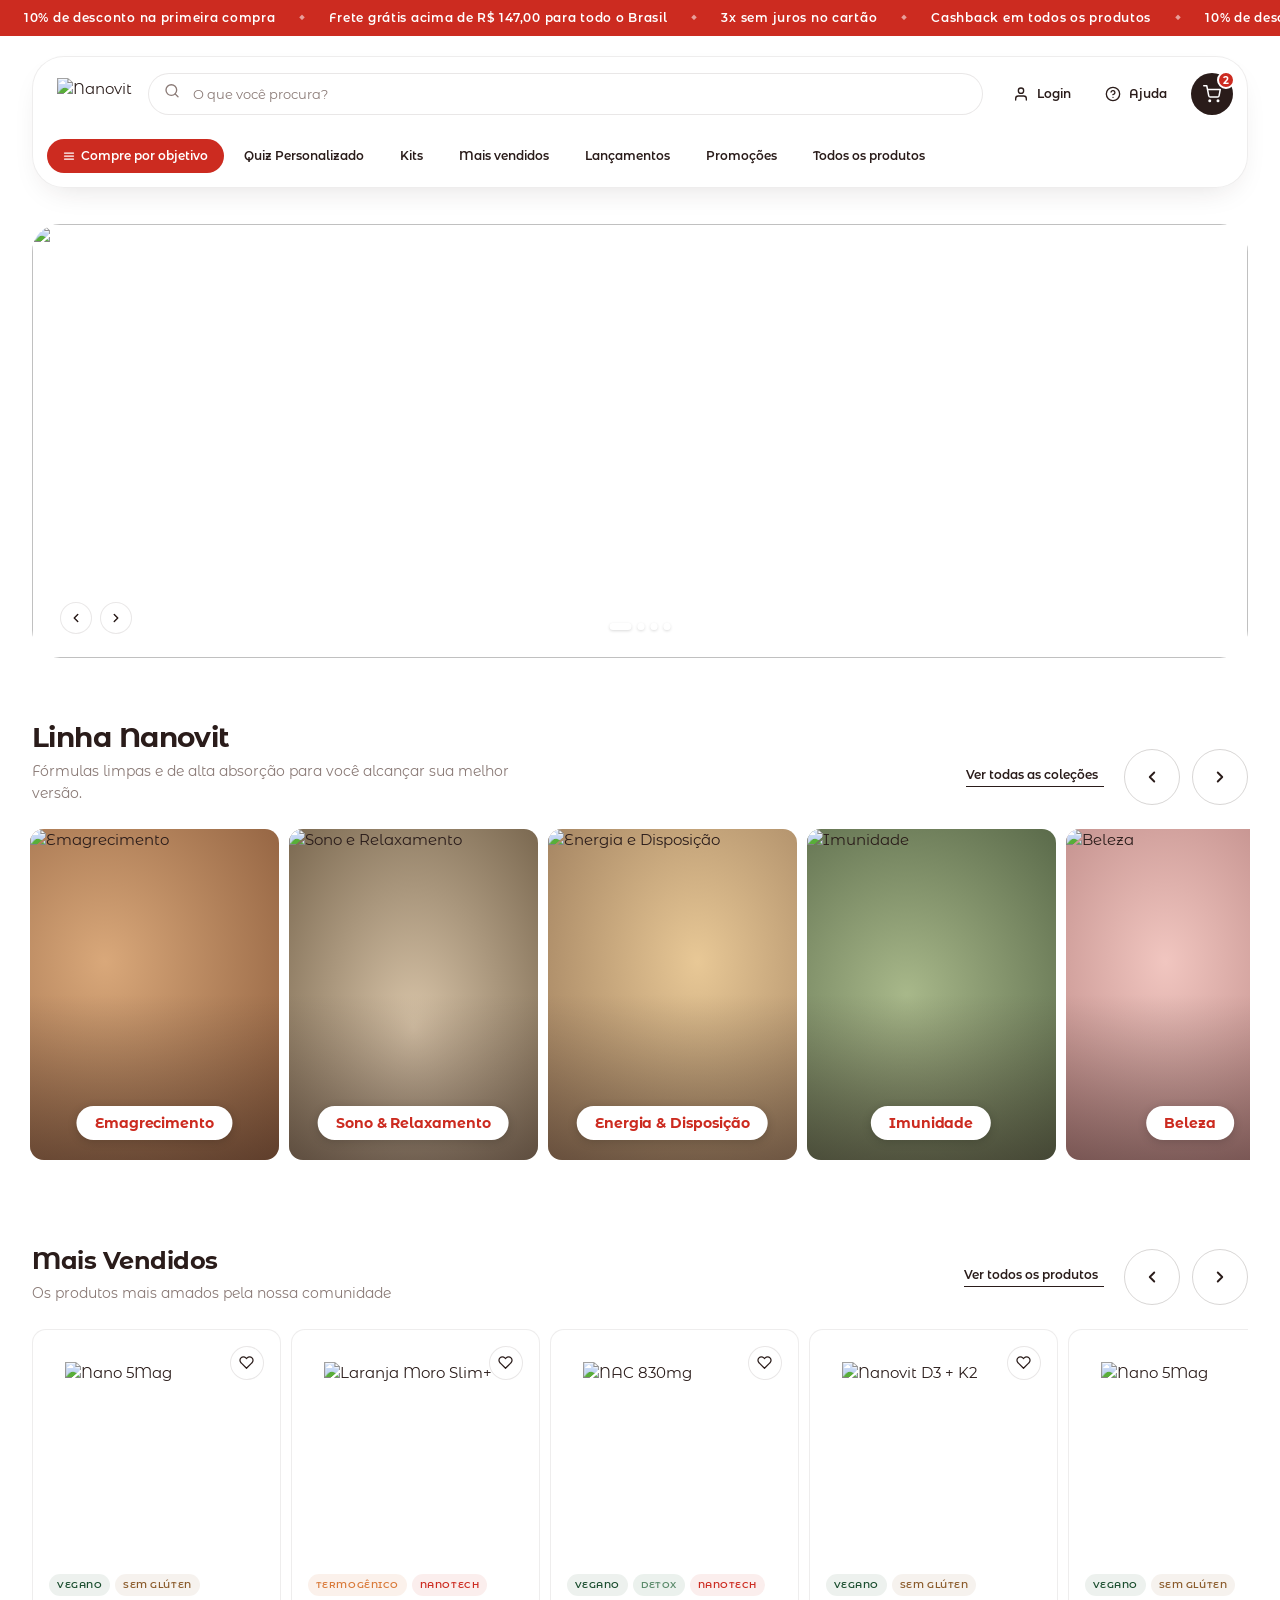
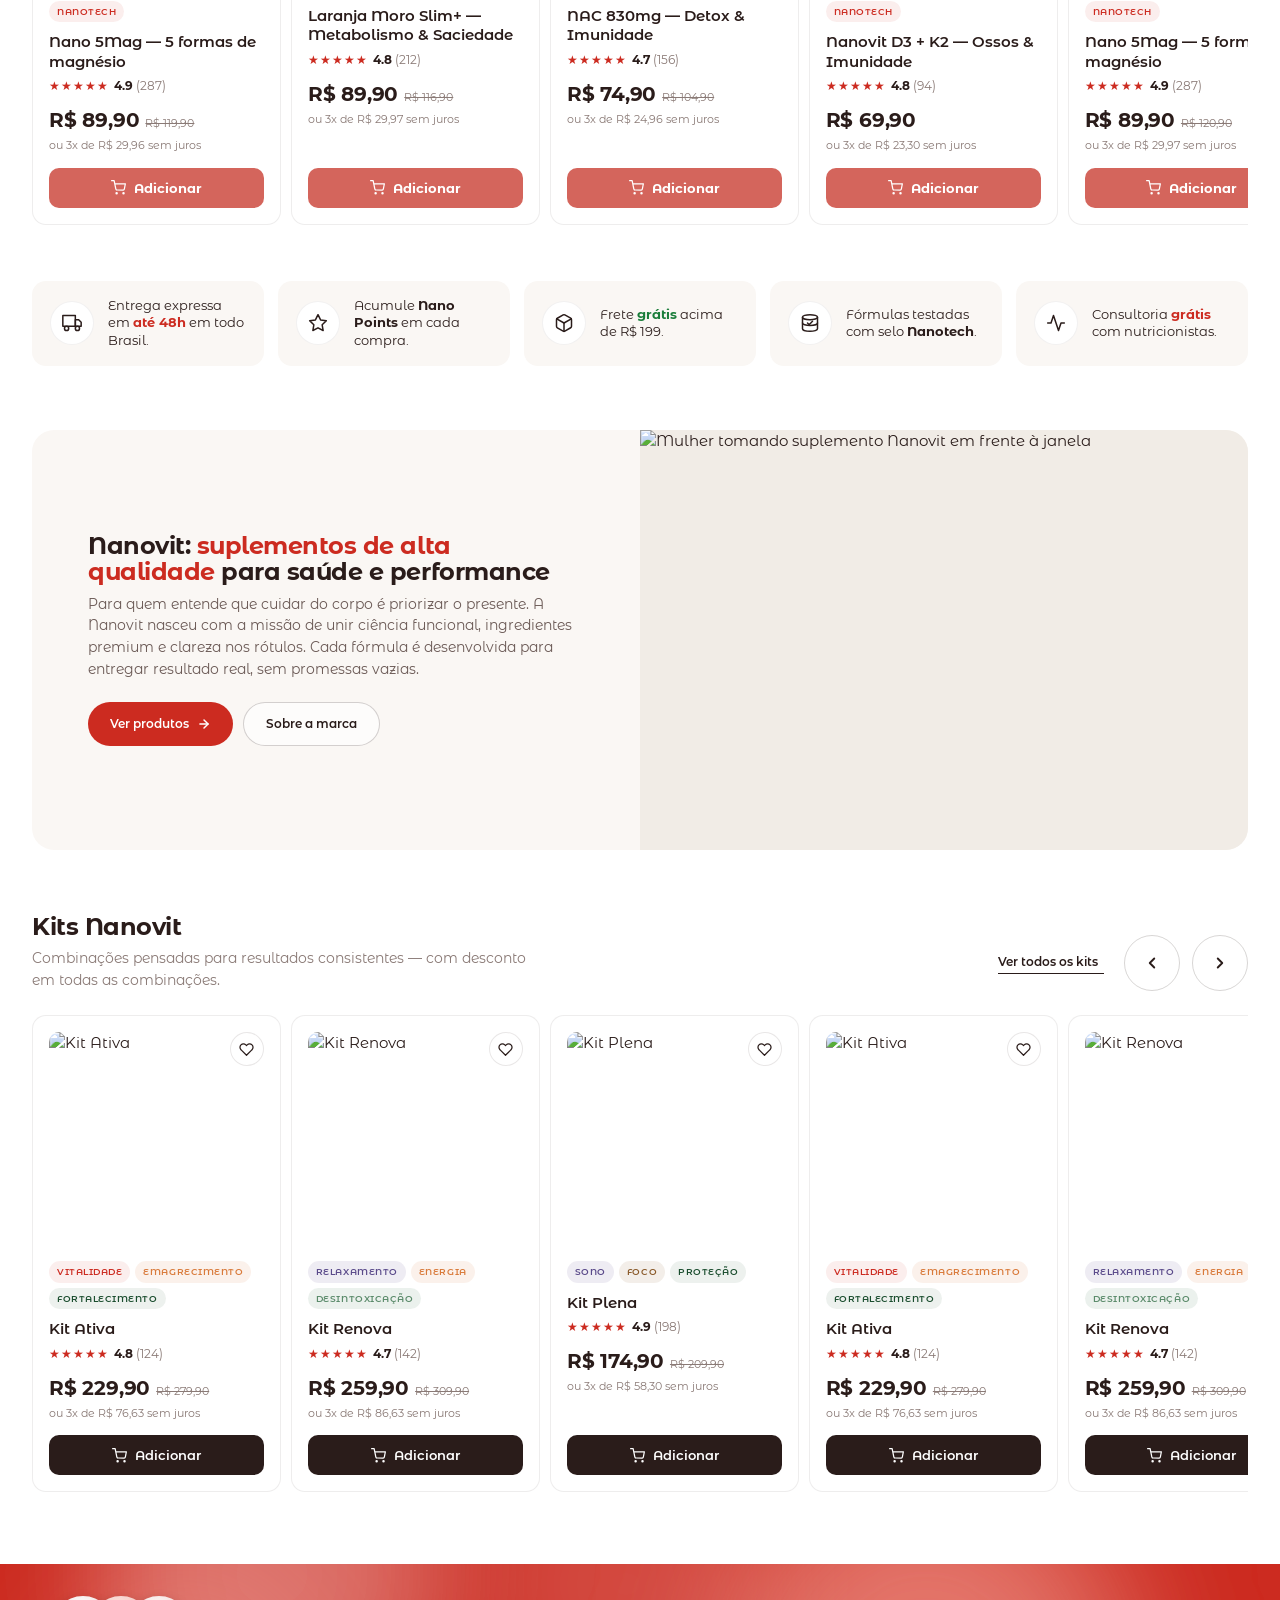
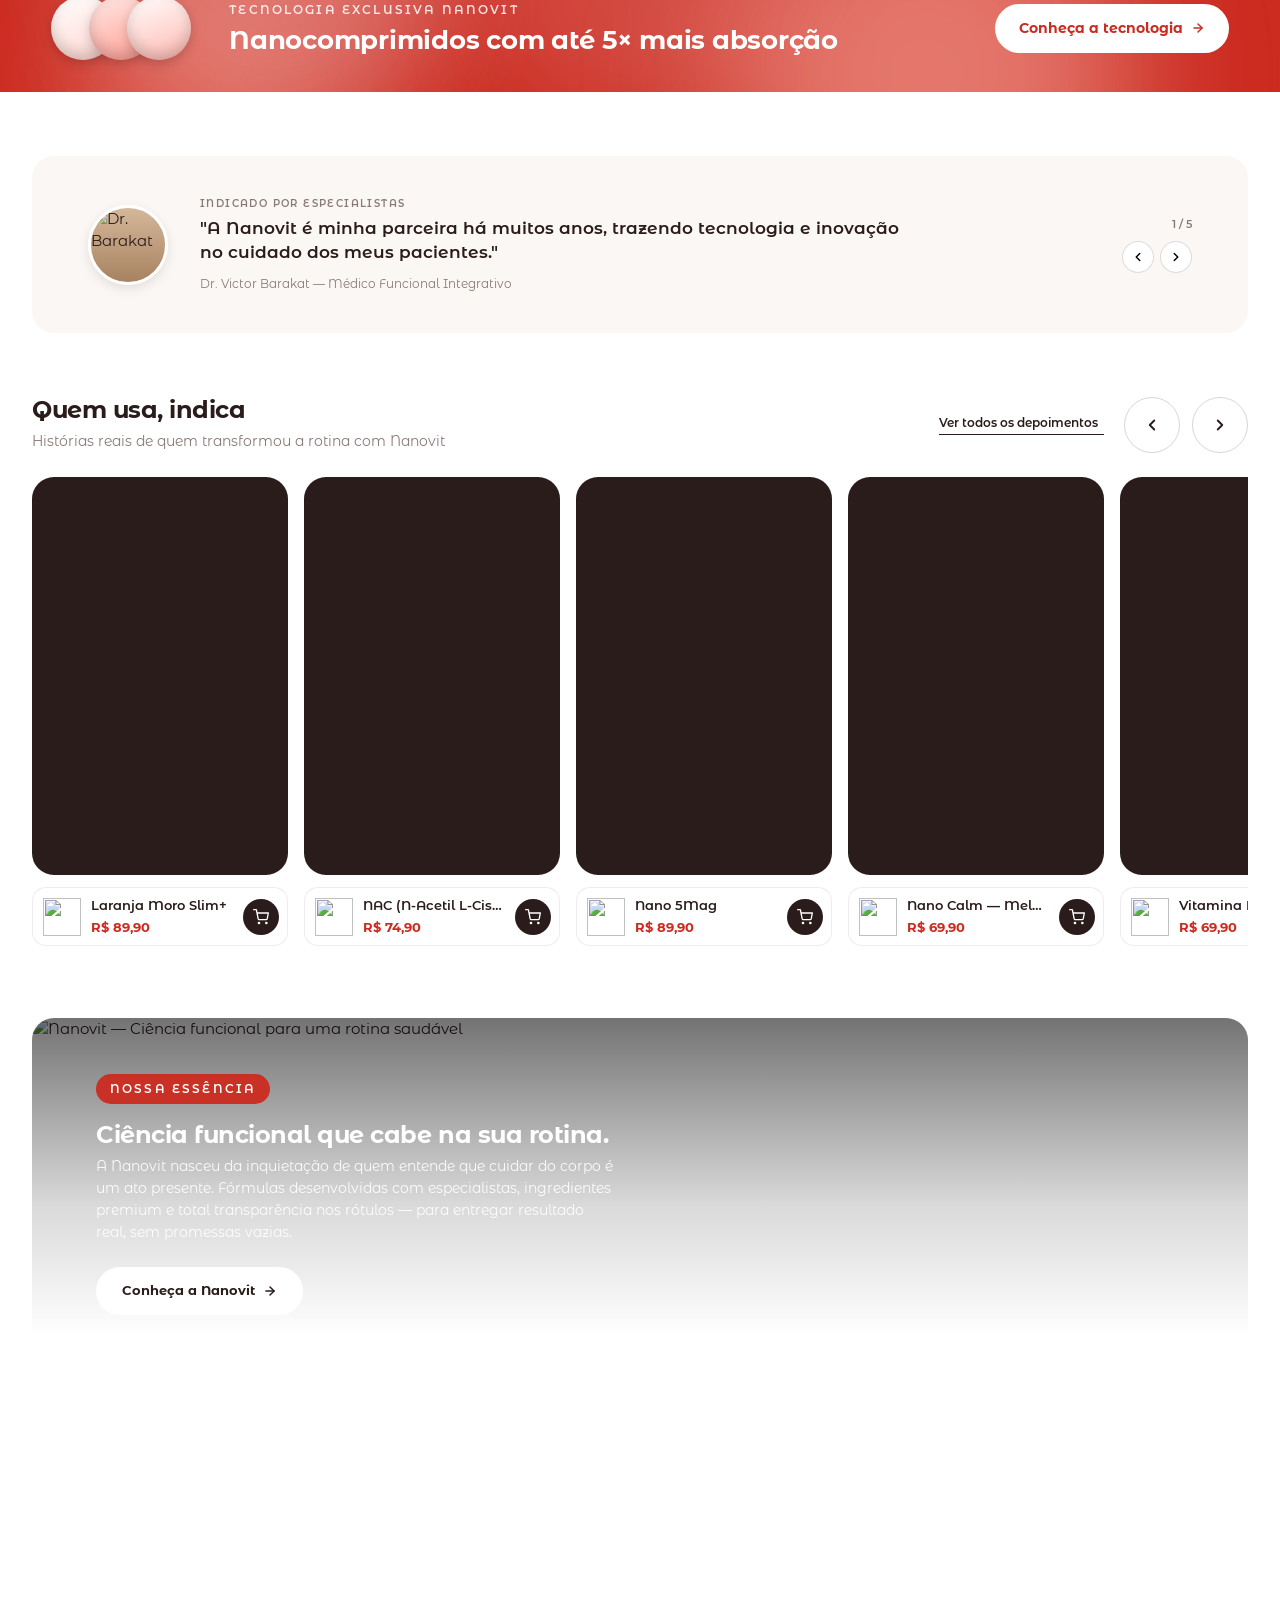
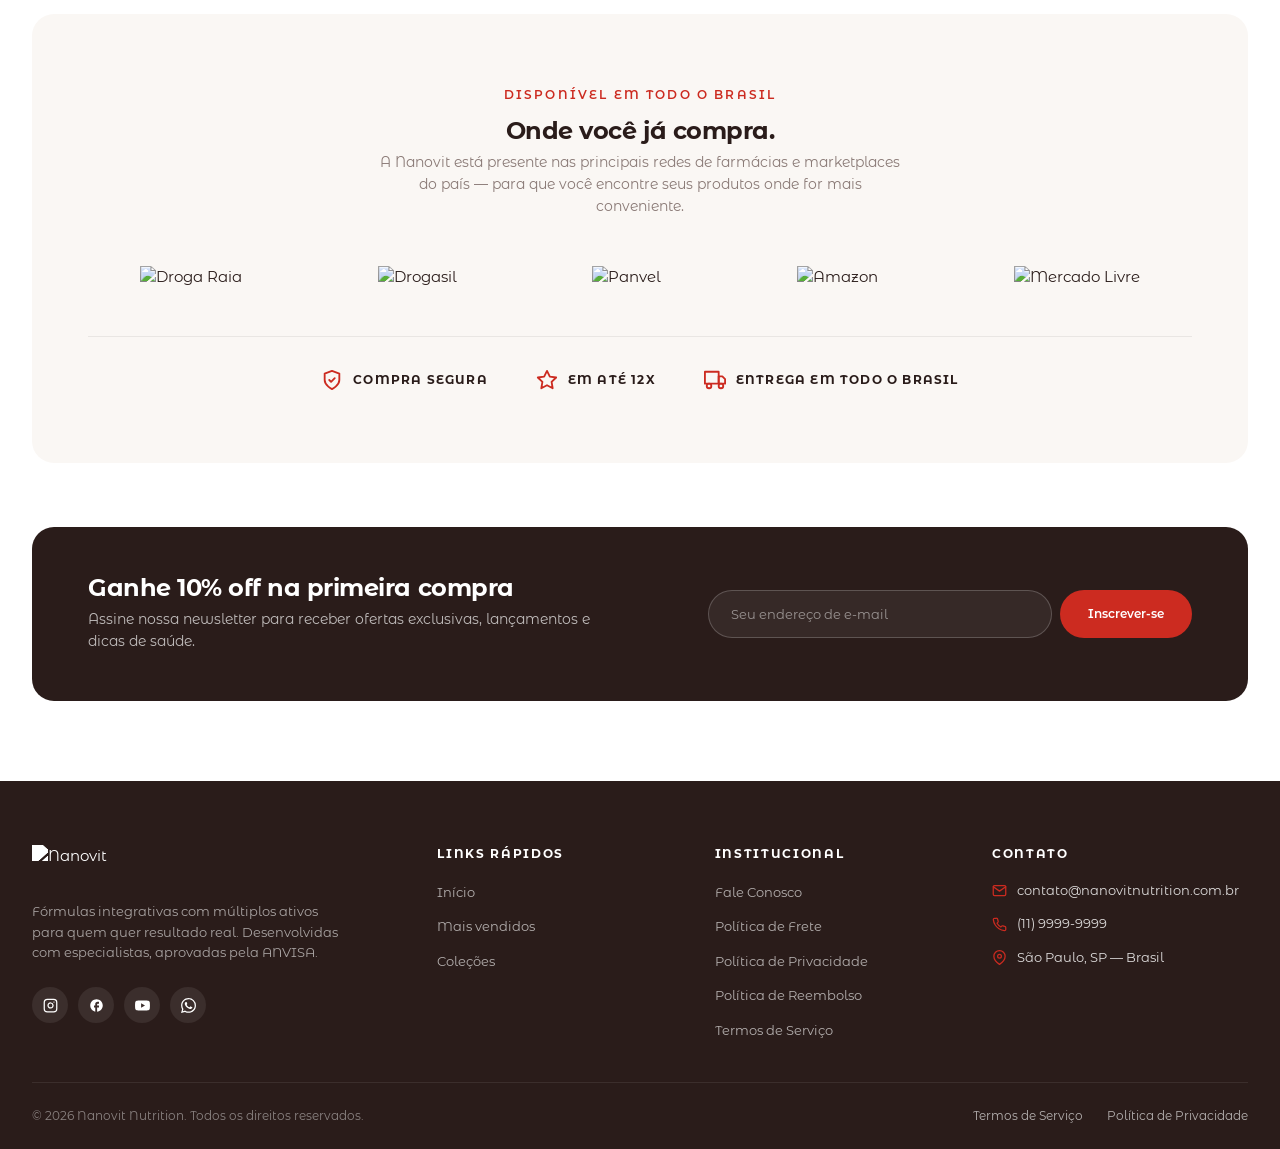
==== index.html @ 5940cc93 "Rename Nanovit Home.html to index.html" ====
<!DOCTYPE html>
<html lang="pt-BR">
<head>
<meta charset="UTF-8" />
<meta name="viewport" content="width=device-width, initial-scale=1.0" />
<title>Nanovit — Suplementos que vão além do básico</title>
<link rel="preconnect" href="https://fonts.googleapis.com">
<link rel="preconnect" href="https://fonts.gstatic.com" crossorigin>
<link href="https://fonts.googleapis.com/css2?family=Montserrat+Alternates:wght@100;400;600;700&display=swap" rel="stylesheet">
<style>
  :root {
    --font-title: 'Montserrat Alternates', sans-serif;
    --font-sub:   'Montserrat Alternates', sans-serif;
    --font-body:  'Montserrat Alternates', sans-serif;
    --font-weight-title: 700;
    --font-weight-body: 400;
    --size-body: 15px;
    --color-brand: #cc2b20;
    --color-brand-soft: #ffe9d9;
    --color-cashback: rgba(204, 43, 32, 0.12);
    --color-cashback-text: #cc2b20;
    --color-bg: #ffffff;
    --color-cream: #faf6f1;
    --color-text: #2a1c1a;
    --color-mute: #8a7a76;
    --container: 1320px;
    --radius: 14px;
    --radius-pill: 999px;
  }

  * { box-sizing: border-box; margin: 0; padding: 0; }
  html, body { overflow-x: clip; }
  body {
    padding-left: clamp(16px, 3vw, 32px);
    padding-right: clamp(16px, 3vw, 32px);
    font-family: var(--font-body);
    font-weight: var(--font-weight-body);
    font-size: var(--size-body);
    color: var(--color-text);
    background: var(--color-bg);
    line-height: 1.5;
    -webkit-font-smoothing: antialiased;
  }
  a { color: inherit; text-decoration: none; }
  button { font-family: inherit; cursor: pointer; border: none; background: none; }
  img { max-width: 100%; display: block; }

  /* ============= MARQUEE ============= */
  .marquee {
    margin-left: calc(-1 * clamp(16px, 3vw, 32px));
    margin-right: calc(-1 * clamp(16px, 3vw, 32px));
    background: var(--color-brand);
    color: #fff;
    overflow: hidden;
    height: 36px;
    display: flex; align-items: center;
  }
  .marquee__track {
    display: flex; gap: 0; white-space: nowrap;
    animation: scroll 32s linear infinite;
  }
  .marquee__item {
    display: inline-flex; align-items: center; gap: 24px;
    padding: 0 24px;
    font-family: var(--font-title);
    font-weight: 600;
    font-size: 12px;
    letter-spacing: 0.06em;
  }
  .marquee__sep { opacity: 0.55; font-size: 10px; }
  @keyframes scroll {
    from { transform: translateX(0); }
    to { transform: translateX(-50%); }
  }

  /* ============= HEADER ============= */
  .header-wrap {
    position: sticky; top: 16px; z-index: 100;
    padding: 20px 0 12px;
  }
  .header-shell {
    max-width: var(--container);
    margin: 0 auto;
    background: rgba(255,255,255,0.92);
    backdrop-filter: blur(18px) saturate(140%);
    -webkit-backdrop-filter: blur(18px) saturate(140%);
    border: 1px solid rgba(42,28,26,0.08);
    border-radius: 32px;
    box-shadow: 0 12px 32px -16px rgba(42,28,26,0.18);
  }
  .header {
    padding: 16px 14px 14px 24px;
    display: grid;
    grid-template-columns: auto 1fr auto;
    align-items: center;
    gap: 16px;
  }
  .header__logo {
    display: flex; align-items: center;
  }
  .header__logo img {
    height: 32px;
    width: auto;
    display: block;
  }
  .header__search {
    position: relative;
    display: flex; align-items: center;
  }
  .header__search input {
    width: 100%;
    height: 42px;
    border: 1px solid rgba(42,28,26,0.1);
    border-radius: var(--radius-pill);
    padding: 0 18px 0 44px;
    font-family: inherit;
    font-size: 13px;
    color: var(--color-text);
    background: rgba(255,255,255,0.6);
    outline: none;
    transition: border-color 0.2s ease, background 0.2s ease;
  }
  .header__search input:focus { border-color: var(--color-text); background: #fff; }
  .header__search input::placeholder { color: var(--color-mute); font-weight: 400; }
  .header__search-icon {
    position: absolute; left: 16px; top: 50%; transform: translateY(-50%);
    color: var(--color-mute);
    pointer-events: none;
  }
  .header__search-icon svg { width: 16px; height: 16px; }
  .header__actions {
    display: flex; align-items: center; gap: 6px;
  }
  .header__action {
    display: flex; align-items: center; gap: 8px;
    padding: 8px 14px;
    font-family: var(--font-title);
    font-weight: 600;
    font-size: 12px;
    color: var(--color-text);
    border-radius: var(--radius-pill);
    transition: background 0.2s ease;
  }
  .header__action:hover { background: rgba(42,28,26,0.05); }
  .header__action svg { width: 16px; height: 16px; }
  .header__action-label { white-space: nowrap; }
  .header__cart {
    position: relative;
    width: 42px; height: 42px;
    border-radius: 50%;
    background: var(--color-text);
    color: #fff;
    display: flex; align-items: center; justify-content: center;
    margin-left: 4px;
    transition: background 0.2s ease;
  }
  .header__cart:hover { background: var(--color-brand); }
  .header__cart svg { width: 18px; height: 18px; }
  .header__cart-badge {
    position: absolute;
    top: -2px; right: -2px;
    background: var(--color-brand);
    color: #fff;
    width: 18px; height: 18px;
    border-radius: 50%;
    font-size: 10px;
    font-weight: 700;
    display: flex; align-items: center; justify-content: center;
    border: 2px solid #fff;
  }

  /* ============= NAV STRIP ============= */
  .nav-strip {
    padding: 10px 14px 14px;
    display: flex; align-items: center;
    gap: 4px;
  }
  .nav-item { position: relative; }
  .nav-strip__pill {
    padding: 8px 16px;
    border-radius: var(--radius-pill);
    font-family: var(--font-title);
    font-weight: 600;
    font-size: 12px;
    color: var(--color-text);
    white-space: nowrap;
    transition: background 0.2s ease, color 0.2s ease;
    display: inline-flex; align-items: center; gap: 6px;
  }
  .nav-strip__pill:hover { background: var(--color-cream); }
  .nav-strip__pill--active {
    background: var(--color-brand);
    color: #fff;
  }
  .nav-strip__pill--active:hover { background: var(--color-brand); }
  .nav-strip__pill svg { width: 12px; height: 12px; }

  /* ============= NAV DROPDOWN (MEGA MENU) ============= */
  .nav-dropdown {
    position: absolute;
    top: calc(100% + 14px);
    left: 0;
    background: #fff;
    border: 1px solid rgba(42,28,26,0.08);
    border-radius: 22px;
    box-shadow: 0 24px 56px -20px rgba(42,28,26,0.28);
    padding: 22px;
    opacity: 0; visibility: hidden;
    transform: translateY(-6px);
    transition: opacity 0.2s ease, visibility 0.2s ease, transform 0.2s ease;
    pointer-events: none;
    z-index: 200;
  }
  .nav-item:hover .nav-dropdown,
  .nav-item:focus-within .nav-dropdown {
    opacity: 1; visibility: visible;
    transform: translateY(0);
    pointer-events: auto;
  }
  .nav-dropdown--right { left: auto; right: 0; }
  .nav-dropdown--wide { width: 760px; }
  .nav-dropdown--mid { width: 560px; }
  .nav-dropdown--narrow { width: 380px; }
  .nd__head { display: flex; justify-content: space-between; align-items: baseline; margin-bottom: 16px; padding-bottom: 12px; border-bottom: 1px solid rgba(42,28,26,0.06); }
  .nd__title { font-family: var(--font-title); font-weight: 700; font-size: 13px; color: var(--color-text); letter-spacing: -0.01em; }
  .nd__more { font-family: var(--font-title); font-size: 11px; font-weight: 600; color: var(--color-brand); display: inline-flex; align-items: center; gap: 4px; white-space: nowrap; }
  .nd__grid-4 { display: grid; grid-template-columns: repeat(4, 1fr); gap: 14px; }
  .nd__grid-3 { display: grid; grid-template-columns: repeat(3, 1fr); gap: 14px; }
  .nd__card { display: flex; flex-direction: column; gap: 8px; text-align: left; padding: 8px; border-radius: 14px; transition: background 0.15s ease; }
  .nd__card:hover { background: var(--color-cream); }
  .nd__thumb { aspect-ratio: 1; border-radius: 12px; background: var(--color-cream); display: flex; align-items: center; justify-content: center; font-size: 28px; color: rgba(42,28,26,0.25); position: relative; overflow: hidden; }
  .nd__thumb-badge { position: absolute; top: 6px; left: 6px; background: rgba(204,43,32,0.12); color: var(--color-brand); padding: 3px 7px; border-radius: 999px; font-size: 9px; font-weight: 700; font-family: var(--font-title); letter-spacing: 0.04em; text-transform: uppercase; }
  .nd__name { font-size: 12px; font-weight: 500; line-height: 1.3; color: var(--color-text); }
  .nd__price { font-size: 12px; font-weight: 700; color: var(--color-text); }
  .nd__price s { color: var(--color-mute); font-weight: 400; margin-right: 4px; font-size: 10px; }
  /* objective tile */
  .nd__obj { display: flex; flex-direction: column; gap: 10px; align-items: center; text-align: center; padding: 10px 6px; border-radius: 14px; transition: background 0.15s ease; }
  .nd__obj:hover { background: var(--color-cream); }
  .nd__obj-img { width: 72px; height: 72px; border-radius: 50%; background: var(--color-cream); display: flex; align-items: center; justify-content: center; font-size: 28px; color: rgba(42,28,26,0.3); }
  .nd__obj-label { font-family: var(--font-title); font-size: 12px; font-weight: 600; color: var(--color-text); }
  /* quiz/promo card */
  .nd__feature { display: flex; gap: 16px; align-items: center; padding: 4px; }
  .nd__feature-art { width: 96px; height: 96px; border-radius: 18px; background: linear-gradient(135deg, var(--color-brand), #a02018); color: #fff; display: flex; align-items: center; justify-content: center; flex-shrink: 0; }
  .nd__feature-art svg { width: 36px; height: 36px; }
  .nd__feature-body h4 { font-family: var(--font-title); font-size: 14px; font-weight: 700; color: var(--color-text); margin-bottom: 6px; }
  .nd__feature-body p { font-size: 12px; color: var(--color-mute); line-height: 1.4; margin-bottom: 10px; }
  .nd__btn { display: inline-flex; align-items: center; gap: 6px; background: var(--color-brand); color: #fff; padding: 8px 14px; border-radius: var(--radius-pill); font-size: 11px; font-weight: 600; font-family: var(--font-title); transition: background 0.2s ease; }
  .nd__btn:hover { background: #b32419; }
  .nd__btn svg { width: 12px; height: 12px; }
  /* arrow caret pointing to the trigger */
  .nav-dropdown::before {
    content: "";
    position: absolute;
    top: -7px; left: 28px;
    width: 14px; height: 14px;
    background: #fff;
    border-top: 1px solid rgba(42,28,26,0.08);
    border-left: 1px solid rgba(42,28,26,0.08);
    transform: rotate(45deg);
  }
  .nav-dropdown--right::before { left: auto; right: 28px; }

  /* ============= LAYOUT WRAPPERS ============= */
  .container {
    max-width: var(--container);
    margin: 0 auto;
    padding: 0;
  }

  /* ============= HERO ============= */
  .hero {
    margin-top: 24px;
  }
  .hero__inner {
    border-radius: 28px;
    position: relative;
    overflow: hidden;
    aspect-ratio: 2600 / 929;
  }
  .hero__image {
    position: absolute; inset: 0;
    width: 100%; height: 100%;
    object-fit: cover;
    display: block;
  }
  .hero__copy { position: relative; z-index: 2; }
  .hero__title {
    font-family: var(--font-title);
    font-weight: 700;
    font-size: clamp(28px, 3.4vw, 44px);
    line-height: 1.05;
    letter-spacing: -0.02em;
    color: var(--color-text);
    margin-bottom: 14px;
    text-wrap: balance;
  }
  .hero__title em {
    font-style: normal;
    color: var(--color-brand);
  }
  .hero__sub {
    font-size: 14px;
    color: var(--color-mute);
    max-width: 320px;
    line-height: 1.5;
  }
  .hero__visual {
    position: relative; z-index: 2;
    display: flex; align-items: center; justify-content: center;
    height: 100%;
    min-height: 320px;
  }
  .hero__bag {
    position: relative;
    width: 240px; height: 280px;
    background: var(--color-brand);
    border-radius: 8px;
    box-shadow: 0 20px 50px -12px rgba(204,43,32,0.45);
    display: flex; align-items: center; justify-content: center;
    color: #fff;
  }
  .hero__bag::before, .hero__bag::after {
    content: "";
    position: absolute;
    top: -22px;
    width: 12px; height: 44px;
    background: transparent;
    border: 3px solid var(--color-brand);
    border-radius: 50% 50% 0 0;
    border-bottom: none;
  }
  .hero__bag::before { left: 50px; }
  .hero__bag::after { right: 50px; }
  .hero__bag-text {
    font-family: var(--font-title);
    font-weight: 700;
    font-size: 56px;
    letter-spacing: -0.04em;
    line-height: 0.9;
  }
  .hero__bottle {
    position: absolute;
    width: 80px; height: 110px;
    background: linear-gradient(180deg, #1a1a1a 0%, #2a2a2a 100%);
    border-radius: 8px 8px 12px 12px;
    box-shadow: 0 12px 24px -6px rgba(0,0,0,0.3);
  }
  .hero__bottle::before {
    content: "";
    position: absolute;
    left: 50%; transform: translateX(-50%);
    top: -10px;
    width: 50px; height: 14px;
    background: #1a1a1a;
    border-radius: 4px 4px 0 0;
  }
  .hero__bottle--1 {
    bottom: 20px; left: 8%;
    transform: rotate(-8deg);
  }
  .hero__bottle--2 {
    top: 30px; right: 0;
    width: 70px; height: 95px;
    transform: rotate(10deg);
  }
  .hero__offer { position: relative; z-index: 2; text-align: left; }
  .hero__offer-label {
    font-family: var(--font-title);
    font-weight: 600;
    font-size: 14px;
    color: var(--color-text);
    margin-bottom: 8px;
    line-height: 1.3;
  }
  .hero__offer-discount {
    font-family: var(--font-title);
    font-weight: 700;
    font-size: clamp(48px, 6vw, 80px);
    line-height: 1;
    color: var(--color-brand);
    letter-spacing: -0.04em;
    margin-bottom: 20px;
  }
  .hero__cta {
    display: inline-flex; align-items: center; gap: 8px;
    background: var(--color-brand);
    color: #fff;
    padding: 12px 22px;
    border-radius: var(--radius-pill);
    font-family: var(--font-title);
    font-weight: 600;
    font-size: 13px;
    letter-spacing: 0.02em;
    transition: background 0.2s ease;
  }
  .hero__cta:hover { background: #b32419; }
  .hero__cta svg { width: 14px; height: 14px; }
  .hero__disclaimer {
    margin-top: 10px;
    font-size: 10px;
    color: var(--color-mute);
    line-height: 1.4;
    max-width: 220px;
  }
  .hero__dots {
    position: absolute;
    bottom: 28px;
    left: 50%; transform: translateX(-50%);
    display: flex; gap: 6px;
    z-index: 3;
  }
  .hero__dot {
    width: 7px; height: 7px;
    border-radius: 50%;
    background: rgba(255,255,255,0.55);
    box-shadow: 0 1px 3px rgba(0,0,0,0.15);
  }
  .hero__dot--active { background: #fff; width: 22px; border-radius: 4px; }
  .hero__arrows {
    position: absolute;
    bottom: 24px; left: 28px;
    display: flex; gap: 8px;
    z-index: 3;
  }
  .hero__arrow {
    width: 32px; height: 32px;
    border-radius: 50%;
    background: rgba(255,255,255,0.85);
    border: 1px solid rgba(42,28,26,0.1);
    display: flex; align-items: center; justify-content: center;
    color: var(--color-text);
    transition: background 0.2s ease;
  }
  .hero__arrow:hover { background: #fff; }
  .hero__arrow svg { width: 14px; height: 14px; }

  /* ============= CATEGORY STRIP ============= */
  .catstrip {
    margin-top: 40px;
    position: relative;
  }
  .catstrip__viewport {
    overflow-x: auto;
    overflow-y: hidden;
    scroll-snap-type: x mandatory;
    scrollbar-width: none;
    -ms-overflow-style: none;
    scroll-behavior: smooth;
    padding-bottom: 4px;
  }
  .catstrip__viewport::-webkit-scrollbar { display: none; }
  .catstrip__inner {
    display: grid;
    grid-template-columns: repeat(8, 1fr);
    gap: 16px;
  }
  .catstrip__nav {
    display: flex;
    gap: 8px;
    align-items: center;
    justify-content: flex-end;
    margin-bottom: 14px;
  }
  .catstrip__pag {
    font-family: var(--font-title);
    font-size: 13px;
    color: var(--color-mute);
    margin-right: 6px;
    letter-spacing: 0.04em;
  }
  .catstrip__arrow {
    width: 36px; height: 36px;
    border-radius: 999px;
    background: #fff;
    border: 1px solid rgba(0,0,0,0.08);
    display: flex; align-items: center; justify-content: center;
    color: var(--color-text);
    transition: background 0.18s ease, color 0.18s ease, border-color 0.18s ease;
  }
  .catstrip__arrow:hover {
    background: var(--color-brand);
    color: #fff;
    border-color: var(--color-brand);
  }
  .catstrip__arrow svg { width: 16px; height: 16px; }
  .catstrip__item {
    display: flex; flex-direction: column; align-items: center;
    gap: 10px;
    text-align: center;
    transition: transform 0.2s ease;
  }
  .catstrip__item:hover { transform: translateY(-2px); }
  .catstrip__icon {
    width: 110px; height: 110px;
    border-radius: 24px;
    background: var(--color-cream);
    display: flex; align-items: center; justify-content: center;
    overflow: hidden;
    border: 1px solid rgba(42,28,26,0.08);
    position: relative;
  }
  .catstrip__icon::before {
    content: "";
    position: absolute;
    width: 48px; height: 64px;
    background: linear-gradient(180deg, var(--color-brand) 0%, #8a1d15 100%);
    border-radius: 4px 4px 8px 8px;
    box-shadow: 0 4px 8px -2px rgba(0,0,0,0.2);
  }
  .catstrip__icon::after {
    content: "";
    position: absolute;
    width: 28px; height: 8px;
    background: #1a1a1a;
    border-radius: 2px 2px 0 0;
    top: 22px;
  }
  .catstrip__label {
    font-family: var(--font-title);
    font-weight: 600;
    font-size: 11px;
    color: var(--color-text);
    line-height: 1.2;
  }

  /* variations of pill colors */
  .catstrip__icon--whey::before { background: linear-gradient(180deg, #d97a3a, #a8542a); }
  .catstrip__icon--vegan::before { background: linear-gradient(180deg, #5a8a3a, #3a5a25); }
  .catstrip__icon--mag::before { background: linear-gradient(180deg, #4a4a4a, #1a1a1a); }
  .catstrip__icon--colag::before { background: linear-gradient(180deg, #e8b870, #b88a4a); }
  .catstrip__icon--vit::before { background: linear-gradient(180deg, #f5a623, #c47a0a); }
  .catstrip__icon--true::before { background: linear-gradient(180deg, var(--color-brand), #8a1d15); }
  .catstrip__icon--lib::before { background: linear-gradient(180deg, #c44d8a, #8a2a5a); }
  .catstrip__icon--family::before { background: linear-gradient(180deg, #6ab8d4, #3a7a98); }

  /* ============= SECTION HEADING ============= */
  .section-head {
    display: flex; align-items: flex-end; justify-content: space-between;
    gap: 24px;
    margin-bottom: 24px;
  }
  .section-head__title {
    font-family: var(--font-title);
    font-weight: 700;
    font-size: 24px;
    color: var(--color-text);
    letter-spacing: -0.02em;
    line-height: 1.1;
    margin-bottom: 8px;
  }
  .section-head__sub {
    font-size: 14px;
    line-height: 1.55;
    color: var(--color-mute);
    max-width: 520px;
    margin-top: 0;
  }
  .section-head__link {
    font-family: var(--font-title);
    font-weight: 600;
    font-size: 12px;
    color: var(--color-text);
    display: inline-flex; align-items: center; gap: 6px;
    white-space: nowrap;
    flex-shrink: 0;
    border-bottom: 1px solid var(--color-text);
    padding-bottom: 2px;
    transition: color 0.2s ease, border-color 0.2s ease;
  }
  .section-head__link:hover { color: var(--color-brand); border-color: var(--color-brand); }

  /* ============= BESTSELLERS ============= */
  .bestsellers {
    margin-top: 64px;
  }
  .product-grid {
    display: grid;
    grid-template-columns: repeat(5, 1fr);
    gap: 16px;
  }
  .product-card {
    background: var(--color-cream);
    border-radius: var(--radius);
    padding: 12px;
    display: flex; flex-direction: column;
    transition: box-shadow 0.2s ease;
    position: relative;
  }
  .product-card:hover {
    box-shadow: 0 8px 20px -8px rgba(42,28,26,0.18);
  }
  .product-card__media {
    aspect-ratio: 1 / 1;
    border-radius: 10px;
    position: relative;
    background: #fff;
    display: flex; align-items: center; justify-content: center;
    margin-bottom: 12px;
    position: relative;
    overflow: hidden;
  }
  .product-card__media img {
    width: 96%;
    height: 96%;
    object-fit: contain;
  }
  [aria-label="Mais vendidos"] .product-grid {
    display: flex;
    grid-template-columns: none;
    gap: 16px;
    overflow-x: auto;
    overflow-y: visible;
    scroll-snap-type: x mandatory;
    scrollbar-width: none;
    padding-bottom: 8px;
  }
  [aria-label="Mais vendidos"] .product-grid::-webkit-scrollbar { display: none; }
  [aria-label="Mais vendidos"] .product-grid > .product-card {
    flex: 0 0 calc((100% - 64px) / 4.5);
    scroll-snap-align: start;
  }
  .bestsellers-card {
    display: flex;
    flex: 0 0 calc((100% - 96px) / 4.5);
    scroll-snap-align: start;
    min-width: 0;
  }
  @media (max-width: 640px) {
    .bestsellers-card {
      flex: 0 0 calc((100% - 24px) / 2);
    }
  }
  .product-card__bottle {
    width: 60%; height: 75%;
    background: linear-gradient(180deg, #1a1a1a 0%, #2a2a2a 100%);
    border-radius: 8px 8px 14px 14px;
    position: relative;
    box-shadow: 0 8px 16px -4px rgba(0,0,0,0.25);
  }
  .product-card__bottle::before {
    content: "";
    position: absolute;
    left: 50%; transform: translateX(-50%);
    top: -12px;
    width: 40%; height: 14px;
    background: #0a0a0a;
    border-radius: 4px 4px 0 0;
  }
  .product-card__bottle::after {
    content: attr(data-label);
    position: absolute;
    inset: 25% 12% auto 12%;
    color: var(--color-brand);
    font-family: var(--font-title);
    font-weight: 700;
    font-size: 9px;
    text-align: center;
    letter-spacing: 0.05em;
    line-height: 1.2;
  }
  .product-card__bottle--orange { background: linear-gradient(180deg, #d97a3a, #a8542a); }
  .product-card__bottle--orange::before { background: #8a4220; }
  .product-card__bottle--cream { background: linear-gradient(180deg, #f0e2c8, #c8b896); }
  .product-card__bottle--cream::before { background: #8a7a5a; }
  .product-card__bottle--cream::after { color: #2a1c1a; }

  .product-card__anvisa {
    position: absolute;
    bottom: 10px; left: 10px;
    z-index: 2;
    font-family: var(--font-title);
    font-weight: 700;
    font-size: 9px;
    letter-spacing: 0.06em;
    text-transform: uppercase;
    color: #1a4d2e;
    background: rgba(255,255,255,0.95);
    border: 1px solid #1a4d2e;
    padding: 4px 8px;
    border-radius: 999px;
    display: inline-flex; align-items: center; gap: 5px;
    box-shadow: 0 2px 6px rgba(26,77,46,0.12);
  }
  .product-card__anvisa::before {
    content: '';
    width: 6px; height: 6px;
    border-radius: 50%;
    background: #1a4d2e;
  }
  .product-card__cashback {
    position: absolute;
    top: 8px; right: 8px;
    color: var(--color-cashback-text) !important;
    background: var(--color-cashback);
    color: #fff;
    font-family: var(--font-title);
    font-weight: 600;
    font-size: 10px;
    padding: 4px 9px;
    border-radius: var(--radius-pill);
    z-index: 2;
  }
  .product-card__name {
    font-family: var(--font-title);
    font-weight: 600;
    font-size: 16px;
    color: var(--color-text);
    line-height: 1.3;
    margin-bottom: 10px;
    min-height: 42px;
  }
  .product-card__rating {
    display: flex; align-items: center; gap: 6px;
    font-size: 13px;
    color: var(--color-mute);
    margin-bottom: 8px;
  }
  .product-card__rating-stars { color: var(--color-cashback-text); letter-spacing: 1px; font-size: 13px; }
  .product-card__price {
    display: flex; align-items: baseline; gap: 6px;
    margin-bottom: 4px;
  }
  .product-card__price-old {
    font-size: 13px;
    color: var(--color-mute);
    text-decoration: line-through;
  }
  .product-card__price-now {
    font-family: var(--font-title);
    font-weight: 700;
    font-size: 20px;
    color: var(--color-text);
    letter-spacing: -0.01em;
  }
  .product-card__installments {
    font-size: 12px;
    color: var(--color-mute);
    margin-bottom: 14px;
  }
  .product-card__add {
    margin-top: auto;
    font-family: var(--font-title);
    font-weight: 600;
    font-size: 13px;
    color: var(--color-brand);
    text-align: center;
    padding: 12px;
    border-top: 1px solid rgba(42,28,26,0.1);
    transition: color 0.2s ease;
    cursor: pointer;
  }
  .product-card__add:hover { color: #8a1d15; }

  /* ============= LINHA NANOVIT (objective carousel) ============= */
  .linha {
    margin-top: 64px;
  }
  .linha__head {
    display: flex; align-items: flex-end; justify-content: space-between;
    gap: 24px;
    margin-bottom: 24px;
  }
  .linha__title {
    font-family: var(--font-title);
    font-weight: 700;
    font-size: 24px;
    line-height: 1.1;
    letter-spacing: -0.02em;
    color: var(--color-text);
    margin: 0 0 8px;
  }
  .linha__sub {
    font-family: var(--font-body);
    font-size: 14px;
    line-height: 1.55;
    color: var(--color-mute);
    max-width: 520px;
    margin: 0;
  }
  .linha__nav {
    display: flex; gap: 12px; flex-shrink: 0;
  }
  .linha__actions, .section-head__actions {
    display: flex; align-items: center; gap: 20px;
  }
  .linha__arrow {
    width: 56px; height: 56px;
    border-radius: 50%;
    border: 1.5px solid rgba(42,28,26,0.18);
    background: transparent;
    display: inline-flex; align-items: center; justify-content: center;
    cursor: pointer;
    transition: background 0.2s, border-color 0.2s, color 0.2s;
    color: var(--color-text);
  }
  .linha__arrow svg { width: 18px; height: 18px; }
  .linha__arrow:hover { background: var(--color-text); color: #fff; border-color: var(--color-text); }

  .linha__track {
    display: flex;
    gap: 10px;
    overflow-x: auto;
    overflow-y: visible;
    scroll-snap-type: x mandatory;
    scrollbar-width: none;
    padding-bottom: 24px;
    margin: 0 -2px;
    padding-left: 2px;
    padding-right: 2px;
  }
  .linha__track::-webkit-scrollbar { display: none; }
  .linha__track > .linha-card {
    flex: 0 0 calc((100% - 96px) / 4.5);
    scroll-snap-align: start;
  }
  @media (max-width: 640px) {
    .linha__track { gap: 10px; }
    .linha__track > .linha-card { flex: 0 0 calc((100% - 24px) / 2) !important; }
  }
  .linha__track-grid-placeholder {
    grid-template-columns: repeat(5, 1fr);
    gap: 20px;
  }
  .linha-card {
    position: relative;
    aspect-ratio: 3 / 4;
    border-radius: var(--radius);
    overflow: hidden;
    display: block;
    text-decoration: none;
    isolation: isolate;
  }
  .linha-card__bg {
    position: absolute; inset: 0;
    z-index: 0;
  }
  .linha-card__img {
    position: absolute;
    inset: 0;
    width: 100%;
    height: 100%;
    object-fit: cover;
    z-index: 1;
    transition: transform 0.4s ease;
  }
  .linha-card:hover .linha-card__img { transform: scale(1.04); }
  .linha-card::after {
    content: '';
    position: absolute; inset: 0;
    background: linear-gradient(180deg, rgba(42,28,26,0) 50%, rgba(42,28,26,0.45) 100%);
    z-index: 2;
    pointer-events: none;
  }
  .linha-card__title {
    position: absolute;
    left: 50%;
    bottom: 20px;
    transform: translateX(-50%);
    z-index: 3;
    font-family: var(--font-title);
    font-weight: 700;
    font-size: 14px;
    line-height: 1;
    color: var(--color-brand);
    margin: 0;
    letter-spacing: -0.005em;
    background: #fff;
    padding: 10px 18px;
    border-radius: 999px;
    white-space: nowrap;
    box-shadow: 0 2px 10px rgba(0, 0, 0, 0.18);
    transition: background 0.2s ease, color 0.2s ease;
  }
  .linha-card:hover .linha-card__title {
    background: var(--color-brand);
    color: #fff;
  }

  /* category bg gradients (fallback for lifestyle photos) */
  .linha-card--emagre  .linha-card__bg { background: radial-gradient(ellipse at 30% 40%, #d9a87a, #8a5a3a); }
  .linha-card--sono    .linha-card__bg { background: radial-gradient(ellipse at 50% 60%, #d8c4a8, #7a6850); }
  .linha-card--energi  .linha-card__bg { background: radial-gradient(ellipse at 60% 40%, #e8c896, #9a7a5a); }
  .linha-card--imun    .linha-card__bg { background: radial-gradient(ellipse at 40% 50%, #a8b88a, #5a6a4a); }
  .linha-card--beleza  .linha-card__bg { background: radial-gradient(ellipse at 40% 40%, #f1c6c0, #b07a78); }
  .linha-card--mulher  .linha-card__bg { background: radial-gradient(ellipse at 50% 40%, #e7a5b6, #9a4a64); }
  .linha-card--perf    .linha-card__bg { background: radial-gradient(ellipse at 50% 50%, #b7a2e8, #5a4a8a); }

    .linha__title { font-size: 28px; }
  }
  @media (max-width: 1100px) {
    .linha__track > .linha-card { flex: 0 0 calc((100% - 72px) / 3.5); }
  }
  @media (max-width: 640px) {
    .linha__track { gap: 10px; }
    .linha__track > .linha-card { flex: 0 0 calc((100% - 24px) / 2); }
    .linha-card { scroll-snap-align: start; }
    .linha__title { font-size: 24px; }
    .linha__nav { display: none; }
  }

  /* ============= EDITORIAL GRID ============= */
  .editorial {
    margin-top: 64px;
  }
  .editorial__grid {
    display: grid;
    grid-template-columns: repeat(4, 1fr);
    grid-template-rows: 1fr 1fr;
    gap: 16px;
  }
  .ed-card {
    border-radius: var(--radius);
    padding: 28px 32px;
    min-height: 220px;
    display: grid;
    grid-template-columns: 1.4fr 1fr;
    align-items: center;
    gap: 20px;
    overflow: hidden;
    position: relative;
    background: var(--color-cream);
    transition: box-shadow 0.25s ease;
  }
  .ed-card:hover { box-shadow: 0 8px 20px -8px rgba(42,28,26,0.18); }
  .ed-card__eyebrow {
    font-family: var(--font-title);
    font-weight: 600;
    font-size: 11px;
    letter-spacing: 0.12em;
    text-transform: uppercase;
    color: var(--color-brand);
    margin-bottom: 10px;
  }
  .ed-card__title {
    font-family: var(--font-title);
    font-weight: 700;
    font-size: 22px;
    line-height: 1.15;
    color: var(--color-text);
    letter-spacing: -0.01em;
    margin-bottom: 14px;
    text-wrap: balance;
  }
  .ed-card__visual {
    aspect-ratio: 1 / 1;
    width: 100%;
    border-radius: 10px;
    background: #fff;
    display: flex; align-items: center; justify-content: center;
    position: relative;
    overflow: hidden;
  }
  .ed-card__visual .product-card__bottle {
    width: 50%; height: 70%;
  }
  .ed-card--cream { background: var(--color-cream); }
  .ed-card--peach { background: #fdebd9; }
  .ed-card--mint { background: #e8f0e6; }
  .ed-card--rose { background: #fbe6e3; }

  /* ============= FEATURED / NOVIDADE ============= */
  .novidade {
    margin-top: 64px;
  }
  .novidade__inner {
    background: var(--color-cream);
    border-radius: 22px;
    overflow: hidden;
    display: grid;
    grid-template-columns: 1fr 1.4fr;
    align-items: stretch;
    min-height: 320px;
  }
  .novidade__left {
    padding: 48px 56px;
    display: flex; flex-direction: column; justify-content: center;
    gap: 14px;
  }
  .novidade__eyebrow {
    font-family: var(--font-title);
    font-weight: 600;
    font-size: 11px;
    letter-spacing: 0.16em;
    text-transform: uppercase;
    color: var(--color-cashback-text);
  }
  .novidade__title {
    font-family: var(--font-title);
    font-weight: 700;
    font-size: 24px;
    line-height: 1.1;
    color: var(--color-text);
    letter-spacing: -0.02em;
  }
  .novidade__sub {
    font-size: 14px;
    line-height: 1.55;
    color: var(--color-mute);
    max-width: 360px;
    line-height: 1.5;
  }
  .novidade__cta {
    display: inline-flex; align-items: center; gap: 8px;
    background: var(--color-brand);
    color: #fff;
    padding: 12px 22px;
    border-radius: var(--radius-pill);
    font-family: var(--font-title);
    font-weight: 600;
    font-size: 12px;
    width: fit-content;
    margin-top: 6px;
    transition: background 0.2s ease;
  }
  .novidade__cta:hover { background: #b32419; }
  .novidade__cta svg { width: 14px; height: 14px; }
  .novidade__visual {
    background: linear-gradient(135deg, #fce5b8 0%, #f4cf6e 60%, #e8a830 100%);
    position: relative;
    overflow: hidden;
    display: flex; align-items: center; justify-content: center;
  }
  .novidade__visual::before {
    content: "";
    position: absolute;
    width: 240px; height: 240px;
    background: radial-gradient(circle, rgba(255,255,255,0.4), transparent 70%);
    border-radius: 50%;
    top: -40px; left: -40px;
  }
  .novidade__visual-bottle {
    width: 130px; height: 180px;
    background: linear-gradient(180deg, #f0e2c8, #c8b896);
    border-radius: 12px 12px 18px 18px;
    box-shadow: 0 16px 32px -8px rgba(0,0,0,0.3);
    position: relative; z-index: 2;
    color: var(--color-text);
    font-family: var(--font-title);
    font-weight: 700;
    font-size: 11px;
    text-align: center;
    padding-top: 60px;
    line-height: 1.3;
  }
  .novidade__visual-bottle::before {
    content: "";
    position: absolute;
    left: 50%; transform: translateX(-50%);
    top: -16px;
    width: 60px; height: 18px;
    background: #8a7a5a;
    border-radius: 4px 4px 0 0;
  }
  .novidade__arrows {
    position: absolute;
    bottom: 24px; left: 56px;
    display: flex; gap: 8px;
  }
  .novidade__arrow {
    width: 32px; height: 32px;
    border-radius: 50%;
    border: 1px solid rgba(42,28,26,0.15);
    background: #fff;
    display: flex; align-items: center; justify-content: center;
    color: var(--color-text);
    transition: background 0.2s ease;
  }
  .novidade__arrow:hover { background: var(--color-cream); }
  .novidade__arrow svg { width: 14px; height: 14px; }

  /* ============= USAM E INDICAM ============= */
  .indicam {
    margin-top: 64px;
  }
  .indicam__grid {
    display: grid;
    grid-template-columns: repeat(4, 1fr);
    gap: 16px;
  }
  .indicam-card {
    border-radius: var(--radius);
    overflow: hidden;
    position: relative;
    aspect-ratio: 3 / 4;
    background: var(--color-cream);
    transition: box-shadow 0.25s ease;
  }
  .indicam-card:hover { box-shadow: 0 12px 28px -10px rgba(42,28,26,0.2); }
  .indicam-card__bg {
    position: absolute; inset: 0;
    width: 100%; height: 100%;
    object-fit: cover;
  }
  .indicam-card__overlay {
    position: absolute; inset: 0;
    background: linear-gradient(180deg, transparent 35%, rgba(42,28,26,0.85) 100%);
  }
  .indicam-card__body {
    position: absolute;
    left: 0; right: 0; bottom: 0;
    padding: 18px 20px 20px;
    color: #fff;
  }
  .indicam-card__product {
    font-family: var(--font-title);
    font-weight: 600;
    font-size: 13px;
    line-height: 1.25;
    margin-bottom: 10px;
    text-wrap: balance;
  }
  .indicam-card__price {
    font-family: var(--font-title);
    font-weight: 700;
    font-size: 14px;
    margin-bottom: 12px;
  }
  .indicam-card__add {
    width: 100%;
    background: var(--color-brand);
    color: #fff;
    padding: 10px;
    border-radius: var(--radius-pill);
    font-family: var(--font-title);
    font-weight: 600;
    font-size: 11px;
    text-align: center;
    transition: background 0.2s ease;
    cursor: pointer;
  }
  .indicam-card__add:hover { background: #b32419; }
  .indicam-card__cashback {
    position: absolute;
    top: 12px; right: 12px;
    background: var(--color-cashback);
    color: var(--color-cashback-text);
    font-family: var(--font-title);
    font-weight: 600;
    font-size: 10px;
    padding: 4px 9px;
    border-radius: var(--radius-pill);
    z-index: 2;
  }
  /* placeholder skin tones for "people" backgrounds */
  .indicam-card--p1 .indicam-card__bg-fake { background: linear-gradient(180deg, #f0d4ba 0%, #d4a888 60%, #8a6a55 100%); }
  .indicam-card--p2 .indicam-card__bg-fake { background: linear-gradient(180deg, #fce8d0 0%, #e8c8a0 60%, #a88468 100%); }
  .indicam-card--p3 .indicam-card__bg-fake { background: linear-gradient(180deg, #d4b89a 0%, #a88260 60%, #6a4838 100%); }
  .indicam-card--p4 .indicam-card__bg-fake { background: linear-gradient(180deg, #e8c8a0 0%, #b88860 60%, #7a5638 100%); }
  .indicam-card__bg-fake {
    position: absolute; inset: 0;
  }
  .indicam-card__placeholder-label {
    position: absolute;
    top: 18px; left: 18px;
    font-family: var(--font-title);
    font-weight: 600;
    font-size: 10px;
    color: rgba(255,255,255,0.7);
    letter-spacing: 0.08em;
    text-transform: uppercase;
    z-index: 2;
  }

  /* ============= KITS ============= */
  .kits {
    margin-top: 64px;
  }
  .kits__grid {
    display: grid;
    grid-template-columns: repeat(4, 1fr);
    gap: 16px;
  }
  .kit-card {
    border-radius: var(--radius);
    padding: 20px;
    aspect-ratio: 4 / 5;
    display: flex; flex-direction: column;
    position: relative;
    overflow: hidden;
    transition: box-shadow 0.25s ease;
  }
  .kit-card:hover { box-shadow: 0 12px 28px -10px rgba(42,28,26,0.2); }
  .kit-card--peach { background: #fde0c4; }
  .kit-card--cocoa { background: #d9c0a3; }
  .kit-card--green { background: #c8d8b8; }
  .kit-card--lavender { background: #d8c8e0; }
  .kit-card__visual {
    flex: 1;
    display: flex; align-items: center; justify-content: center;
    margin-bottom: 16px;
    position: relative;
  }
  .kit-card__visual .kit-pack {
    width: 70%; height: 80%;
    background: linear-gradient(180deg, #1a1a1a, #2a2a2a);
    border-radius: 8px 8px 12px 12px;
    box-shadow: 0 12px 24px -6px rgba(0,0,0,0.3);
    position: relative;
    color: var(--color-brand);
    font-family: var(--font-title);
    font-weight: 700;
    font-size: 11px;
    padding-top: 35%;
    text-align: center;
    letter-spacing: 0.03em;
    line-height: 1.3;
  }
  .kit-card__visual .kit-pack::before {
    content: "";
    position: absolute;
    left: 50%; transform: translateX(-50%);
    top: -10px;
    width: 40%; height: 12px;
    background: #0a0a0a;
    border-radius: 3px 3px 0 0;
  }
  .kit-card__name {
    font-family: var(--font-title);
    font-weight: 700;
    font-size: 14px;
    color: var(--color-text);
    margin-bottom: 4px;
  }
  .kit-card__price-row {
    display: flex; align-items: baseline; justify-content: space-between;
    gap: 8px;
  }
  .kit-card__price {
    font-family: var(--font-title);
    font-weight: 700;
    font-size: 14px;
    color: var(--color-text);
  }
  .kit-card__price-old {
    font-size: 11px;
    color: var(--color-mute);
    text-decoration: line-through;
  }
  .kit-card__add {
    margin-top: 10px;
    font-family: var(--font-title);
    font-weight: 600;
    font-size: 11px;
    color: var(--color-brand);
    border-bottom: 1px solid var(--color-brand);
    padding-bottom: 2px;
    width: fit-content;
  }

  /* ============= MEDICOS BANNER ============= */
  .medicos {
    margin-top: 64px;
  }
  .medicos__inner {
    background: #faf7f4;
    border-radius: 22px;
    padding: 40px 56px;
    display: grid;
    grid-template-columns: 80px 1fr auto;
    align-items: center;
    gap: 32px;
    position: relative;
  }
  .medicos__avatar {
    width: 80px; height: 80px;
    border-radius: 50%;
    background: linear-gradient(180deg, #d4b89a 0%, #a88260 100%);
    border: 3px solid #fff;
    box-shadow: 0 4px 12px rgba(0,0,0,0.1);
    flex-shrink: 0;
    position: relative;
    overflow: hidden;
  }
  .medicos__avatar img {
    width: 100%; height: 100%;
    object-fit: cover;
    display: block;
  }
  .medicos__avatar-label {
    position: absolute;
    bottom: -22px; left: 50%; transform: translateX(-50%);
    font-family: var(--font-title);
    font-weight: 600;
    font-size: 9px;
    color: var(--color-mute);
    white-space: nowrap;
    letter-spacing: 0.06em;
    text-transform: uppercase;
  }
  .medicos__quote-eyebrow {
    font-family: var(--font-title);
    font-weight: 600;
    font-size: 10px;
    letter-spacing: 0.14em;
    text-transform: uppercase;
    color: var(--color-mute);
    margin-bottom: 6px;
  }
  .medicos__quote {
    font-family: var(--font-title);
    font-weight: 600;
    font-size: 17px;
    line-height: 1.4;
    color: var(--color-text);
    max-width: 720px;
    text-wrap: pretty;
  }
  .medicos__author {
    font-family: var(--font-title);
    font-weight: 400;
    font-size: 12px;
    color: var(--color-mute);
    margin-top: 10px;
  }
  .medicos__nav {
    display: flex; flex-direction: column; gap: 8px;
    align-items: flex-end;
  }
  .medicos__pagination {
    font-family: var(--font-title);
    font-weight: 600;
    font-size: 11px;
    color: var(--color-mute);
  }
  .medicos__arrows {
    display: flex; gap: 6px;
  }
  .medicos__arrow {
    width: 32px; height: 32px;
    border-radius: 50%;
    border: 1px solid rgba(42,28,26,0.15);
    background: #fff;
    display: flex; align-items: center; justify-content: center;
    transition: background 0.2s ease;
  }
  .medicos__arrow:hover { background: var(--color-cream); }
  .medicos__arrow svg { width: 14px; height: 14px; }

  /* ============= CTA INSTITUCIONAL ============= */
  .cta-inst {
    margin-top: 64px;
  }
  .cta-inst__inner {
    background: linear-gradient(110deg, #f5e8d4 0%, #e8d4b8 60%, #d4ba94 100%);
    border-radius: 22px;
    display: grid;
    grid-template-columns: 1fr 1fr;
    align-items: stretch;
    gap: 0;
    overflow: hidden;
    position: relative;
    min-height: 420px;
  }
  .cta-inst__copy { padding: 56px; display: flex; flex-direction: column; justify-content: center; }
  .cta-inst__title {
    font-family: var(--font-title);
    font-weight: 700;
    font-size: 24px;
    line-height: 1.1;
    color: var(--color-text);
    letter-spacing: -0.02em;
    margin-bottom: 8px;
    text-wrap: balance;
  }
  .cta-inst__title em {
    font-style: normal;
    color: var(--color-brand);
  }
  .cta-inst__sub {
    font-size: 14px;
    color: var(--color-mute);
    opacity: 1;
    line-height: 1.55;
    max-width: 520px;
    margin-bottom: 22px;
  }
  .cta-inst__actions { display: flex; gap: 10px; flex-wrap: wrap; }
  .cta-inst__cta-primary {
    display: inline-flex; align-items: center; gap: 8px;
    background: var(--color-brand);
    color: #fff;
    padding: 12px 22px;
    border-radius: var(--radius-pill);
    font-family: var(--font-title);
    font-weight: 600;
    font-size: 12px;
    transition: background 0.2s ease;
  }
  .cta-inst__cta-primary:hover { background: #b32419; }
  .cta-inst__cta-secondary {
    display: inline-flex; align-items: center; gap: 8px;
    color: var(--color-text);
    padding: 12px 22px;
    border-radius: var(--radius-pill);
    font-family: var(--font-title);
    font-weight: 600;
    font-size: 12px;
    border: 1px solid rgba(42,28,26,0.2);
    transition: background 0.2s ease;
  }
  .cta-inst__cta-secondary:hover { background: rgba(255,255,255,0.4); }
  .cta-inst__visual {
    position: relative;
    overflow: hidden;
    height: 100%;
    min-height: 420px;
    background: linear-gradient(135deg, #d4ba94 0%, #b8946a 100%);
  }
  .cta-inst__visual img {
    width: 100%; 
    height: 100%;
    object-fit: cover;
    display: block;
  }
  .cta-inst__visual-bottle::before {
    content: "";
    position: absolute;
    left: 50%; transform: translateX(-50%);
    top: -14px;
    width: 60px; height: 16px;
    background: #0a0a0a;
    border-radius: 4px 4px 0 0;
  }

  /* ============= NEWSLETTER ============= */
  .newsletter {
    margin-top: 64px;
  }
  .newsletter__inner {
    background: var(--color-text);
    color: #fff;
    border-radius: 22px;
    padding: 48px 56px;
    display: grid;
    grid-template-columns: 1.2fr 1fr;
    gap: 40px;
    align-items: center;
  }
  .newsletter__title {
    font-family: var(--font-title);
    font-weight: 700;
    font-size: 24px;
    line-height: 1.1;
    letter-spacing: -0.02em;
    margin-bottom: 8px;
    text-wrap: balance;
  }
  .newsletter__sub {
    font-size: 14px;
    line-height: 1.55;
    color: rgba(255,255,255,0.7);
    line-height: 1.5;
    max-width: 380px;
  }
  .newsletter__form {
    display: flex; gap: 8px;
  }
  .newsletter__input {
    flex: 1;
    height: 48px;
    border-radius: var(--radius-pill);
    border: 1px solid rgba(255,255,255,0.2);
    background: rgba(255,255,255,0.06);
    padding: 0 22px;
    color: #fff;
    font-family: inherit;
    font-size: 13px;
    outline: none;
    transition: border-color 0.2s ease;
  }
  .newsletter__input:focus { border-color: #fff; }
  .newsletter__input::placeholder { color: rgba(255,255,255,0.5); }
  .newsletter__submit {
    background: var(--color-brand);
    color: #fff;
    padding: 0 28px;
    border-radius: var(--radius-pill);
    font-family: var(--font-title);
    font-weight: 600;
    font-size: 12px;
    transition: background 0.2s ease;
  }
  .newsletter__submit:hover { background: #b32419; }

  /* ============= FOOTER ============= */
  .footer {
    margin-top: 80px;
    background: var(--color-cream);
    padding: 56px 0 0;
  }
  .footer__top {
    display: grid;
    grid-template-columns: 1.4fr repeat(4, 1fr);
    gap: 40px;
    padding-bottom: 40px;
    border-bottom: 1px solid rgba(42,28,26,0.1);
  }
  .footer__brand-name {
    font-family: var(--font-title);
    font-weight: 700;
    font-size: 22px;
    color: var(--color-brand);
    margin-bottom: 14px;
  }
  .footer__brand-desc {
    font-size: 12px;
    color: var(--color-mute);
    line-height: 1.55;
    max-width: 280px;
    margin-bottom: 20px;
  }
  .footer__social {
    display: flex; gap: 8px;
  }
  .footer__social a {
    width: 36px; height: 36px;
    border-radius: 50%;
    background: #fff;
    color: var(--color-text);
    display: flex; align-items: center; justify-content: center;
    transition: background 0.2s ease, color 0.2s ease;
  }
  .footer__social a:hover { background: var(--color-brand); color: #fff; }
  .footer__social svg { width: 14px; height: 14px; }
  .footer__col h4 {
    font-family: var(--font-title);
    font-weight: 700;
    font-size: 11px;
    letter-spacing: 0.12em;
    text-transform: uppercase;
    color: var(--color-text);
    margin-bottom: 14px;
  }
  .footer__col ul { list-style: none; display: flex; flex-direction: column; gap: 8px; }
  .footer__col a {
    font-size: 12px;
    color: var(--color-mute);
    transition: color 0.2s ease;
  }
  .footer__col a:hover { color: var(--color-brand); }
  .footer__bottom {
    padding: 24px 0;
    display: flex; align-items: center; justify-content: space-between;
    gap: 20px;
    flex-wrap: wrap;
  }
  .footer__copy {
    font-size: 11px;
    color: var(--color-mute);
  }
  .footer__pay {
    display: flex; gap: 6px;
    align-items: center;
  }
  .footer__pay-item {
    width: 38px; height: 24px;
    background: #fff;
    border: 1px solid rgba(42,28,26,0.1);
    border-radius: 4px;
    display: flex; align-items: center; justify-content: center;
    font-family: var(--font-title);
    font-size: 8px;
    font-weight: 700;
    color: var(--color-mute);
    letter-spacing: 0.04em;
  }

  /* ============= MEGA WORDMARK ============= */
  .mega-mark {
    overflow: hidden;
    margin-top: 32px;
    padding-bottom: 16px;
  }
  .mega-mark__text {
    font-family: var(--font-title);
    font-weight: 700;
    font-size: clamp(120px, 22vw, 360px);
    line-height: 0.85;
    color: var(--color-brand);
    letter-spacing: -0.04em;
    text-align: center;
    white-space: nowrap;
    padding: 0 16px;
  }

  /* ============= INDICAM UGC RAIL ============= */
  .indicam-rail {
    display: flex;
    gap: 16px;
    overflow-x: auto;
    overflow-y: visible;
    scroll-snap-type: x mandatory;
    scrollbar-width: none;
    padding-bottom: 8px;
  }
  .indicam-rail::-webkit-scrollbar { display: none; }
  section.indicam .indicam-rail {
    display: flex !important;
    gap: 16px !important;
    overflow-x: auto !important;
    scroll-snap-type: x mandatory;
    flex-wrap: nowrap !important;
  }
  section.indicam .indicam-rail > .indicam-ugc {
    flex: 0 0 calc((100% - 64px) / 4.5) !important;
    max-width: calc((100% - 64px) / 4.5) !important;
    min-width: 0;
    scroll-snap-align: start;
  }
  @media (max-width: 1100px) {
    section.indicam .indicam-rail > .indicam-ugc {
      flex: 0 0 calc((100% - 48px) / 3.5) !important;
      max-width: calc((100% - 48px) / 3.5) !important;
    }
  }
  @media (max-width: 640px) {
    section.indicam .indicam-rail > .indicam-ugc {
      flex: 0 0 calc((100% - 18px) / 1.8) !important;
      max-width: calc((100% - 18px) / 1.8) !important;
    }
  }
  .indicam-ugc {
    flex: 0 0 calc((100% - 64px) / 4.5);
    scroll-snap-align: start;
    display: flex; flex-direction: column;
    gap: 12px;
  }
  .indicam-ugc__video {
    position: relative;
    display: block;
    aspect-ratio: 9 / 14;
    border-radius: 22px;
    overflow: hidden;
    background: #2a1c1a;
    cursor: pointer;
    transition: transform 0.2s ease, box-shadow 0.2s ease;
  }
  .indicam-ugc__video:hover { transform: translateY(-3px); box-shadow: 0 12px 32px rgba(0,0,0,0.18); }
  .indicam-ugc__bg {
    position: absolute; inset: 0;
    width: 100%; height: 100%;
    object-fit: cover;
    transition: transform 0.4s ease;
  }
  .indicam-ugc__video:hover .indicam-ugc__bg { transform: scale(1.04); }
  .indicam-ugc__bg--gradient {
    background: linear-gradient(165deg, #c8a98a 0%, #8a6a4a 50%, #4a3424 100%);
  }
  .indicam-ugc__play {
    position: absolute;
    top: 50%; left: 50%; transform: translate(-50%, -50%);
    width: 56px; height: 56px;
    background: rgba(255,255,255,0.92);
    backdrop-filter: blur(6px);
    border-radius: 50%;
    display: flex; align-items: center; justify-content: center;
    color: var(--color-text);
    box-shadow: 0 4px 14px rgba(0,0,0,0.25);
    transition: background 0.2s ease, transform 0.2s ease;
  }
  .indicam-ugc__play svg { width: 22px; height: 22px; margin-left: 3px; }
  .indicam-ugc__video:hover .indicam-ugc__play { background: #fff; transform: translate(-50%, -50%) scale(1.08); }
  .indicam-ugc__product {
    display: flex; align-items: center; gap: 10px;
    background: #fff;
    border: 1px solid rgba(42,28,26,0.08);
    border-radius: 14px;
    padding: 8px 8px 8px 10px;
  }
  .indicam-ugc__thumb {
    width: 38px; height: 38px;
    object-fit: contain;
    flex-shrink: 0;
  }
  .indicam-ugc__info { flex: 1; min-width: 0; }
  .indicam-ugc__name {
    font-family: var(--font-title); font-weight: 600;
    font-size: 13px; color: var(--color-text);
    white-space: nowrap; overflow: hidden; text-overflow: ellipsis;
    margin-bottom: 2px;
  }
  .indicam-ugc__price {
    font-family: var(--font-title); font-weight: 700;
    font-size: 13px;
    color: var(--color-brand);
  }
  .indicam-ugc__add {
    width: 36px; height: 36px;
    border-radius: 50%;
    background: var(--color-text);
    color: #fff;
    display: flex; align-items: center; justify-content: center;
    flex-shrink: 0;
    cursor: pointer;
    transition: background 0.2s ease, transform 0.2s ease;
  }
  .indicam-ugc__add svg { width: 16px; height: 16px; }
  .indicam-ugc__add:hover { background: var(--color-brand); transform: scale(1.06); }
  @media (max-width: 1100px) {
    .indicam-ugc { flex: 0 0 calc((100% - 48px) / 3.5); }
  }
  @media (max-width: 640px) {
    .indicam-rail { gap: 12px; }
    .indicam-ugc { flex: 0 0 calc((100% - 18px) / 1.8); }
  }

  /* ============= PROMO STRIP (full bleed) ============= */
  .promo-strip {
    position: relative;
    margin: 64px calc(-1 * clamp(16px, 3vw, 32px)) 0;
    padding: 32px clamp(20px, 4vw, 56px);
    background: #cc2b20;
    color: #fff;
    overflow: hidden;
  }
  .promo-strip::before {
    content: "";
    position: absolute;
    top: -160px;
    left: 8%;
    width: 340px;
    height: 340px;
    border-radius: 50%;
    background: rgba(255, 255, 255, 0.18);
    filter: blur(60px);
    pointer-events: none;
  }
  .promo-strip::after {
    content: "";
    position: absolute;
    bottom: -180px;
    right: 12%;
    width: 400px;
    height: 400px;
    border-radius: 50%;
    background: rgba(255, 200, 190, 0.28);
    filter: blur(70px);
    pointer-events: none;
  }
  .promo-strip__blob {
    position: absolute;
    border-radius: 50%;
    filter: blur(55px);
    pointer-events: none;
  }
  .promo-strip__blob--a {
    top: -120px;
    left: 38%;
    width: 280px;
    height: 280px;
    background: rgba(255, 255, 255, 0.14);
  }
  .promo-strip__blob--b {
    bottom: -140px;
    left: 4%;
    width: 260px;
    height: 260px;
    background: rgba(255, 180, 170, 0.22);
  }
  .promo-strip__inner {
    position: relative;
    z-index: 1;
    max-width: var(--container);
    margin: 0 auto;
    display: flex;
    align-items: center;
    gap: 28px;
  }
  .promo-strip__visual {
    position: relative;
    width: 150px;
    height: 64px;
    flex-shrink: 0;
  }
  .promo-strip__dot {
    position: absolute;
    width: 64px;
    height: 64px;
    border-radius: 50%;
    box-shadow: inset 0 -6px 14px rgba(0, 0, 0, 0.18), 0 4px 12px rgba(0, 0, 0, 0.18);
  }
  .promo-strip__dot--1 { left: 0;  background: linear-gradient(160deg, #fff, #ffd6d0); }
  .promo-strip__dot--2 { left: 38px; background: linear-gradient(160deg, #ffe9e5, #ff9e93); }
  .promo-strip__dot--3 { left: 76px; background: linear-gradient(160deg, #fff, #ffb8b0); }
  .promo-strip__copy { flex: 1; min-width: 0; }
  .promo-strip__eyebrow {
    font-family: var(--font-title);
    font-weight: 600;
    font-size: 12px;
    letter-spacing: 0.18em;
    text-transform: uppercase;
    opacity: 0.85;
    margin-bottom: 6px;
  }
  .promo-strip__title {
    font-family: var(--font-title);
    font-weight: 700;
    font-size: 26px;
    letter-spacing: -0.01em;
    line-height: 1.2;
  }
  .promo-strip__cta {
    background: #fff;
    color: #cc2b20;
    font-family: var(--font-title);
    font-weight: 700;
    font-size: 14px;
    padding: 14px 24px;
    border-radius: 999px;
    display: inline-flex;
    align-items: center;
    gap: 8px;
    text-decoration: none;
    flex-shrink: 0;
    transition: transform 0.2s ease, background 0.2s ease;
  }
  .promo-strip__cta:hover {
    transform: translateX(2px);
    background: #f4ede3;
  }

  /* ============= RESPONSIVE ============= */
  @media (max-width: 1100px) {
    .hero__inner { aspect-ratio: 16 / 10; }
    .catstrip__inner { grid-template-columns: repeat(4, 1fr); }
    .product-grid { grid-template-columns: repeat(3, 1fr); }
    .editorial__grid { grid-template-columns: 1fr; grid-template-rows: auto; }
    .indicam__grid, .kits__grid { grid-template-columns: repeat(2, 1fr); }
    .footer__top { grid-template-columns: 1fr 1fr; }
    .novidade__inner { grid-template-columns: 1fr; }
    .cta-inst__inner, .newsletter__inner { grid-template-columns: 1fr; }
    .header__action-label { display: none; }
    .nav-strip { overflow-x: auto; scrollbar-width: none; }
    .nav-strip::-webkit-scrollbar { display: none; }
    .nav-dropdown { display: none; }
  }
  @media (max-width: 640px) {
    .hero__inner { aspect-ratio: 4 / 3; }
    .hero__arrows { bottom: 16px; left: 16px; }
    .hero__dots { bottom: 22px; }
    .catstrip__inner { grid-template-columns: repeat(2, 1fr); }
    .product-grid { grid-template-columns: repeat(2, 1fr); }
    [aria-label="Mais vendidos"] .product-grid {
      display: flex;
      grid-template-columns: none;
      overflow-x: auto;
      scroll-snap-type: x mandatory;
      gap: 12px;
      padding-bottom: 8px;
      margin: 0 calc(-1 * clamp(16px, 3vw, 32px));
      padding-left: clamp(16px, 3vw, 32px);
      padding-right: clamp(16px, 3vw, 32px);
      scrollbar-width: none;
    }
    [aria-label="Mais vendidos"] .product-grid::-webkit-scrollbar { display: none; }
    [aria-label="Mais vendidos"] .product-grid .product-card {
      flex: 0 0 calc(66% - 6px);
      scroll-snap-align: start;
    }
    .indicam__grid, .kits__grid { grid-template-columns: 1fr; }
    .medicos__inner { grid-template-columns: 1fr; padding: 32px 24px; }
    .medicos__nav { flex-direction: row; align-items: center; justify-content: space-between; width: 100%; }
    .footer__top { grid-template-columns: 1fr; }
    .header { grid-template-columns: auto 1fr auto; gap: 8px; padding: 8px 8px 8px 16px; }
    .header__search input { font-size: 12px; }
    .nav-strip { padding-bottom: 4px; }
  }

  /* === Editorial overrides (vertical cards with full photo) === */
  .editorial__grid { grid-template-rows: none !important; }
  .ed-card {
    position: relative;
    aspect-ratio: 3 / 4;
    padding: 26px !important;
    overflow: hidden;
    display: block !important;
  }
  .ed-card > div:first-child { position: relative; z-index: 2; }
  .ed-card__title { font-size: 22px !important; line-height: 1.18; max-width: 95%; }
  .ed-card__visual {
    position: absolute !important;
    inset: 0 !important;
    aspect-ratio: auto !important;
    width: 100% !important;
    background: none !important;
    display: flex !important;
    align-items: flex-end !important;
    justify-content: center !important;
    padding: 0 6% 4% !important;
    z-index: 1;
  }
  .ed-card__visual img {
    width: 100% !important;
    height: 75% !important;
    max-width: none !important;
    object-fit: contain !important;
    object-position: bottom center !important;
  }
  .ed-card__plus {
    position: absolute;
    bottom: 16px; right: 16px;
    width: 38px; height: 38px;
    border-radius: 999px;
    background: #fff;
    display: flex; align-items: center; justify-content: center;
    color: var(--color-text);
    z-index: 3;
    box-shadow: 0 2px 6px -2px rgba(0,0,0,0.18);
    transition: background 0.2s, color 0.2s, transform 0.2s;
  }
  .ed-card__plus svg { width: 16px; height: 16px; }
  .ed-card:hover .ed-card__plus { background: var(--color-brand); color: #fff; transform: scale(1.06); }
  @media (max-width: 1100px) {
    .editorial__grid { grid-template-columns: repeat(2, 1fr) !important; }
  }
  @media (max-width: 640px) {
    .editorial__grid { grid-template-columns: 1fr !important; }
  }

  /* === Novidade overrides (accordion + image right) === */
  .novidade__inner {
    grid-template-columns: 1fr 1fr !important;
    min-height: 480px !important;
  }
  .novidade__left {
    padding: 48px 56px !important;
    gap: 0 !important;
  }
  .novidade__left .novidade__eyebrow { margin-bottom: 10px; }
  .novidade__left .novidade__title { font-size: 26px !important; margin-bottom: 18px; max-width: 92%; }
  .nov-accordion { list-style: none; border-top: 1px solid rgba(42,28,26,0.14); margin: 0; padding: 0; }
  .nov-accordion__item { border-bottom: 1px solid rgba(42,28,26,0.14); }
  .nov-accordion__trigger {
    width: 100%;
    display: flex;
    align-items: center;
    justify-content: space-between;
    gap: 16px;
    background: none;
    border: none;
    padding: 18px 0;
    font-family: var(--font-title);
    font-weight: 700;
    font-size: 16px;
    color: var(--color-text);
    cursor: pointer;
    text-align: left;
  }
  .nov-accordion__trigger svg { width: 18px; height: 18px; transition: transform 0.25s ease; flex-shrink: 0; }
  .nov-accordion__item[data-open="true"] .nov-accordion__trigger svg { transform: rotate(180deg); }
  .nov-accordion__panel {
    max-height: 0;
    overflow: hidden;
    transition: max-height 0.35s ease, padding-bottom 0.35s ease;
    font-size: 13px;
    color: var(--color-mute);
    line-height: 1.55;
  }
  .nov-accordion__item[data-open="true"] .nov-accordion__panel {
    max-height: 320px;
    padding-bottom: 18px;
  }
  .novidade__visual { background: var(--color-cream) !important; padding: 32px; }
  .novidade__visual::before { display: none !important; }
  .novidade__visual img {
    max-width: 70%;
    max-height: 80%;
    object-fit: contain;
    transition: opacity 0.25s ease;
  }
  .novidade__visual-bottle { display: none !important; }
  .novidade__arrows { display: none !important; }
  @media (max-width: 900px) {
    .novidade__inner { grid-template-columns: 1fr !important; }
    .novidade__visual { min-height: 320px; }
  }

  /* ============= MOBILE REFINEMENTS ============= */
  @media (max-width: 1100px) {
    .benefits__grid { grid-template-columns: repeat(3, 1fr) !important; }
  }
  @media (max-width: 768px) {
    .benefits__grid { grid-template-columns: repeat(2, 1fr) !important; gap: 10px !important; }
    .cta-inst__copy { padding: 36px 28px !important; }
    .cta-inst__visual { min-height: 280px !important; }
    .cta-inst__title { font-size: 22px !important; }
    .onde-comprar > div { padding: 48px 24px !important; }
    .onde-comprar img { max-height: 32px !important; }
    .newsletter__inner { padding: 32px 24px !important; gap: 20px !important; }
    .footer__top { gap: 32px !important; padding-bottom: 28px !important; }
    .section-head { gap: 12px; }
    .section-head__title { font-size: 22px !important; }
  }
  @media (max-width: 640px) {
    .benefits { margin-top: 32px !important; }
    .benefits__grid { grid-template-columns: 1fr !important; gap: 8px !important; }
    .benefits__item { padding: 14px 16px !important; }
    .cta-inst { margin-top: 40px !important; }
    .cta-inst__inner { min-height: 0 !important; }
    .cta-inst__copy { padding: 28px 22px !important; }
    .cta-inst__title { font-size: 20px !important; }
    .cta-inst__sub { font-size: 13px !important; margin-bottom: 18px !important; }
    .cta-inst__visual { min-height: 240px !important; }
    .cta-inst__cta-primary, .cta-inst__cta-secondary { flex: 1; justify-content: center; }
    .onde-comprar { margin-top: 40px !important; }
    .onde-comprar > div { padding: 40px 20px !important; }
    .onde-comprar > div > div:first-of-type { gap: 20px !important; margin-bottom: 32px !important; }
    .onde-comprar img { max-height: 28px !important; }
    .onde-comprar > div > div:last-of-type { gap: 16px !important; padding-top: 24px !important; flex-direction: column; align-items: flex-start !important; }
    .newsletter { margin-top: 40px !important; }
    .newsletter__inner { grid-template-columns: 1fr !important; padding: 28px 22px !important; }
    .newsletter__title { font-size: 20px !important; }
    .newsletter__form { flex-direction: column; }
    .newsletter__input { width: 100%; }
    .newsletter__submit { width: 100%; padding: 14px !important; }
    .medicos { margin-top: 40px !important; }
    .medicos__inner { gap: 20px !important; text-align: left; }
    .medicos__quote { font-size: 15px !important; }
    .kits { margin-top: 40px !important; }
    .bestsellers { margin-top: 40px !important; }
    .footer { margin-top: 56px !important; padding-top: 48px !important; }
    .footer__top { grid-template-columns: 1fr !important; gap: 28px !important; }
    .marquee { height: 32px !important; }
    .marquee__item { font-size: 11px !important; padding: 0 18px !important; }
    .section-head__actions .linha__nav { display: none !important; }
  }
</style>
</head>
<body>

<!-- ============= MARQUEE ============= -->
<div class="marquee">
  <div class="marquee__track">
    <span class="marquee__item">10% de desconto na primeira compra</span>
    <span class="marquee__sep">◆</span>
    <span class="marquee__item">Frete grátis acima de R$ 147,00 para todo o Brasil</span>
    <span class="marquee__sep">◆</span>
    <span class="marquee__item">3x sem juros no cartão</span>
    <span class="marquee__sep">◆</span>
    <span class="marquee__item">Cashback em todos os produtos</span>
    <span class="marquee__sep">◆</span>
    <span class="marquee__item">10% de desconto na primeira compra</span>
    <span class="marquee__sep">◆</span>
    <span class="marquee__item">Frete grátis acima de R$ 147,00 para todo o Brasil</span>
    <span class="marquee__sep">◆</span>
    <span class="marquee__item">3x sem juros no cartão</span>
    <span class="marquee__sep">◆</span>
    <span class="marquee__item">Cashback em todos os produtos</span>
    <span class="marquee__sep">◆</span>
  </div>
</div>

<!-- ============= HEADER ============= -->
<div class="header-wrap">
  <div class="header-shell">
  <header class="header">
    <a href="#" class="header__logo" aria-label="Nanovit">
      <img src="https://nanovitnutrition.com.br/cdn/shop/files/nanovit-suplementos-e-vitaminas-logo-color.svg?v=1716320281&width=240" alt="Nanovit">
    </a>
    <div class="header__search">
      <span class="header__search-icon">
        <svg viewBox="0 0 24 24" fill="none" stroke="currentColor" stroke-width="2" stroke-linecap="round" stroke-linejoin="round"><circle cx="11" cy="11" r="8"/><line x1="21" y1="21" x2="16.65" y2="16.65"/></svg>
      </span>
      <input type="search" placeholder="O que você procura?">
    </div>
    <div class="header__actions">
      <a href="#" class="header__action">
        <svg viewBox="0 0 24 24" fill="none" stroke="currentColor" stroke-width="2" stroke-linecap="round" stroke-linejoin="round"><path d="M20 21v-2a4 4 0 0 0-4-4H8a4 4 0 0 0-4 4v2"/><circle cx="12" cy="7" r="4"/></svg>
        <span class="header__action-label">Login</span>
      </a>
      <a href="#" class="header__action">
        <svg viewBox="0 0 24 24" fill="none" stroke="currentColor" stroke-width="2" stroke-linecap="round" stroke-linejoin="round"><circle cx="12" cy="12" r="10"/><path d="M9.09 9a3 3 0 0 1 5.83 1c0 2-3 3-3 3"/><line x1="12" y1="17" x2="12.01" y2="17"/></svg>
        <span class="header__action-label">Ajuda</span>
      </a>
      <a href="#" class="header__cart" aria-label="Carrinho">
        <svg viewBox="0 0 24 24" fill="none" stroke="currentColor" stroke-width="2" stroke-linecap="round" stroke-linejoin="round"><circle cx="9" cy="21" r="1"/><circle cx="20" cy="21" r="1"/><path d="M1 1h4l2.7 13.4a2 2 0 0 0 2 1.6h9.7a2 2 0 0 0 2-1.6L23 6H6"/></svg>
        <span class="header__cart-badge">2</span>
      </a>
    </div>
  </header>

  <!-- Nav strip de categorias rápidas -->
  <nav class="nav-strip" aria-label="Categorias">

    <div class="nav-item">
      <a href="#" class="nav-strip__pill nav-strip__pill--active">
        <svg viewBox="0 0 24 24" fill="none" stroke="currentColor" stroke-width="2.5" stroke-linecap="round" stroke-linejoin="round"><line x1="3" y1="6" x2="21" y2="6"/><line x1="3" y1="12" x2="21" y2="12"/><line x1="3" y1="18" x2="21" y2="18"/></svg>
        Compre por objetivo
      </a>
      <div class="nav-dropdown nav-dropdown--wide" role="menu">
        <div class="nd__head">
          <span class="nd__title">Encontre o que você precisa</span>
          <a href="#" class="nd__more">Ver todos os objetivos →</a>
        </div>
        <div class="nd__grid-4">
          <a href="#" class="nd__obj"><div class="nd__obj-img">⚖️</div><span class="nd__obj-label">Emagrecimento</span></a>
          <a href="#" class="nd__obj"><div class="nd__obj-img">🧠</div><span class="nd__obj-label">Memória &amp; Foco</span></a>
          <a href="#" class="nd__obj"><div class="nd__obj-img">🌿</div><span class="nd__obj-label">Bem-estar</span></a>
          <a href="#" class="nd__obj"><div class="nd__obj-img">⚡</div><span class="nd__obj-label">Energia</span></a>
          <a href="#" class="nd__obj"><div class="nd__obj-img">😴</div><span class="nd__obj-label">Sono</span></a>
          <a href="#" class="nd__obj"><div class="nd__obj-img">🛡️</div><span class="nd__obj-label">Imunidade</span></a>
          <a href="#" class="nd__obj"><div class="nd__obj-img">✨</div><span class="nd__obj-label">Beleza</span></a>
          <a href="#" class="nd__obj"><div class="nd__obj-img">💪</div><span class="nd__obj-label">Performance</span></a>
        </div>
      </div>
    </div>

    <div class="nav-item">
      <a href="#" class="nav-strip__pill">Quiz Personalizado</a>
      <div class="nav-dropdown nav-dropdown--narrow" role="menu">
        <div class="nd__feature">
          <div class="nd__feature-art">
            <svg viewBox="0 0 24 24" fill="none" stroke="currentColor" stroke-width="2" stroke-linecap="round" stroke-linejoin="round"><circle cx="12" cy="12" r="10"/><path d="M9.09 9a3 3 0 0 1 5.83 1c0 2-3 3-3 3"/><line x1="12" y1="17" x2="12.01" y2="17"/></svg>
          </div>
          <div class="nd__feature-body">
            <h4>Descubra seu protocolo ideal</h4>
            <p>Responda 8 perguntas e receba uma seleção feita sob medida para seus objetivos.</p>
            <a href="#" class="nd__btn">Começar agora <svg viewBox="0 0 24 24" fill="none" stroke="currentColor" stroke-width="2.5" stroke-linecap="round" stroke-linejoin="round"><line x1="5" y1="12" x2="19" y2="12"/><polyline points="12 5 19 12 12 19"/></svg></a>
          </div>
        </div>
      </div>
    </div>

    <div class="nav-item">
      <a href="#" class="nav-strip__pill">Kits</a>
      <div class="nav-dropdown nav-dropdown--mid" role="menu">
        <div class="nd__head">
          <span class="nd__title">Combos prontos para presentear</span>
          <a href="#" class="nd__more">Ver todos os kits →</a>
        </div>
        <div class="nd__grid-3">
          <a href="#" class="nd__card"><div class="nd__thumb">🎁</div><span class="nd__name">Kit Bem-estar</span><span class="nd__price">R$ 249</span></a>
          <a href="#" class="nd__card"><div class="nd__thumb">💝</div><span class="nd__name">Kit Energia &amp; Foco</span><span class="nd__price">R$ 289</span></a>
          <a href="#" class="nd__card"><div class="nd__thumb">🎀</div><span class="nd__name">Kit Beleza Interior</span><span class="nd__price">R$ 219</span></a>
        </div>
      </div>
    </div>

    <div class="nav-item">
      <a href="#" class="nav-strip__pill">Mais vendidos</a>
      <div class="nav-dropdown nav-dropdown--mid" role="menu">
        <div class="nd__head">
          <span class="nd__title">Os queridinhos da casa</span>
          <a href="#" class="nd__more">Ver ranking completo →</a>
        </div>
        <div class="nd__grid-3">
          <a href="#" class="nd__card"><div class="nd__thumb"><span class="nd__thumb-badge">Top 1</span>🥛</div><span class="nd__name">Whey Isolado Chocolate</span><span class="nd__price">R$ 189</span></a>
          <a href="#" class="nd__card"><div class="nd__thumb"><span class="nd__thumb-badge">Top 2</span>💊</div><span class="nd__name">Multivit Daily</span><span class="nd__price">R$ 89</span></a>
          <a href="#" class="nd__card"><div class="nd__thumb"><span class="nd__thumb-badge">Top 3</span>🌿</div><span class="nd__name">Ômega 3 1000mg</span><span class="nd__price">R$ 119</span></a>
        </div>
      </div>
    </div>

    <div class="nav-item">
      <a href="#" class="nav-strip__pill">Lançamentos</a>
      <div class="nav-dropdown nav-dropdown--mid" role="menu">
        <div class="nd__head">
          <span class="nd__title">Chegou agora</span>
          <a href="#" class="nd__more">Ver tudo novo →</a>
        </div>
        <div class="nd__grid-3">
          <a href="#" class="nd__card"><div class="nd__thumb"><span class="nd__thumb-badge">Novo</span>🍓</div><span class="nd__name">Whey Morango Silvestre</span><span class="nd__price">R$ 199</span></a>
          <a href="#" class="nd__card"><div class="nd__thumb"><span class="nd__thumb-badge">Novo</span>🌱</div><span class="nd__name">Proteína Vegetal</span><span class="nd__price">R$ 169</span></a>
          <a href="#" class="nd__card"><div class="nd__thumb"><span class="nd__thumb-badge">Novo</span>🧘</div><span class="nd__name">Ashwagandha KSM-66</span><span class="nd__price">R$ 99</span></a>
        </div>
      </div>
    </div>

    <div class="nav-item">
      <a href="#" class="nav-strip__pill">Promoções</a>
      <div class="nav-dropdown nav-dropdown--mid nav-dropdown--right" role="menu">
        <div class="nd__head">
          <span class="nd__title">Ofertas da semana</span>
          <a href="#" class="nd__more">Ver todas as ofertas →</a>
        </div>
        <div class="nd__grid-3">
          <a href="#" class="nd__card"><div class="nd__thumb"><span class="nd__thumb-badge">-25%</span>🥛</div><span class="nd__name">Whey Concentrado</span><span class="nd__price"><s>R$ 159</s>R$ 119</span></a>
          <a href="#" class="nd__card"><div class="nd__thumb"><span class="nd__thumb-badge">-30%</span>💊</div><span class="nd__name">Kit Imunidade</span><span class="nd__price"><s>R$ 219</s>R$ 153</span></a>
          <a href="#" class="nd__card"><div class="nd__thumb"><span class="nd__thumb-badge">-15%</span>🌙</div><span class="nd__name">Melatonina + Magnésio</span><span class="nd__price"><s>R$ 99</s>R$ 84</span></a>
        </div>
      </div>
    </div>

    <div class="nav-item">
      <a href="#" class="nav-strip__pill">Todos os produtos</a>
      <div class="nav-dropdown nav-dropdown--wide nav-dropdown--right" role="menu">
        <div class="nd__head">
          <span class="nd__title">Catálogo completo</span>
          <a href="#" class="nd__more">Ver todos os produtos →</a>
        </div>
        <div class="nd__grid-4">
          <a href="#" class="nd__card"><div class="nd__thumb">🥛</div><span class="nd__name">Whey Protein Isolado</span><span class="nd__price"><s>R$ 219</s>R$ 189</span></a>
          <a href="#" class="nd__card"><div class="nd__thumb">💊</div><span class="nd__name">Multivitamínico Diário</span><span class="nd__price">R$ 89</span></a>
          <a href="#" class="nd__card"><div class="nd__thumb">🌿</div><span class="nd__name">Ômega 3 Premium</span><span class="nd__price">R$ 119</span></a>
          <a href="#" class="nd__card"><div class="nd__thumb">⚡</div><span class="nd__name">Creatina Monohidratada</span><span class="nd__price">R$ 99</span></a>
          <a href="#" class="nd__card"><div class="nd__thumb">🍫</div><span class="nd__name">Barra de Proteína</span><span class="nd__price">R$ 14</span></a>
          <a href="#" class="nd__card"><div class="nd__thumb">🧠</div><span class="nd__name">Magnésio Quelato</span><span class="nd__price">R$ 79</span></a>
          <a href="#" class="nd__card"><div class="nd__thumb">☀️</div><span class="nd__name">Vitamina D3 + K2</span><span class="nd__price">R$ 69</span></a>
          <a href="#" class="nd__card"><div class="nd__thumb">🌙</div><span class="nd__name">Melatonina Sublingual</span><span class="nd__price">R$ 49</span></a>
        </div>
      </div>
    </div>

  </nav>
  </div>
</div>

<!-- ============= HERO ============= -->
<section class="hero container">
  <div class="hero__inner">
    <img class="hero__image" src="https://nanovitnutrition.com.br/cdn/shop/files/Banner_JP_8661224b-ec54-4096-b567-58feee20e42b.jpg?v=1775049049&width=2600" alt="">

    <div class="hero__dots">
      <span class="hero__dot hero__dot--active"></span>
      <span class="hero__dot"></span>
      <span class="hero__dot"></span>
      <span class="hero__dot"></span>
    </div>
    <div class="hero__arrows">
      <button class="hero__arrow" aria-label="Anterior"><svg viewBox="0 0 24 24" fill="none" stroke="currentColor" stroke-width="2.5" stroke-linecap="round" stroke-linejoin="round"><polyline points="15 18 9 12 15 6"/></svg></button>
      <button class="hero__arrow" aria-label="Próximo"><svg viewBox="0 0 24 24" fill="none" stroke="currentColor" stroke-width="2.5" stroke-linecap="round" stroke-linejoin="round"><polyline points="9 18 15 12 9 6"/></svg></button>
    </div>
  </div>
</section>

<!-- ============= LINHA NANOVIT ============= -->
<section class="linha container" aria-label="Linha Nanovit">
  <div class="linha__head">
    <div>
      <h2 class="linha__title">Linha Nanovit</h2>
      <p class="linha__sub">Fórmulas limpas e de alta absorção para você alcançar sua melhor versão.</p>
    </div>
    <div class="linha__actions" style="display:flex;align-items:center;gap:20px;">
      <a href="#" class="section-head__link">
        Ver todas as coleções
        <svg viewBox="0 0 24 24" fill="none" stroke="currentColor" stroke-width="2" stroke-linecap="round" stroke-linejoin="round"><line x1="5" y1="12" x2="19" y2="12"/><polyline points="12 5 19 12 12 19"/></svg>
      </a>
      <div class="linha__nav" aria-hidden="true" style="display:flex;gap:12px;flex-shrink:0;">
        <button class="linha__arrow" aria-label="Anterior" style="width:56px;height:56px;border-radius:50%;border:1.5px solid rgba(42,28,26,0.18);background:transparent;display:inline-flex;align-items:center;justify-content:center;cursor:pointer;color:#2a1c1a;"><svg viewBox="0 0 24 24" fill="none" stroke="currentColor" stroke-width="2.5" stroke-linecap="round" stroke-linejoin="round" style="width:18px;height:18px;"><polyline points="15 18 9 12 15 6"/></svg></button>
        <button class="linha__arrow" aria-label="Próximo" style="width:56px;height:56px;border-radius:50%;border:1.5px solid rgba(42,28,26,0.18);background:transparent;display:inline-flex;align-items:center;justify-content:center;cursor:pointer;color:#2a1c1a;"><svg viewBox="0 0 24 24" fill="none" stroke="currentColor" stroke-width="2.5" stroke-linecap="round" stroke-linejoin="round" style="width:18px;height:18px;"><polyline points="9 18 15 12 9 6"/></svg></button>
      </div>
    </div>
  </div>
  <div class="linha__track">
    <a href="#" class="linha-card linha-card--emagre">
      <span class="linha-card__bg" aria-hidden="true"></span>
      <img class="linha-card__img" src="https://i.ibb.co/JwW8Ncdv/Emagrecimento.png" alt="Emagrecimento">
      <h3 class="linha-card__title">Emagrecimento</h3>
    </a>
    <a href="#" class="linha-card linha-card--sono">
      <span class="linha-card__bg" aria-hidden="true"></span>
      <img class="linha-card__img" src="https://i.ibb.co/PvkLtxqW/Sono-e-relaxamento.png" alt="Sono e Relaxamento">
      <h3 class="linha-card__title">Sono &amp; Relaxamento</h3>
    </a>
    <a href="#" class="linha-card linha-card--energi">
      <span class="linha-card__bg" aria-hidden="true"></span>
      <img class="linha-card__img" src="https://i.ibb.co/nNsBjYvh/Energia-e-disposi-o.png" alt="Energia e Disposição">
      <h3 class="linha-card__title">Energia &amp; Disposição</h3>
    </a>
    <a href="#" class="linha-card linha-card--imun">
      <span class="linha-card__bg" aria-hidden="true"></span>
      <img class="linha-card__img" src="https://i.ibb.co/wNDBBQHj/Imunidade.png" alt="Imunidade">
      <h3 class="linha-card__title">Imunidade</h3>
    </a>
    <a href="#" class="linha-card linha-card--beleza">
      <span class="linha-card__bg" aria-hidden="true"></span>
      <img class="linha-card__img" src="https://i.ibb.co/0VRPW16h/Beleza.png" alt="Beleza">
      <h3 class="linha-card__title">Beleza</h3>
    </a>
    <a href="#" class="linha-card linha-card--mulher">
      <span class="linha-card__bg" aria-hidden="true"></span>
      <img class="linha-card__img" src="https://i.ibb.co/LdtKb0gs/Sa-de-da-Mulher.png" alt="Saúde da Mulher">
      <h3 class="linha-card__title">Saúde da Mulher</h3>
    </a>
    <a href="#" class="linha-card linha-card--perf">
      <span class="linha-card__bg" aria-hidden="true"></span>
      <img class="linha-card__img" src="https://i.ibb.co/tpKY4W1W/Performance.png" alt="Performance">
      <h3 class="linha-card__title">Performance</h3>
    </a>
  </div>
</section>

<!-- ============= BESTSELLERS ============= -->
<section class="bestsellers container" aria-label="Mais vendidos">
  <div class="section-head">
    <div>
      <h2 class="section-head__title">Mais Vendidos</h2>
      <p class="section-head__sub">Os produtos mais amados pela nossa comunidade</p>
    </div>
    <div class="section-head__actions" style="display:flex;align-items:center;gap:20px;">
      <a href="#" class="section-head__link">
        Ver todos os produtos
        <svg viewBox="0 0 24 24" fill="none" stroke="currentColor" stroke-width="2" stroke-linecap="round" stroke-linejoin="round"><line x1="5" y1="12" x2="19" y2="12"/><polyline points="12 5 19 12 12 19"/></svg>
      </a>
      <div class="linha__nav" aria-hidden="true" style="display:flex;gap:12px;flex-shrink:0;">
        <button class="linha__arrow" aria-label="Anterior" style="width:56px;height:56px;border-radius:50%;border:1.5px solid rgba(42,28,26,0.18);background:transparent;display:inline-flex;align-items:center;justify-content:center;cursor:pointer;color:#2a1c1a;"><svg viewBox="0 0 24 24" fill="none" stroke="currentColor" stroke-width="2.5" stroke-linecap="round" stroke-linejoin="round" style="width:18px;height:18px;"><polyline points="15 18 9 12 15 6"/></svg></button>
        <button class="linha__arrow" aria-label="Próximo" style="width:56px;height:56px;border-radius:50%;border:1.5px solid rgba(42,28,26,0.18);background:transparent;display:inline-flex;align-items:center;justify-content:center;cursor:pointer;color:#2a1c1a;"><svg viewBox="0 0 24 24" fill="none" stroke="currentColor" stroke-width="2.5" stroke-linecap="round" stroke-linejoin="round" style="width:18px;height:18px;"><polyline points="9 18 15 12 9 6"/></svg></button>
      </div>
    </div>
    <!-- /section-head__actions -->
    <a href="#" class="section-head__link" style="display:none">
      Ver todos os produtos
      <svg viewBox="0 0 24 24" fill="none" stroke="currentColor" stroke-width="2" stroke-linecap="round" stroke-linejoin="round"><line x1="5" y1="12" x2="19" y2="12"/><polyline points="12 5 19 12 12 19"/></svg>
    </a>
  </div>

  <div class="product-grid" style="display:flex;gap:10px;overflow-x:auto;overflow-y:visible;scroll-snap-type:x mandatory;scrollbar-width:none;padding-bottom:8px;">

    <!-- Nano 5Mag -->
    <div class="bestsellers-card">
      <article style="background:#fff;border-radius:14px;padding:16px;display:flex;flex-direction:column;border:1px solid rgba(42,28,26,0.08);position:relative;width:100%;">
        <button aria-label="Favoritar" style="position:absolute;top:16px;right:16px;width:34px;height:34px;border-radius:50%;background:#fff;border:1px solid rgba(42,28,26,0.1);display:flex;align-items:center;justify-content:center;cursor:pointer;z-index:2;">
          <svg viewBox="0 0 24 24" fill="none" stroke="#2a1c1a" stroke-width="2" stroke-linecap="round" stroke-linejoin="round" style="width:15px;height:15px;"><path d="M20.84 4.61a5.5 5.5 0 0 0-7.78 0L12 5.67l-1.06-1.06a5.5 5.5 0 0 0-7.78 7.78l1.06 1.06L12 21.23l7.78-7.78 1.06-1.06a5.5 5.5 0 0 0 0-7.78z"/></svg>
        </button>
        <div style="aspect-ratio:1 / 1;border-radius:10px;display:flex;align-items:center;justify-content:center;margin-bottom:14px;overflow:hidden;">
          <img src="https://nanovitnutrition.com.br/cdn/shop/files/1._CAPA_1.png?v=1769448002&width=1000" alt="Nano 5Mag" style="width:85%;height:85%;object-fit:contain;">
        </div>
        <div style="display:flex;flex-wrap:wrap;gap:5px;margin-bottom:10px;">
          <span style="font-family:var(--font-title);font-weight:600;font-size:9px;letter-spacing:0.06em;text-transform:uppercase;color:#1a4d2e;background:rgba(26,77,46,0.08);padding:4px 8px;border-radius:999px;">Vegano</span>
          <span style="font-family:var(--font-title);font-weight:600;font-size:9px;letter-spacing:0.06em;text-transform:uppercase;color:#8a5a2a;background:rgba(138,90,42,0.08);padding:4px 8px;border-radius:999px;">Sem glúten</span>
          <span style="font-family:var(--font-title);font-weight:600;font-size:9px;letter-spacing:0.06em;text-transform:uppercase;color:#cc2b20;background:rgba(204,43,32,0.08);padding:4px 8px;border-radius:999px;">Nanotech</span>
        </div>
        <h3 style="font-family:var(--font-title);font-weight:600;font-size:15px;color:#2a1c1a;line-height:1.3;margin-bottom:6px;">Nano 5Mag — 5 formas de magnésio</h3>
        <div style="display:flex;align-items:center;gap:5px;font-size:12px;color:#8a7a76;margin-bottom:10px;">
          <span style="color:#cc2b20;letter-spacing:1px;font-size:12px;">★★★★★</span>
          <span><strong style="color:#2a1c1a;">4.9</strong> (287)</span>
        </div>
        <div style="display:flex;align-items:baseline;gap:6px;margin-bottom:2px;">
          <span style="font-family:var(--font-title);font-weight:700;font-size:20px;color:#2a1c1a;letter-spacing:-0.01em;">R$ 89,90</span>
          <span style="font-size:11px;color:#8a7a76;text-decoration:line-through;">R$ 119,90</span>
        </div>
        <p style="font-size:11px;color:#8a7a76;margin-bottom:14px;">ou 3x de R$ 29,96 sem juros</p>
        <button style="margin-top:auto;background:#d4655c;color:#fff;font-family:var(--font-title);font-weight:700;font-size:13px;padding:12px;border:none;border-radius:10px;cursor:pointer;display:inline-flex;align-items:center;justify-content:center;gap:8px;">
          <svg viewBox="0 0 24 24" fill="none" stroke="currentColor" stroke-width="2" stroke-linecap="round" stroke-linejoin="round" style="width:15px;height:15px;"><circle cx="9" cy="21" r="1"/><circle cx="20" cy="21" r="1"/><path d="M1 1h4l2.68 13.39a2 2 0 0 0 2 1.61h9.72a2 2 0 0 0 2-1.61L23 6H6"/></svg>
          Adicionar
        </button>
      </article>
    </div>

    <!-- Laranja Moro Slim+ -->
    <div class="bestsellers-card">
      <article style="background:#fff;border-radius:14px;padding:16px;display:flex;flex-direction:column;border:1px solid rgba(42,28,26,0.08);position:relative;width:100%;">
        <button aria-label="Favoritar" style="position:absolute;top:16px;right:16px;width:34px;height:34px;border-radius:50%;background:#fff;border:1px solid rgba(42,28,26,0.1);display:flex;align-items:center;justify-content:center;cursor:pointer;z-index:2;">
          <svg viewBox="0 0 24 24" fill="none" stroke="#2a1c1a" stroke-width="2" stroke-linecap="round" stroke-linejoin="round" style="width:15px;height:15px;"><path d="M20.84 4.61a5.5 5.5 0 0 0-7.78 0L12 5.67l-1.06-1.06a5.5 5.5 0 0 0-7.78 7.78l1.06 1.06L12 21.23l7.78-7.78 1.06-1.06a5.5 5.5 0 0 0 0-7.78z"/></svg>
        </button>
        <div style="aspect-ratio:1 / 1;border-radius:10px;display:flex;align-items:center;justify-content:center;margin-bottom:14px;overflow:hidden;">
          <img src="https://nanovitnutrition.com.br/cdn/shop/files/1._CAPA_04c8bfb0-852c-4ff2-9c17-6874dc68c62b.png?v=1769448030&width=1000" alt="Laranja Moro Slim+" style="width:85%;height:85%;object-fit:contain;">
        </div>
        <div style="display:flex;flex-wrap:wrap;gap:5px;margin-bottom:10px;">
          <span style="font-family:var(--font-title);font-weight:600;font-size:9px;letter-spacing:0.06em;text-transform:uppercase;color:#d97a3a;background:rgba(217,122,58,0.1);padding:4px 8px;border-radius:999px;">Termogênico</span>
          <span style="font-family:var(--font-title);font-weight:600;font-size:9px;letter-spacing:0.06em;text-transform:uppercase;color:#cc2b20;background:rgba(204,43,32,0.08);padding:4px 8px;border-radius:999px;">Nanotech</span>
        </div>
        <h3 style="font-family:var(--font-title);font-weight:600;font-size:15px;color:#2a1c1a;line-height:1.3;margin-bottom:6px;">Laranja Moro Slim+ — Metabolismo &amp; Saciedade</h3>
        <div style="display:flex;align-items:center;gap:5px;font-size:12px;color:#8a7a76;margin-bottom:10px;">
          <span style="color:#cc2b20;letter-spacing:1px;font-size:12px;">★★★★★</span>
          <span><strong style="color:#2a1c1a;">4.8</strong> (212)</span>
        </div>
        <div style="display:flex;align-items:baseline;gap:6px;margin-bottom:2px;">
          <span style="font-family:var(--font-title);font-weight:700;font-size:20px;color:#2a1c1a;letter-spacing:-0.01em;">R$ 89,90</span>
          <span style="font-size:11px;color:#8a7a76;text-decoration:line-through;">R$ 116,90</span>
        </div>
        <p style="font-size:11px;color:#8a7a76;margin-bottom:14px;">ou 3x de R$ 29,97 sem juros</p>
        <button style="margin-top:auto;background:#d4655c;color:#fff;font-family:var(--font-title);font-weight:700;font-size:13px;padding:12px;border:none;border-radius:10px;cursor:pointer;display:inline-flex;align-items:center;justify-content:center;gap:8px;">
          <svg viewBox="0 0 24 24" fill="none" stroke="currentColor" stroke-width="2" stroke-linecap="round" stroke-linejoin="round" style="width:15px;height:15px;"><circle cx="9" cy="21" r="1"/><circle cx="20" cy="21" r="1"/><path d="M1 1h4l2.68 13.39a2 2 0 0 0 2 1.61h9.72a2 2 0 0 0 2-1.61L23 6H6"/></svg>
          Adicionar
        </button>
      </article>
    </div>

    <!-- NAC 830mg -->
    <div class="bestsellers-card">
      <article style="background:#fff;border-radius:14px;padding:16px;display:flex;flex-direction:column;border:1px solid rgba(42,28,26,0.08);position:relative;width:100%;">
        <button aria-label="Favoritar" style="position:absolute;top:16px;right:16px;width:34px;height:34px;border-radius:50%;background:#fff;border:1px solid rgba(42,28,26,0.1);display:flex;align-items:center;justify-content:center;cursor:pointer;z-index:2;">
          <svg viewBox="0 0 24 24" fill="none" stroke="#2a1c1a" stroke-width="2" stroke-linecap="round" stroke-linejoin="round" style="width:15px;height:15px;"><path d="M20.84 4.61a5.5 5.5 0 0 0-7.78 0L12 5.67l-1.06-1.06a5.5 5.5 0 0 0-7.78 7.78l1.06 1.06L12 21.23l7.78-7.78 1.06-1.06a5.5 5.5 0 0 0 0-7.78z"/></svg>
        </button>
        <div style="aspect-ratio:1 / 1;border-radius:10px;display:flex;align-items:center;justify-content:center;margin-bottom:14px;overflow:hidden;">
          <img src="https://nanovitnutrition.com.br/cdn/shop/files/b8def64218235a7dc600bdfba1fde14d_d7dd1bf9-552d-4c90-8878-362e74ac309f.png?v=1775159721&width=800" alt="NAC 830mg" style="width:85%;height:85%;object-fit:contain;">
        </div>
        <div style="display:flex;flex-wrap:wrap;gap:5px;margin-bottom:10px;">
          <span style="font-family:var(--font-title);font-weight:600;font-size:9px;letter-spacing:0.06em;text-transform:uppercase;color:#1a4d2e;background:rgba(26,77,46,0.08);padding:4px 8px;border-radius:999px;">Vegano</span>
          <span style="font-family:var(--font-title);font-weight:600;font-size:9px;letter-spacing:0.06em;text-transform:uppercase;color:#5a8a6a;background:rgba(90,138,106,0.12);padding:4px 8px;border-radius:999px;">Detox</span>
          <span style="font-family:var(--font-title);font-weight:600;font-size:9px;letter-spacing:0.06em;text-transform:uppercase;color:#cc2b20;background:rgba(204,43,32,0.08);padding:4px 8px;border-radius:999px;">Nanotech</span>
        </div>
        <h3 style="font-family:var(--font-title);font-weight:600;font-size:15px;color:#2a1c1a;line-height:1.3;margin-bottom:6px;">NAC 830mg — Detox &amp; Imunidade</h3>
        <div style="display:flex;align-items:center;gap:5px;font-size:12px;color:#8a7a76;margin-bottom:10px;">
          <span style="color:#cc2b20;letter-spacing:1px;font-size:12px;">★★★★★</span>
          <span><strong style="color:#2a1c1a;">4.7</strong> (156)</span>
        </div>
        <div style="display:flex;align-items:baseline;gap:6px;margin-bottom:2px;">
          <span style="font-family:var(--font-title);font-weight:700;font-size:20px;color:#2a1c1a;letter-spacing:-0.01em;">R$ 74,90</span>
          <span style="font-size:11px;color:#8a7a76;text-decoration:line-through;">R$ 104,90</span>
        </div>
        <p style="font-size:11px;color:#8a7a76;margin-bottom:14px;">ou 3x de R$ 24,96 sem juros</p>
        <button style="margin-top:auto;background:#d4655c;color:#fff;font-family:var(--font-title);font-weight:700;font-size:13px;padding:12px;border:none;border-radius:10px;cursor:pointer;display:inline-flex;align-items:center;justify-content:center;gap:8px;">
          <svg viewBox="0 0 24 24" fill="none" stroke="currentColor" stroke-width="2" stroke-linecap="round" stroke-linejoin="round" style="width:15px;height:15px;"><circle cx="9" cy="21" r="1"/><circle cx="20" cy="21" r="1"/><path d="M1 1h4l2.68 13.39a2 2 0 0 0 2 1.61h9.72a2 2 0 0 0 2-1.61L23 6H6"/></svg>
          Adicionar
        </button>
      </article>
    </div>

    <!-- Nanovit D3 + K2 -->
    <div class="bestsellers-card">
      <article style="background:#fff;border-radius:14px;padding:16px;display:flex;flex-direction:column;border:1px solid rgba(42,28,26,0.08);position:relative;width:100%;">
        <button aria-label="Favoritar" style="position:absolute;top:16px;right:16px;width:34px;height:34px;border-radius:50%;background:#fff;border:1px solid rgba(42,28,26,0.1);display:flex;align-items:center;justify-content:center;cursor:pointer;z-index:2;">
          <svg viewBox="0 0 24 24" fill="none" stroke="#2a1c1a" stroke-width="2" stroke-linecap="round" stroke-linejoin="round" style="width:15px;height:15px;"><path d="M20.84 4.61a5.5 5.5 0 0 0-7.78 0L12 5.67l-1.06-1.06a5.5 5.5 0 0 0-7.78 7.78l1.06 1.06L12 21.23l7.78-7.78 1.06-1.06a5.5 5.5 0 0 0 0-7.78z"/></svg>
        </button>
        <div style="aspect-ratio:1 / 1;border-radius:10px;display:flex;align-items:center;justify-content:center;margin-bottom:14px;overflow:hidden;">
          <img src="https://nanovitnutrition.com.br/cdn/shop/files/c7d2baae60a83113681a6ddefb42e563.png?v=1774468580&width=800" alt="Nanovit D3 + K2" style="width:85%;height:85%;object-fit:contain;">
        </div>
        <div style="display:flex;flex-wrap:wrap;gap:5px;margin-bottom:10px;">
          <span style="font-family:var(--font-title);font-weight:600;font-size:9px;letter-spacing:0.06em;text-transform:uppercase;color:#1a4d2e;background:rgba(26,77,46,0.08);padding:4px 8px;border-radius:999px;">Vegano</span>
          <span style="font-family:var(--font-title);font-weight:600;font-size:9px;letter-spacing:0.06em;text-transform:uppercase;color:#8a5a2a;background:rgba(138,90,42,0.08);padding:4px 8px;border-radius:999px;">Sem glúten</span>
          <span style="font-family:var(--font-title);font-weight:600;font-size:9px;letter-spacing:0.06em;text-transform:uppercase;color:#cc2b20;background:rgba(204,43,32,0.08);padding:4px 8px;border-radius:999px;">Nanotech</span>
        </div>
        <h3 style="font-family:var(--font-title);font-weight:600;font-size:15px;color:#2a1c1a;line-height:1.3;margin-bottom:6px;">Nanovit D3 + K2 — Ossos &amp; Imunidade</h3>
        <div style="display:flex;align-items:center;gap:5px;font-size:12px;color:#8a7a76;margin-bottom:10px;">
          <span style="color:#cc2b20;letter-spacing:1px;font-size:12px;">★★★★★</span>
          <span><strong style="color:#2a1c1a;">4.8</strong> (94)</span>
        </div>
        <div style="display:flex;align-items:baseline;gap:6px;margin-bottom:2px;">
          <span style="font-family:var(--font-title);font-weight:700;font-size:20px;color:#2a1c1a;letter-spacing:-0.01em;">R$ 69,90</span>
        </div>
        <p style="font-size:11px;color:#8a7a76;margin-bottom:14px;">ou 3x de R$ 23,30 sem juros</p>
        <button style="margin-top:auto;background:#d4655c;color:#fff;font-family:var(--font-title);font-weight:700;font-size:13px;padding:12px;border:none;border-radius:10px;cursor:pointer;display:inline-flex;align-items:center;justify-content:center;gap:8px;">
          <svg viewBox="0 0 24 24" fill="none" stroke="currentColor" stroke-width="2" stroke-linecap="round" stroke-linejoin="round" style="width:15px;height:15px;"><circle cx="9" cy="21" r="1"/><circle cx="20" cy="21" r="1"/><path d="M1 1h4l2.68 13.39a2 2 0 0 0 2 1.61h9.72a2 2 0 0 0 2-1.61L23 6H6"/></svg>
          Adicionar
        </button>
      </article>
    </div>

    <!-- Nano 5Mag -->
    <div class="bestsellers-card">
      <article style="background:#fff;border-radius:14px;padding:16px;display:flex;flex-direction:column;border:1px solid rgba(42,28,26,0.08);position:relative;width:100%;">
        <button aria-label="Favoritar" style="position:absolute;top:16px;right:16px;width:34px;height:34px;border-radius:50%;background:#fff;border:1px solid rgba(42,28,26,0.1);display:flex;align-items:center;justify-content:center;cursor:pointer;z-index:2;">
          <svg viewBox="0 0 24 24" fill="none" stroke="#2a1c1a" stroke-width="2" stroke-linecap="round" stroke-linejoin="round" style="width:15px;height:15px;"><path d="M20.84 4.61a5.5 5.5 0 0 0-7.78 0L12 5.67l-1.06-1.06a5.5 5.5 0 0 0-7.78 7.78l1.06 1.06L12 21.23l7.78-7.78 1.06-1.06a5.5 5.5 0 0 0 0-7.78z"/></svg>
        </button>
        <div style="aspect-ratio:1 / 1;border-radius:10px;display:flex;align-items:center;justify-content:center;margin-bottom:14px;overflow:hidden;">
          <img src="https://nanovitnutrition.com.br/cdn/shop/files/1._CAPA_1.png?v=1769448002&width=1000" alt="Nano 5Mag" style="width:85%;height:85%;object-fit:contain;">
        </div>
        <div style="display:flex;flex-wrap:wrap;gap:5px;margin-bottom:10px;">
          <span style="font-family:var(--font-title);font-weight:600;font-size:9px;letter-spacing:0.06em;text-transform:uppercase;color:#1a4d2e;background:rgba(26,77,46,0.08);padding:4px 8px;border-radius:999px;">Vegano</span>
          <span style="font-family:var(--font-title);font-weight:600;font-size:9px;letter-spacing:0.06em;text-transform:uppercase;color:#8a5a2a;background:rgba(138,90,42,0.08);padding:4px 8px;border-radius:999px;">Sem glúten</span>
          <span style="font-family:var(--font-title);font-weight:600;font-size:9px;letter-spacing:0.06em;text-transform:uppercase;color:#cc2b20;background:rgba(204,43,32,0.08);padding:4px 8px;border-radius:999px;">Nanotech</span>
        </div>
        <h3 style="font-family:var(--font-title);font-weight:600;font-size:15px;color:#2a1c1a;line-height:1.3;margin-bottom:6px;">Nano 5Mag — 5 formas de magnésio</h3>
        <div style="display:flex;align-items:center;gap:5px;font-size:12px;color:#8a7a76;margin-bottom:10px;">
          <span style="color:#cc2b20;letter-spacing:1px;font-size:12px;">★★★★★</span>
          <span><strong style="color:#2a1c1a;">4.9</strong> (287)</span>
        </div>
        <div style="display:flex;align-items:baseline;gap:6px;margin-bottom:2px;">
          <span style="font-family:var(--font-title);font-weight:700;font-size:20px;color:#2a1c1a;letter-spacing:-0.01em;">R$ 89,90</span>
          <span style="font-size:11px;color:#8a7a76;text-decoration:line-through;">R$ 120,90</span>
        </div>
        <p style="font-size:11px;color:#8a7a76;margin-bottom:14px;">ou 3x de R$ 29,97 sem juros</p>
        <button style="margin-top:auto;background:#d4655c;color:#fff;font-family:var(--font-title);font-weight:700;font-size:13px;padding:12px;border:none;border-radius:10px;cursor:pointer;display:inline-flex;align-items:center;justify-content:center;gap:8px;">
          <svg viewBox="0 0 24 24" fill="none" stroke="currentColor" stroke-width="2" stroke-linecap="round" stroke-linejoin="round" style="width:15px;height:15px;"><circle cx="9" cy="21" r="1"/><circle cx="20" cy="21" r="1"/><path d="M1 1h4l2.68 13.39a2 2 0 0 0 2 1.61h9.72a2 2 0 0 0 2-1.61L23 6H6"/></svg>
          Adicionar
        </button>
      </article>
    </div>

  </div>
</section>

<!-- ============= BENEFÍCIOS ============= -->
<section class="benefits container" aria-label="Benefícios Nanovit" style="margin-top:48px;">
  <div class="benefits__grid" style="display:grid;grid-template-columns:repeat(5, 1fr);gap:14px;">

    <div class="benefits__item" style="display:flex;align-items:center;gap:14px;background:#faf7f4;border-radius:14px;padding:16px 18px;">
      <div style="width:44px;height:44px;border-radius:50%;background:#fff;display:flex;align-items:center;justify-content:center;flex-shrink:0;border:1px solid rgba(42,28,26,0.06);">
        <svg viewBox="0 0 24 24" fill="none" stroke="#2a1c1a" stroke-width="1.8" stroke-linecap="round" stroke-linejoin="round" style="width:20px;height:20px;"><rect x="1" y="3" width="15" height="13"/><polygon points="16 8 20 8 23 11 23 16 16 16 16 8"/><circle cx="5.5" cy="18.5" r="2.5"/><circle cx="18.5" cy="18.5" r="2.5"/></svg>
      </div>
      <p style="font-size:13px;color:#2a1c1a;line-height:1.35;">Entrega expressa em <strong style="color:#cc2b20;">até 48h</strong> em todo Brasil.</p>
    </div>

    <div class="benefits__item" style="display:flex;align-items:center;gap:14px;background:#faf7f4;border-radius:14px;padding:16px 18px;">
      <div style="width:44px;height:44px;border-radius:50%;background:#fff;display:flex;align-items:center;justify-content:center;flex-shrink:0;border:1px solid rgba(42,28,26,0.06);">
        <svg viewBox="0 0 24 24" fill="none" stroke="#2a1c1a" stroke-width="1.8" stroke-linecap="round" stroke-linejoin="round" style="width:20px;height:20px;"><polygon points="12 2 15.09 8.26 22 9.27 17 14.14 18.18 21.02 12 17.77 5.82 21.02 7 14.14 2 9.27 8.91 8.26 12 2"/></svg>
      </div>
      <p style="font-size:13px;color:#2a1c1a;line-height:1.35;">Acumule <strong>Nano Points</strong> em cada compra.</p>
    </div>

    <div class="benefits__item" style="display:flex;align-items:center;gap:14px;background:#faf7f4;border-radius:14px;padding:16px 18px;">
      <div style="width:44px;height:44px;border-radius:50%;background:#fff;display:flex;align-items:center;justify-content:center;flex-shrink:0;border:1px solid rgba(42,28,26,0.06);">
        <svg viewBox="0 0 24 24" fill="none" stroke="#2a1c1a" stroke-width="1.8" stroke-linecap="round" stroke-linejoin="round" style="width:20px;height:20px;"><path d="M21 16V8a2 2 0 0 0-1-1.73l-7-4a2 2 0 0 0-2 0l-7 4A2 2 0 0 0 3 8v8a2 2 0 0 0 1 1.73l7 4a2 2 0 0 0 2 0l7-4A2 2 0 0 0 21 16z"/><polyline points="3.27 6.96 12 12.01 20.73 6.96"/><line x1="12" y1="22.08" x2="12" y2="12"/></svg>
      </div>
      <p style="font-size:13px;color:#2a1c1a;line-height:1.35;">Frete <strong style="color:#1a7d3a;">grátis</strong> acima de R$ 199.</p>
    </div>

    <div class="benefits__item" style="display:flex;align-items:center;gap:14px;background:#faf7f4;border-radius:14px;padding:16px 18px;">
      <div style="width:44px;height:44px;border-radius:50%;background:#fff;display:flex;align-items:center;justify-content:center;flex-shrink:0;border:1px solid rgba(42,28,26,0.06);">
        <svg viewBox="0 0 24 24" fill="none" stroke="#2a1c1a" stroke-width="1.8" stroke-linecap="round" stroke-linejoin="round" style="width:20px;height:20px;"><path d="M9 12l2 2 4-4"/><path d="M21 12c0 1.66-4 3-9 3s-9-1.34-9-3"/><path d="M3 5v14c0 1.66 4 3 9 3s9-1.34 9-3V5"/><path d="M3 5c0 1.66 4 3 9 3s9-1.34 9-3-4-3-9-3-9 1.34-9 3"/></svg>
      </div>
      <p style="font-size:13px;color:#2a1c1a;line-height:1.35;">Fórmulas testadas com selo <strong>Nanotech</strong>.</p>
    </div>

    <div class="benefits__item" style="display:flex;align-items:center;gap:14px;background:#faf7f4;border-radius:14px;padding:16px 18px;">
      <div style="width:44px;height:44px;border-radius:50%;background:#fff;display:flex;align-items:center;justify-content:center;flex-shrink:0;border:1px solid rgba(42,28,26,0.06);">
        <svg viewBox="0 0 24 24" fill="none" stroke="#2a1c1a" stroke-width="1.8" stroke-linecap="round" stroke-linejoin="round" style="width:20px;height:20px;"><path d="M22 12h-4l-3 9L9 3l-3 9H2"/></svg>
      </div>
      <p style="font-size:13px;color:#2a1c1a;line-height:1.35;">Consultoria <strong style="color:#cc2b20;">grátis</strong> com nutricionistas.</p>
    </div>

  </div>
</section>

<!-- ============= CTA INSTITUCIONAL ============= -->
<section class="cta-inst container" aria-label="Sobre a Nanovit" style="margin-top:64px;">
  <div class="cta-inst__inner" style="background:#faf7f4;border-radius:22px;display:grid;grid-template-columns:1fr 1fr;align-items:stretch;gap:0;overflow:hidden;position:relative;min-height:420px;">
    <div class="cta-inst__copy" style="padding:56px;display:flex;flex-direction:column;justify-content:center;">
      <h3 class="cta-inst__title" style="font-family:var(--font-title);font-weight:700;font-size:24px;line-height:1.1;color:#2a1c1a;letter-spacing:-0.02em;margin-bottom:8px;text-wrap:balance;">Nanovit: <em style="font-style:normal;color:#cc2b20;">suplementos de alta qualidade</em> para saúde e performance</h3>
      <p class="cta-inst__sub" style="font-size:14px;color:#6b5a56;line-height:1.55;max-width:520px;margin-bottom:22px;">Para quem entende que cuidar do corpo é priorizar o presente. A Nanovit nasceu com a missão de unir ciência funcional, ingredientes premium e clareza nos rótulos. Cada fórmula é desenvolvida para entregar resultado real, sem promessas vazias.</p>
      <div class="cta-inst__actions" style="display:flex;gap:10px;flex-wrap:wrap;">
        <a href="#" class="cta-inst__cta-primary" style="display:inline-flex;align-items:center;gap:8px;background:#cc2b20;color:#fff;padding:12px 22px;border-radius:999px;font-family:var(--font-title);font-weight:600;font-size:12px;text-decoration:none;white-space:nowrap;">
          <span>Ver produtos</span>
          <svg viewBox="0 0 24 24" fill="none" stroke="currentColor" stroke-width="2.5" stroke-linecap="round" stroke-linejoin="round" style="width:14px;height:14px;flex-shrink:0;"><line x1="5" y1="12" x2="19" y2="12"/><polyline points="12 5 19 12 12 19"/></svg>
        </a>
        <a href="#" class="cta-inst__cta-secondary" style="display:inline-flex;align-items:center;gap:8px;color:#2a1c1a;padding:12px 22px;border-radius:999px;font-family:var(--font-title);font-weight:600;font-size:12px;border:1px solid rgba(42,28,26,0.2);background:rgba(255,255,255,0.6);text-decoration:none;white-space:nowrap;">Sobre a marca</a>
      </div>
    </div>
    <div class="cta-inst__visual" style="position:relative;overflow:hidden;height:100%;min-height:420px;background:#f1ece6;">
      <img src="https://i.ibb.co/TxfMMZbq/Generated-Image-May-11-2026-2-22-PM-1.png" alt="Mulher tomando suplemento Nanovit em frente à janela" style="width:100%;height:100%;object-fit:cover;display:block;">
    </div>
  </div>
</section>

<!-- ============= KITS ============= -->
<section class="kits container" aria-label="Kits Nanovit">
  <div class="section-head">
    <div>
      <h2 class="section-head__title">Kits Nanovit</h2>
      <p class="section-head__sub">Combinações pensadas para resultados consistentes — com desconto em todas as combinações.</p>
    </div>
    <div class="section-head__actions" style="display:flex;align-items:center;gap:20px;">
      <a href="#" class="section-head__link">
        Ver todos os kits
        <svg viewBox="0 0 24 24" fill="none" stroke="currentColor" stroke-width="2" stroke-linecap="round" stroke-linejoin="round"><line x1="5" y1="12" x2="19" y2="12"/><polyline points="12 5 19 12 12 19"/></svg>
      </a>
      <div class="linha__nav" aria-hidden="true" style="display:flex;gap:12px;flex-shrink:0;">
        <button class="linha__arrow" aria-label="Anterior" style="width:56px;height:56px;border-radius:50%;border:1.5px solid rgba(42,28,26,0.18);background:transparent;display:inline-flex;align-items:center;justify-content:center;cursor:pointer;color:#2a1c1a;"><svg viewBox="0 0 24 24" fill="none" stroke="currentColor" stroke-width="2.5" stroke-linecap="round" stroke-linejoin="round" style="width:18px;height:18px;"><polyline points="15 18 9 12 15 6"/></svg></button>
        <button class="linha__arrow" aria-label="Próximo" style="width:56px;height:56px;border-radius:50%;border:1.5px solid rgba(42,28,26,0.18);background:transparent;display:inline-flex;align-items:center;justify-content:center;cursor:pointer;color:#2a1c1a;"><svg viewBox="0 0 24 24" fill="none" stroke="currentColor" stroke-width="2.5" stroke-linecap="round" stroke-linejoin="round" style="width:18px;height:18px;"><polyline points="9 18 15 12 9 6"/></svg></button>
      </div>
    </div>
  </div>
  <div class="kits__grid" style="display:flex;gap:10px;overflow-x:auto;overflow-y:visible;scroll-snap-type:x mandatory;scrollbar-width:none;padding-bottom:8px;">

    <!-- Kit Ativa -->
    <div class="bestsellers-card">
      <article style="background:#fff;border-radius:14px;padding:16px;display:flex;flex-direction:column;border:1px solid rgba(42,28,26,0.08);position:relative;width:100%;">
        <button aria-label="Favoritar" style="position:absolute;top:16px;right:16px;width:34px;height:34px;border-radius:50%;background:#fff;border:1px solid rgba(42,28,26,0.1);display:flex;align-items:center;justify-content:center;cursor:pointer;z-index:2;">
          <svg viewBox="0 0 24 24" fill="none" stroke="#2a1c1a" stroke-width="2" stroke-linecap="round" stroke-linejoin="round" style="width:15px;height:15px;"><path d="M20.84 4.61a5.5 5.5 0 0 0-7.78 0L12 5.67l-1.06-1.06a5.5 5.5 0 0 0-7.78 7.78l1.06 1.06L12 21.23l7.78-7.78 1.06-1.06a5.5 5.5 0 0 0 0-7.78z"/></svg>
        </button>
        <div style="aspect-ratio:1 / 1;border-radius:10px;display:flex;align-items:center;justify-content:center;margin-bottom:14px;overflow:hidden;">
          <img src="https://nanovitnutrition.com.br/cdn/shop/files/Mockups_Maes-02.jpg?v=1777905104" alt="Kit Ativa" style="width:100%;height:100%;object-fit:cover;">
        </div>
        <div style="display:flex;flex-wrap:wrap;gap:5px;margin-bottom:10px;">
          <span style="font-family:var(--font-title);font-weight:600;font-size:9px;letter-spacing:0.06em;text-transform:uppercase;color:#cc2b20;background:rgba(204,43,32,0.08);padding:4px 8px;border-radius:999px;">Vitalidade</span>
          <span style="font-family:var(--font-title);font-weight:600;font-size:9px;letter-spacing:0.06em;text-transform:uppercase;color:#d97a3a;background:rgba(217,122,58,0.1);padding:4px 8px;border-radius:999px;">Emagrecimento</span>
          <span style="font-family:var(--font-title);font-weight:600;font-size:9px;letter-spacing:0.06em;text-transform:uppercase;color:#1a4d2e;background:rgba(26,77,46,0.08);padding:4px 8px;border-radius:999px;">Fortalecimento</span>
        </div>
        <h3 style="font-family:var(--font-title);font-weight:600;font-size:15px;color:#2a1c1a;line-height:1.3;margin-bottom:6px;">Kit Ativa</h3>
        <div style="display:flex;align-items:center;gap:5px;font-size:12px;color:#8a7a76;margin-bottom:10px;">
          <span style="color:#cc2b20;letter-spacing:1px;font-size:12px;">★★★★★</span>
          <span><strong style="color:#2a1c1a;">4.8</strong> (124)</span>
        </div>
        <div style="display:flex;align-items:baseline;gap:6px;margin-bottom:2px;">
          <span style="font-family:var(--font-title);font-weight:700;font-size:20px;color:#2a1c1a;letter-spacing:-0.01em;">R$ 229,90</span>
          <span style="font-size:11px;color:#8a7a76;text-decoration:line-through;">R$ 279,90</span>
        </div>
        <p style="font-size:11px;color:#8a7a76;margin-bottom:14px;">ou 3x de R$ 76,63 sem juros</p>
        <button style="margin-top:auto;background:#2a1c1a;color:#fff;font-family:var(--font-title);font-weight:600;font-size:13px;padding:12px;border:none;border-radius:10px;cursor:pointer;display:inline-flex;align-items:center;justify-content:center;gap:8px;">
          <svg viewBox="0 0 24 24" fill="none" stroke="currentColor" stroke-width="2" stroke-linecap="round" stroke-linejoin="round" style="width:15px;height:15px;"><circle cx="9" cy="21" r="1"/><circle cx="20" cy="21" r="1"/><path d="M1 1h4l2.68 13.39a2 2 0 0 0 2 1.61h9.72a2 2 0 0 0 2-1.61L23 6H6"/></svg>
          Adicionar
        </button>
      </article>
    </div>

    <!-- Kit Renova -->
    <div class="bestsellers-card">
      <article style="background:#fff;border-radius:14px;padding:16px;display:flex;flex-direction:column;border:1px solid rgba(42,28,26,0.08);position:relative;width:100%;">
        <button aria-label="Favoritar" style="position:absolute;top:16px;right:16px;width:34px;height:34px;border-radius:50%;background:#fff;border:1px solid rgba(42,28,26,0.1);display:flex;align-items:center;justify-content:center;cursor:pointer;z-index:2;">
          <svg viewBox="0 0 24 24" fill="none" stroke="#2a1c1a" stroke-width="2" stroke-linecap="round" stroke-linejoin="round" style="width:15px;height:15px;"><path d="M20.84 4.61a5.5 5.5 0 0 0-7.78 0L12 5.67l-1.06-1.06a5.5 5.5 0 0 0-7.78 7.78l1.06 1.06L12 21.23l7.78-7.78 1.06-1.06a5.5 5.5 0 0 0 0-7.78z"/></svg>
        </button>
        <div style="aspect-ratio:1 / 1;border-radius:10px;display:flex;align-items:center;justify-content:center;margin-bottom:14px;overflow:hidden;">
          <img src="https://nanovitnutrition.com.br/cdn/shop/files/Mockups_Maes-01.jpg?v=1777904724" alt="Kit Renova" style="width:100%;height:100%;object-fit:cover;">
        </div>
        <div style="display:flex;flex-wrap:wrap;gap:5px;margin-bottom:10px;">
          <span style="font-family:var(--font-title);font-weight:600;font-size:9px;letter-spacing:0.06em;text-transform:uppercase;color:#5a4a8a;background:rgba(90,74,138,0.1);padding:4px 8px;border-radius:999px;">Relaxamento</span>
          <span style="font-family:var(--font-title);font-weight:600;font-size:9px;letter-spacing:0.06em;text-transform:uppercase;color:#d97a3a;background:rgba(217,122,58,0.1);padding:4px 8px;border-radius:999px;">Energia</span>
          <span style="font-family:var(--font-title);font-weight:600;font-size:9px;letter-spacing:0.06em;text-transform:uppercase;color:#5a8a6a;background:rgba(90,138,106,0.12);padding:4px 8px;border-radius:999px;">Desintoxicação</span>
        </div>
        <h3 style="font-family:var(--font-title);font-weight:600;font-size:15px;color:#2a1c1a;line-height:1.3;margin-bottom:6px;">Kit Renova</h3>
        <div style="display:flex;align-items:center;gap:5px;font-size:12px;color:#8a7a76;margin-bottom:10px;">
          <span style="color:#cc2b20;letter-spacing:1px;font-size:12px;">★★★★★</span>
          <span><strong style="color:#2a1c1a;">4.7</strong> (142)</span>
        </div>
        <div style="display:flex;align-items:baseline;gap:6px;margin-bottom:2px;">
          <span style="font-family:var(--font-title);font-weight:700;font-size:20px;color:#2a1c1a;letter-spacing:-0.01em;">R$ 259,90</span>
          <span style="font-size:11px;color:#8a7a76;text-decoration:line-through;">R$ 309,90</span>
        </div>
        <p style="font-size:11px;color:#8a7a76;margin-bottom:14px;">ou 3x de R$ 86,63 sem juros</p>
        <button style="margin-top:auto;background:#2a1c1a;color:#fff;font-family:var(--font-title);font-weight:600;font-size:13px;padding:12px;border:none;border-radius:10px;cursor:pointer;display:inline-flex;align-items:center;justify-content:center;gap:8px;">
          <svg viewBox="0 0 24 24" fill="none" stroke="currentColor" stroke-width="2" stroke-linecap="round" stroke-linejoin="round" style="width:15px;height:15px;"><circle cx="9" cy="21" r="1"/><circle cx="20" cy="21" r="1"/><path d="M1 1h4l2.68 13.39a2 2 0 0 0 2 1.61h9.72a2 2 0 0 0 2-1.61L23 6H6"/></svg>
          Adicionar
        </button>
      </article>
    </div>

    <!-- Kit Plena -->
    <div class="bestsellers-card">
      <article style="background:#fff;border-radius:14px;padding:16px;display:flex;flex-direction:column;border:1px solid rgba(42,28,26,0.08);position:relative;width:100%;">
        <button aria-label="Favoritar" style="position:absolute;top:16px;right:16px;width:34px;height:34px;border-radius:50%;background:#fff;border:1px solid rgba(42,28,26,0.1);display:flex;align-items:center;justify-content:center;cursor:pointer;z-index:2;">
          <svg viewBox="0 0 24 24" fill="none" stroke="#2a1c1a" stroke-width="2" stroke-linecap="round" stroke-linejoin="round" style="width:15px;height:15px;"><path d="M20.84 4.61a5.5 5.5 0 0 0-7.78 0L12 5.67l-1.06-1.06a5.5 5.5 0 0 0-7.78 7.78l1.06 1.06L12 21.23l7.78-7.78 1.06-1.06a5.5 5.5 0 0 0 0-7.78z"/></svg>
        </button>
        <div style="aspect-ratio:1 / 1;border-radius:10px;display:flex;align-items:center;justify-content:center;margin-bottom:14px;overflow:hidden;">
          <img src="https://nanovitnutrition.com.br/cdn/shop/files/Mockups_Maes-03.jpg?v=1777905048" alt="Kit Plena" style="width:100%;height:100%;object-fit:cover;">
        </div>
        <div style="display:flex;flex-wrap:wrap;gap:5px;margin-bottom:10px;">
          <span style="font-family:var(--font-title);font-weight:600;font-size:9px;letter-spacing:0.06em;text-transform:uppercase;color:#5a4a8a;background:rgba(90,74,138,0.1);padding:4px 8px;border-radius:999px;">Sono</span>
          <span style="font-family:var(--font-title);font-weight:600;font-size:9px;letter-spacing:0.06em;text-transform:uppercase;color:#8a5a2a;background:rgba(138,90,42,0.1);padding:4px 8px;border-radius:999px;">Foco</span>
          <span style="font-family:var(--font-title);font-weight:600;font-size:9px;letter-spacing:0.06em;text-transform:uppercase;color:#1a4d2e;background:rgba(26,77,46,0.08);padding:4px 8px;border-radius:999px;">Proteção</span>
        </div>
        <h3 style="font-family:var(--font-title);font-weight:600;font-size:15px;color:#2a1c1a;line-height:1.3;margin-bottom:6px;">Kit Plena</h3>
        <div style="display:flex;align-items:center;gap:5px;font-size:12px;color:#8a7a76;margin-bottom:10px;">
          <span style="color:#cc2b20;letter-spacing:1px;font-size:12px;">★★★★★</span>
          <span><strong style="color:#2a1c1a;">4.9</strong> (198)</span>
        </div>
        <div style="display:flex;align-items:baseline;gap:6px;margin-bottom:2px;">
          <span style="font-family:var(--font-title);font-weight:700;font-size:20px;color:#2a1c1a;letter-spacing:-0.01em;">R$ 174,90</span>
          <span style="font-size:11px;color:#8a7a76;text-decoration:line-through;">R$ 209,90</span>
        </div>
        <p style="font-size:11px;color:#8a7a76;margin-bottom:14px;">ou 3x de R$ 58,30 sem juros</p>
        <button style="margin-top:auto;background:#2a1c1a;color:#fff;font-family:var(--font-title);font-weight:600;font-size:13px;padding:12px;border:none;border-radius:10px;cursor:pointer;display:inline-flex;align-items:center;justify-content:center;gap:8px;">
          <svg viewBox="0 0 24 24" fill="none" stroke="currentColor" stroke-width="2" stroke-linecap="round" stroke-linejoin="round" style="width:15px;height:15px;"><circle cx="9" cy="21" r="1"/><circle cx="20" cy="21" r="1"/><path d="M1 1h4l2.68 13.39a2 2 0 0 0 2 1.61h9.72a2 2 0 0 0 2-1.61L23 6H6"/></svg>
          Adicionar
        </button>
      </article>
    </div>

    <!-- Kit Ativa (duplicado) -->
    <div class="bestsellers-card">
      <article style="background:#fff;border-radius:14px;padding:16px;display:flex;flex-direction:column;border:1px solid rgba(42,28,26,0.08);position:relative;width:100%;">
        <button aria-label="Favoritar" style="position:absolute;top:16px;right:16px;width:34px;height:34px;border-radius:50%;background:#fff;border:1px solid rgba(42,28,26,0.1);display:flex;align-items:center;justify-content:center;cursor:pointer;z-index:2;">
          <svg viewBox="0 0 24 24" fill="none" stroke="#2a1c1a" stroke-width="2" stroke-linecap="round" stroke-linejoin="round" style="width:15px;height:15px;"><path d="M20.84 4.61a5.5 5.5 0 0 0-7.78 0L12 5.67l-1.06-1.06a5.5 5.5 0 0 0-7.78 7.78l1.06 1.06L12 21.23l7.78-7.78 1.06-1.06a5.5 5.5 0 0 0 0-7.78z"/></svg>
        </button>
        <div style="aspect-ratio:1 / 1;border-radius:10px;display:flex;align-items:center;justify-content:center;margin-bottom:14px;overflow:hidden;">
          <img src="https://nanovitnutrition.com.br/cdn/shop/files/Mockups_Maes-02.jpg?v=1777905104" alt="Kit Ativa" style="width:100%;height:100%;object-fit:cover;">
        </div>
        <div style="display:flex;flex-wrap:wrap;gap:5px;margin-bottom:10px;">
          <span style="font-family:var(--font-title);font-weight:600;font-size:9px;letter-spacing:0.06em;text-transform:uppercase;color:#cc2b20;background:rgba(204,43,32,0.08);padding:4px 8px;border-radius:999px;">Vitalidade</span>
          <span style="font-family:var(--font-title);font-weight:600;font-size:9px;letter-spacing:0.06em;text-transform:uppercase;color:#d97a3a;background:rgba(217,122,58,0.1);padding:4px 8px;border-radius:999px;">Emagrecimento</span>
          <span style="font-family:var(--font-title);font-weight:600;font-size:9px;letter-spacing:0.06em;text-transform:uppercase;color:#1a4d2e;background:rgba(26,77,46,0.08);padding:4px 8px;border-radius:999px;">Fortalecimento</span>
        </div>
        <h3 style="font-family:var(--font-title);font-weight:600;font-size:15px;color:#2a1c1a;line-height:1.3;margin-bottom:6px;">Kit Ativa</h3>
        <div style="display:flex;align-items:center;gap:5px;font-size:12px;color:#8a7a76;margin-bottom:10px;">
          <span style="color:#cc2b20;letter-spacing:1px;font-size:12px;">★★★★★</span>
          <span><strong style="color:#2a1c1a;">4.8</strong> (124)</span>
        </div>
        <div style="display:flex;align-items:baseline;gap:6px;margin-bottom:2px;">
          <span style="font-family:var(--font-title);font-weight:700;font-size:20px;color:#2a1c1a;letter-spacing:-0.01em;">R$ 229,90</span>
          <span style="font-size:11px;color:#8a7a76;text-decoration:line-through;">R$ 279,90</span>
        </div>
        <p style="font-size:11px;color:#8a7a76;margin-bottom:14px;">ou 3x de R$ 76,63 sem juros</p>
        <button style="margin-top:auto;background:#2a1c1a;color:#fff;font-family:var(--font-title);font-weight:600;font-size:13px;padding:12px;border:none;border-radius:10px;cursor:pointer;display:inline-flex;align-items:center;justify-content:center;gap:8px;">
          <svg viewBox="0 0 24 24" fill="none" stroke="currentColor" stroke-width="2" stroke-linecap="round" stroke-linejoin="round" style="width:15px;height:15px;"><circle cx="9" cy="21" r="1"/><circle cx="20" cy="21" r="1"/><path d="M1 1h4l2.68 13.39a2 2 0 0 0 2 1.61h9.72a2 2 0 0 0 2-1.61L23 6H6"/></svg>
          Adicionar
        </button>
      </article>
    </div>

    <!-- Kit Renova (duplicado) -->
    <div class="bestsellers-card">
      <article style="background:#fff;border-radius:14px;padding:16px;display:flex;flex-direction:column;border:1px solid rgba(42,28,26,0.08);position:relative;width:100%;">
        <button aria-label="Favoritar" style="position:absolute;top:16px;right:16px;width:34px;height:34px;border-radius:50%;background:#fff;border:1px solid rgba(42,28,26,0.1);display:flex;align-items:center;justify-content:center;cursor:pointer;z-index:2;">
          <svg viewBox="0 0 24 24" fill="none" stroke="#2a1c1a" stroke-width="2" stroke-linecap="round" stroke-linejoin="round" style="width:15px;height:15px;"><path d="M20.84 4.61a5.5 5.5 0 0 0-7.78 0L12 5.67l-1.06-1.06a5.5 5.5 0 0 0-7.78 7.78l1.06 1.06L12 21.23l7.78-7.78 1.06-1.06a5.5 5.5 0 0 0 0-7.78z"/></svg>
        </button>
        <div style="aspect-ratio:1 / 1;border-radius:10px;display:flex;align-items:center;justify-content:center;margin-bottom:14px;overflow:hidden;">
          <img src="https://nanovitnutrition.com.br/cdn/shop/files/Mockups_Maes-01.jpg?v=1777904724" alt="Kit Renova" style="width:100%;height:100%;object-fit:cover;">
        </div>
        <div style="display:flex;flex-wrap:wrap;gap:5px;margin-bottom:10px;">
          <span style="font-family:var(--font-title);font-weight:600;font-size:9px;letter-spacing:0.06em;text-transform:uppercase;color:#5a4a8a;background:rgba(90,74,138,0.1);padding:4px 8px;border-radius:999px;">Relaxamento</span>
          <span style="font-family:var(--font-title);font-weight:600;font-size:9px;letter-spacing:0.06em;text-transform:uppercase;color:#d97a3a;background:rgba(217,122,58,0.1);padding:4px 8px;border-radius:999px;">Energia</span>
          <span style="font-family:var(--font-title);font-weight:600;font-size:9px;letter-spacing:0.06em;text-transform:uppercase;color:#5a8a6a;background:rgba(90,138,106,0.12);padding:4px 8px;border-radius:999px;">Desintoxicação</span>
        </div>
        <h3 style="font-family:var(--font-title);font-weight:600;font-size:15px;color:#2a1c1a;line-height:1.3;margin-bottom:6px;">Kit Renova</h3>
        <div style="display:flex;align-items:center;gap:5px;font-size:12px;color:#8a7a76;margin-bottom:10px;">
          <span style="color:#cc2b20;letter-spacing:1px;font-size:12px;">★★★★★</span>
          <span><strong style="color:#2a1c1a;">4.7</strong> (142)</span>
        </div>
        <div style="display:flex;align-items:baseline;gap:6px;margin-bottom:2px;">
          <span style="font-family:var(--font-title);font-weight:700;font-size:20px;color:#2a1c1a;letter-spacing:-0.01em;">R$ 259,90</span>
          <span style="font-size:11px;color:#8a7a76;text-decoration:line-through;">R$ 309,90</span>
        </div>
        <p style="font-size:11px;color:#8a7a76;margin-bottom:14px;">ou 3x de R$ 86,63 sem juros</p>
        <button style="margin-top:auto;background:#2a1c1a;color:#fff;font-family:var(--font-title);font-weight:600;font-size:13px;padding:12px;border:none;border-radius:10px;cursor:pointer;display:inline-flex;align-items:center;justify-content:center;gap:8px;">
          <svg viewBox="0 0 24 24" fill="none" stroke="currentColor" stroke-width="2" stroke-linecap="round" stroke-linejoin="round" style="width:15px;height:15px;"><circle cx="9" cy="21" r="1"/><circle cx="20" cy="21" r="1"/><path d="M1 1h4l2.68 13.39a2 2 0 0 0 2 1.61h9.72a2 2 0 0 0 2-1.61L23 6H6"/></svg>
          Adicionar
        </button>
      </article>
    </div>

    <!-- Kit Plena (duplicado) -->
    <div class="bestsellers-card">
      <article style="background:#fff;border-radius:14px;padding:16px;display:flex;flex-direction:column;border:1px solid rgba(42,28,26,0.08);position:relative;width:100%;">
        <button aria-label="Favoritar" style="position:absolute;top:16px;right:16px;width:34px;height:34px;border-radius:50%;background:#fff;border:1px solid rgba(42,28,26,0.1);display:flex;align-items:center;justify-content:center;cursor:pointer;z-index:2;">
          <svg viewBox="0 0 24 24" fill="none" stroke="#2a1c1a" stroke-width="2" stroke-linecap="round" stroke-linejoin="round" style="width:15px;height:15px;"><path d="M20.84 4.61a5.5 5.5 0 0 0-7.78 0L12 5.67l-1.06-1.06a5.5 5.5 0 0 0-7.78 7.78l1.06 1.06L12 21.23l7.78-7.78 1.06-1.06a5.5 5.5 0 0 0 0-7.78z"/></svg>
        </button>
        <div style="aspect-ratio:1 / 1;border-radius:10px;display:flex;align-items:center;justify-content:center;margin-bottom:14px;overflow:hidden;">
          <img src="https://nanovitnutrition.com.br/cdn/shop/files/Mockups_Maes-03.jpg?v=1777905048" alt="Kit Plena" style="width:100%;height:100%;object-fit:cover;">
        </div>
        <div style="display:flex;flex-wrap:wrap;gap:5px;margin-bottom:10px;">
          <span style="font-family:var(--font-title);font-weight:600;font-size:9px;letter-spacing:0.06em;text-transform:uppercase;color:#5a4a8a;background:rgba(90,74,138,0.1);padding:4px 8px;border-radius:999px;">Sono</span>
          <span style="font-family:var(--font-title);font-weight:600;font-size:9px;letter-spacing:0.06em;text-transform:uppercase;color:#8a5a2a;background:rgba(138,90,42,0.1);padding:4px 8px;border-radius:999px;">Foco</span>
          <span style="font-family:var(--font-title);font-weight:600;font-size:9px;letter-spacing:0.06em;text-transform:uppercase;color:#1a4d2e;background:rgba(26,77,46,0.08);padding:4px 8px;border-radius:999px;">Proteção</span>
        </div>
        <h3 style="font-family:var(--font-title);font-weight:600;font-size:15px;color:#2a1c1a;line-height:1.3;margin-bottom:6px;">Kit Plena</h3>
        <div style="display:flex;align-items:center;gap:5px;font-size:12px;color:#8a7a76;margin-bottom:10px;">
          <span style="color:#cc2b20;letter-spacing:1px;font-size:12px;">★★★★★</span>
          <span><strong style="color:#2a1c1a;">4.9</strong> (198)</span>
        </div>
        <div style="display:flex;align-items:baseline;gap:6px;margin-bottom:2px;">
          <span style="font-family:var(--font-title);font-weight:700;font-size:20px;color:#2a1c1a;letter-spacing:-0.01em;">R$ 174,90</span>
          <span style="font-size:11px;color:#8a7a76;text-decoration:line-through;">R$ 209,90</span>
        </div>
        <p style="font-size:11px;color:#8a7a76;margin-bottom:14px;">ou 3x de R$ 58,30 sem juros</p>
        <button style="margin-top:auto;background:#2a1c1a;color:#fff;font-family:var(--font-title);font-weight:600;font-size:13px;padding:12px;border:none;border-radius:10px;cursor:pointer;display:inline-flex;align-items:center;justify-content:center;gap:8px;">
          <svg viewBox="0 0 24 24" fill="none" stroke="currentColor" stroke-width="2" stroke-linecap="round" stroke-linejoin="round" style="width:15px;height:15px;"><circle cx="9" cy="21" r="1"/><circle cx="20" cy="21" r="1"/><path d="M1 1h4l2.68 13.39a2 2 0 0 0 2 1.61h9.72a2 2 0 0 0 2-1.61L23 6H6"/></svg>
          Adicionar
        </button>
      </article>
    </div>

  </div>
</section>

<!-- ============= PROMO STRIP (full bleed) ============= -->
<section class="promo-strip" aria-label="Tecnologia Nanocomprimidos" style="position:relative;margin:64px calc(-1 * clamp(16px, 3vw, 32px)) 0;padding:32px clamp(20px, 4vw, 56px);background:#cc2b20;color:#fff;overflow:hidden;">
  <span aria-hidden="true" style="position:absolute;top:-160px;left:8%;width:340px;height:340px;border-radius:50%;background:rgba(255,255,255,0.18);filter:blur(60px);pointer-events:none;"></span>
  <span aria-hidden="true" style="position:absolute;bottom:-180px;right:12%;width:400px;height:400px;border-radius:50%;background:rgba(255,200,190,0.28);filter:blur(70px);pointer-events:none;"></span>
  <span aria-hidden="true" style="position:absolute;top:-120px;left:38%;width:280px;height:280px;border-radius:50%;background:rgba(255,255,255,0.14);filter:blur(55px);pointer-events:none;"></span>
  <span aria-hidden="true" style="position:absolute;bottom:-140px;left:4%;width:260px;height:260px;border-radius:50%;background:rgba(255,180,170,0.22);filter:blur(55px);pointer-events:none;"></span>
  <div class="promo-strip__inner" style="position:relative;z-index:1;max-width:var(--container);margin:0 auto;display:flex;align-items:center;gap:28px;">
    <div class="promo-strip__visual" aria-hidden="true" style="position:relative;width:150px;height:64px;flex-shrink:0;">
      <span style="position:absolute;left:0;width:64px;height:64px;border-radius:50%;background:linear-gradient(160deg,#fff,#ffd6d0);box-shadow:inset 0 -6px 14px rgba(0,0,0,0.18),0 4px 12px rgba(0,0,0,0.18);"></span>
      <span style="position:absolute;left:38px;width:64px;height:64px;border-radius:50%;background:linear-gradient(160deg,#ffe9e5,#ff9e93);box-shadow:inset 0 -6px 14px rgba(0,0,0,0.18),0 4px 12px rgba(0,0,0,0.18);"></span>
      <span style="position:absolute;left:76px;width:64px;height:64px;border-radius:50%;background:linear-gradient(160deg,#fff,#ffb8b0);box-shadow:inset 0 -6px 14px rgba(0,0,0,0.18),0 4px 12px rgba(0,0,0,0.18);"></span>
    </div>
    <div class="promo-strip__copy" style="flex:1;min-width:0;">
      <p style="font-family:var(--font-title);font-weight:600;font-size:12px;letter-spacing:0.18em;text-transform:uppercase;opacity:0.85;margin-bottom:6px;">Tecnologia exclusiva Nanovit</p>
      <h3 style="font-family:var(--font-title);font-weight:700;font-size:26px;letter-spacing:-0.01em;line-height:1.2;">Nanocomprimidos com até 5× mais absorção</h3>
    </div>
    <a href="#" style="background:#fff;color:#cc2b20;font-family:var(--font-title);font-weight:700;font-size:14px;padding:14px 24px;border-radius:999px;display:inline-flex;align-items:center;gap:8px;text-decoration:none;flex-shrink:0;">
      <span>Conheça a tecnologia</span>
      <svg viewBox="0 0 24 24" fill="none" stroke="currentColor" stroke-width="2.5" stroke-linecap="round" stroke-linejoin="round" width="14" height="14" aria-hidden="true">
        <line x1="5" y1="12" x2="19" y2="12"/>
        <polyline points="12 5 19 12 12 19"/>
      </svg>
    </a>
  </div>
</section>

<!-- ============= MEDICOS BANNER ROTATIVO ============= -->
<section class="medicos container" aria-label="Médicos parceiros">
  <div class="medicos__inner">
    <div class="medicos__avatar">
      <img src="https://nanovitnutrition.com.br/cdn/shop/files/barakat.webp?v=1769116627&width=500" alt="Dr. Barakat">
      <span class="medicos__avatar-label">Dr. Barakat</span>
    </div>
    <div class="medicos__quote-block">
      <p class="medicos__quote-eyebrow">Indicado por especialistas</p>
      <p class="medicos__quote">"A Nanovit é minha parceira há muitos anos, trazendo tecnologia e inovação no cuidado dos meus pacientes."</p>
      <p class="medicos__author">Dr. Victor Barakat — Médico Funcional Integrativo</p>
    </div>
    <div class="medicos__nav">
      <span class="medicos__pagination">1 / 5</span>
      <div class="medicos__arrows">
        <button class="medicos__arrow" aria-label="Anterior"><svg viewBox="0 0 24 24" fill="none" stroke="currentColor" stroke-width="2.5" stroke-linecap="round" stroke-linejoin="round"><polyline points="15 18 9 12 15 6"/></svg></button>
        <button class="medicos__arrow" aria-label="Próximo"><svg viewBox="0 0 24 24" fill="none" stroke="currentColor" stroke-width="2.5" stroke-linecap="round" stroke-linejoin="round"><polyline points="9 18 15 12 9 6"/></svg></button>
      </div>
    </div>
  </div>
</section>


<!-- ============= USAM E INDICAM ============= -->
<section class="indicam container" aria-label="Usam e Indicam" style="margin-top:64px;">
  <div class="section-head">
    <div>
      <h2 class="section-head__title">Quem usa, indica</h2>
      <p class="section-head__sub">Histórias reais de quem transformou a rotina com Nanovit</p>
    </div>
    <div class="section-head__actions" style="display:flex;align-items:center;gap:20px;">
      <a href="#" class="section-head__link">
        Ver todos os depoimentos
        <svg viewBox="0 0 24 24" fill="none" stroke="currentColor" stroke-width="2" stroke-linecap="round" stroke-linejoin="round"><line x1="5" y1="12" x2="19" y2="12"/><polyline points="12 5 19 12 12 19"/></svg>
      </a>
      <div class="linha__nav" aria-hidden="true" style="display:flex;gap:12px;flex-shrink:0;">
        <button class="linha__arrow" aria-label="Anterior" style="width:56px;height:56px;border-radius:50%;border:1.5px solid rgba(42,28,26,0.18);background:transparent;display:inline-flex;align-items:center;justify-content:center;cursor:pointer;color:#2a1c1a;"><svg viewBox="0 0 24 24" fill="none" stroke="currentColor" stroke-width="2.5" stroke-linecap="round" stroke-linejoin="round" style="width:18px;height:18px;"><polyline points="15 18 9 12 15 6"/></svg></button>
        <button class="linha__arrow" aria-label="Próximo" style="width:56px;height:56px;border-radius:50%;border:1.5px solid rgba(42,28,26,0.18);background:transparent;display:inline-flex;align-items:center;justify-content:center;cursor:pointer;color:#2a1c1a;"><svg viewBox="0 0 24 24" fill="none" stroke="currentColor" stroke-width="2.5" stroke-linecap="round" stroke-linejoin="round" style="width:18px;height:18px;"><polyline points="9 18 15 12 9 6"/></svg></button>
      </div>
    </div>
  </div>
  <div class="indicam-rail" style="display:flex;gap:16px;overflow-x:auto;overflow-y:visible;scroll-snap-type:x mandatory;scrollbar-width:none;padding-bottom:8px;flex-wrap:nowrap;">
    <article class="indicam-ugc" style="flex:0 0 calc((100% - 64px) / 4.5);max-width:calc((100% - 64px) / 4.5);min-width:0;scroll-snap-align:start;display:flex;flex-direction:column;gap:12px;">
      <a href="#" class="indicam-ugc__video" aria-label="Ver vídeo de Aline" style="position:relative;display:block;aspect-ratio:9 / 14;border-radius:22px;overflow:hidden;background:#2a1c1a;cursor:pointer;">
        <video class="indicam-ugc__bg" data-hls="https://nexgeniusstore.myshopify.com/cdn/shop/videos/c/vp/f981c2de1bac4c17af2ab43eb1c48431/f981c2de1bac4c17af2ab43eb1c48431.m3u8?v=0" muted autoplay loop playsinline style="position:absolute;inset:0;width:100%;height:100%;object-fit:cover;"></video>
      </a>
      <div class="indicam-ugc__product" style="display:flex;align-items:center;gap:10px;background:#fff;border:1px solid rgba(42,28,26,0.08);border-radius:14px;padding:8px 8px 8px 10px;">
        <img src="https://nanovitnutrition.com.br/cdn/shop/files/1._CAPA_04c8bfb0-852c-4ff2-9c17-6874dc68c62b.png?v=1769448030&width=1000" alt="" class="indicam-ugc__thumb" style="width:38px;height:38px;object-fit:contain;flex-shrink:0;">
        <div class="indicam-ugc__info" style="flex:1;min-width:0;">
          <p class="indicam-ugc__name" style="font-family:var(--font-title);font-weight:600;font-size:13px;color:#2a1c1a;white-space:nowrap;overflow:hidden;text-overflow:ellipsis;margin-bottom:2px;">Laranja Moro Slim+</p>
          <p class="indicam-ugc__price" style="font-family:var(--font-title);font-weight:700;font-size:13px;color:#cc2b20;">R$ 89,90</p>
        </div>
        <button class="indicam-ugc__add" aria-label="Adicionar ao carrinho" style="width:36px;height:36px;border-radius:50%;background:#2a1c1a;color:#fff;border:none;display:flex;align-items:center;justify-content:center;flex-shrink:0;cursor:pointer;">
          <svg viewBox="0 0 24 24" fill="none" stroke="currentColor" stroke-width="2" stroke-linecap="round" stroke-linejoin="round" style="width:16px;height:16px;"><circle cx="9" cy="21" r="1"/><circle cx="20" cy="21" r="1"/><path d="M1 1h4l2.68 13.39a2 2 0 0 0 2 1.61h9.72a2 2 0 0 0 2-1.61L23 6H6"/></svg>
        </button>
      </div>
    </article>

    <article class="indicam-ugc" style="flex:0 0 calc((100% - 64px) / 4.5);max-width:calc((100% - 64px) / 4.5);min-width:0;scroll-snap-align:start;display:flex;flex-direction:column;gap:12px;">
      <a href="#" class="indicam-ugc__video" aria-label="Ver vídeo de Marina" style="position:relative;display:block;aspect-ratio:9 / 14;border-radius:22px;overflow:hidden;background:#2a1c1a;cursor:pointer;">
        <video class="indicam-ugc__bg" data-hls="https://nexgeniusstore.myshopify.com/cdn/shop/videos/c/vp/aabccc6df7fd4883a306c252efe6a825/aabccc6df7fd4883a306c252efe6a825.m3u8?v=0" muted autoplay loop playsinline style="position:absolute;inset:0;width:100%;height:100%;object-fit:cover;"></video>
      </a>
      <div class="indicam-ugc__product" style="display:flex;align-items:center;gap:10px;background:#fff;border:1px solid rgba(42,28,26,0.08);border-radius:14px;padding:8px 8px 8px 10px;">
        <img src="https://nanovitnutrition.com.br/cdn/shop/files/b8def64218235a7dc600bdfba1fde14d_d7dd1bf9-552d-4c90-8878-362e74ac309f.png?v=1775159721&width=800" alt="" class="indicam-ugc__thumb" style="width:38px;height:38px;object-fit:contain;flex-shrink:0;">
        <div class="indicam-ugc__info" style="flex:1;min-width:0;">
          <p class="indicam-ugc__name" style="font-family:var(--font-title);font-weight:600;font-size:13px;color:#2a1c1a;white-space:nowrap;overflow:hidden;text-overflow:ellipsis;margin-bottom:2px;">NAC (N-Acetil L-Cis...)</p>
          <p class="indicam-ugc__price" style="font-family:var(--font-title);font-weight:700;font-size:13px;color:#cc2b20;">R$ 74,90</p>
        </div>
        <button class="indicam-ugc__add" aria-label="Adicionar ao carrinho" style="width:36px;height:36px;border-radius:50%;background:#2a1c1a;color:#fff;border:none;display:flex;align-items:center;justify-content:center;flex-shrink:0;cursor:pointer;">
          <svg viewBox="0 0 24 24" fill="none" stroke="currentColor" stroke-width="2" stroke-linecap="round" stroke-linejoin="round" style="width:16px;height:16px;"><circle cx="9" cy="21" r="1"/><circle cx="20" cy="21" r="1"/><path d="M1 1h4l2.68 13.39a2 2 0 0 0 2 1.61h9.72a2 2 0 0 0 2-1.61L23 6H6"/></svg>
        </button>
      </div>
    </article>

    <article class="indicam-ugc" style="flex:0 0 calc((100% - 64px) / 4.5);max-width:calc((100% - 64px) / 4.5);min-width:0;scroll-snap-align:start;display:flex;flex-direction:column;gap:12px;">
      <a href="#" class="indicam-ugc__video" aria-label="Ver vídeo de Júlia" style="position:relative;display:block;aspect-ratio:9 / 14;border-radius:22px;overflow:hidden;background:#2a1c1a;cursor:pointer;">
        <video class="indicam-ugc__bg" data-hls="https://nexgeniusstore.myshopify.com/cdn/shop/videos/c/vp/b824df2d78a9426a86681a8516a42b15/b824df2d78a9426a86681a8516a42b15.m3u8?v=0" muted autoplay loop playsinline style="position:absolute;inset:0;width:100%;height:100%;object-fit:cover;"></video>
      </a>
      <div class="indicam-ugc__product" style="display:flex;align-items:center;gap:10px;background:#fff;border:1px solid rgba(42,28,26,0.08);border-radius:14px;padding:8px 8px 8px 10px;">
        <img src="https://nanovitnutrition.com.br/cdn/shop/files/1._CAPA_1.png?v=1769448002&width=1000" alt="" class="indicam-ugc__thumb" style="width:38px;height:38px;object-fit:contain;flex-shrink:0;">
        <div class="indicam-ugc__info" style="flex:1;min-width:0;">
          <p class="indicam-ugc__name" style="font-family:var(--font-title);font-weight:600;font-size:13px;color:#2a1c1a;white-space:nowrap;overflow:hidden;text-overflow:ellipsis;margin-bottom:2px;">Nano 5Mag</p>
          <p class="indicam-ugc__price" style="font-family:var(--font-title);font-weight:700;font-size:13px;color:#cc2b20;">R$ 89,90</p>
        </div>
        <button class="indicam-ugc__add" aria-label="Adicionar ao carrinho" style="width:36px;height:36px;border-radius:50%;background:#2a1c1a;color:#fff;border:none;display:flex;align-items:center;justify-content:center;flex-shrink:0;cursor:pointer;">
          <svg viewBox="0 0 24 24" fill="none" stroke="currentColor" stroke-width="2" stroke-linecap="round" stroke-linejoin="round" style="width:16px;height:16px;"><circle cx="9" cy="21" r="1"/><circle cx="20" cy="21" r="1"/><path d="M1 1h4l2.68 13.39a2 2 0 0 0 2 1.61h9.72a2 2 0 0 0 2-1.61L23 6H6"/></svg>
        </button>
      </div>
    </article>

    <article class="indicam-ugc" style="flex:0 0 calc((100% - 64px) / 4.5);max-width:calc((100% - 64px) / 4.5);min-width:0;scroll-snap-align:start;display:flex;flex-direction:column;gap:12px;">
      <a href="#" class="indicam-ugc__video" aria-label="Ver vídeo de Camila" style="position:relative;display:block;aspect-ratio:9 / 14;border-radius:22px;overflow:hidden;background:#2a1c1a;cursor:pointer;">
        <video class="indicam-ugc__bg" data-hls="https://nexgeniusstore.myshopify.com/cdn/shop/videos/c/vp/012f3b4351b64e66a244bed0c15cb785/012f3b4351b64e66a244bed0c15cb785.m3u8?v=0" muted autoplay loop playsinline style="position:absolute;inset:0;width:100%;height:100%;object-fit:cover;"></video>
      </a>
      <div class="indicam-ugc__product" style="display:flex;align-items:center;gap:10px;background:#fff;border:1px solid rgba(42,28,26,0.08);border-radius:14px;padding:8px 8px 8px 10px;">
        <img src="https://nanovitnutrition.com.br/cdn/shop/files/c7d2baae60a83113681a6ddefb42e563.png?v=1774468580&width=800" alt="" class="indicam-ugc__thumb" style="width:38px;height:38px;object-fit:contain;flex-shrink:0;">
        <div class="indicam-ugc__info" style="flex:1;min-width:0;">
          <p class="indicam-ugc__name" style="font-family:var(--font-title);font-weight:600;font-size:13px;color:#2a1c1a;white-space:nowrap;overflow:hidden;text-overflow:ellipsis;margin-bottom:2px;">Nano Calm — Melatonina</p>
          <p class="indicam-ugc__price" style="font-family:var(--font-title);font-weight:700;font-size:13px;color:#cc2b20;">R$ 69,90</p>
        </div>
        <button class="indicam-ugc__add" aria-label="Adicionar ao carrinho" style="width:36px;height:36px;border-radius:50%;background:#2a1c1a;color:#fff;border:none;display:flex;align-items:center;justify-content:center;flex-shrink:0;cursor:pointer;">
          <svg viewBox="0 0 24 24" fill="none" stroke="currentColor" stroke-width="2" stroke-linecap="round" stroke-linejoin="round" style="width:16px;height:16px;"><circle cx="9" cy="21" r="1"/><circle cx="20" cy="21" r="1"/><path d="M1 1h4l2.68 13.39a2 2 0 0 0 2 1.61h9.72a2 2 0 0 0 2-1.61L23 6H6"/></svg>
        </button>
      </div>
    </article>

    <article class="indicam-ugc" style="flex:0 0 calc((100% - 64px) / 4.5);max-width:calc((100% - 64px) / 4.5);min-width:0;scroll-snap-align:start;display:flex;flex-direction:column;gap:12px;">
      <a href="#" class="indicam-ugc__video" aria-label="Ver vídeo de Sofia" style="position:relative;display:block;aspect-ratio:9 / 14;border-radius:22px;overflow:hidden;background:#2a1c1a;cursor:pointer;">
        <video class="indicam-ugc__bg" data-hls="https://nexgeniusstore.myshopify.com/cdn/shop/videos/c/vp/fdac23c9e5c249799a29d7f0046c7826/fdac23c9e5c249799a29d7f0046c7826.m3u8?v=0" muted autoplay loop playsinline style="position:absolute;inset:0;width:100%;height:100%;object-fit:cover;"></video>
      </a>
      <div class="indicam-ugc__product" style="display:flex;align-items:center;gap:10px;background:#fff;border:1px solid rgba(42,28,26,0.08);border-radius:14px;padding:8px 8px 8px 10px;">
        <img src="https://nanovitnutrition.com.br/cdn/shop/files/c7d2baae60a83113681a6ddefb42e563.png?v=1774468580&width=800" alt="" class="indicam-ugc__thumb" style="width:38px;height:38px;object-fit:contain;flex-shrink:0;">
        <div class="indicam-ugc__info" style="flex:1;min-width:0;">
          <p class="indicam-ugc__name" style="font-family:var(--font-title);font-weight:600;font-size:13px;color:#2a1c1a;white-space:nowrap;overflow:hidden;text-overflow:ellipsis;margin-bottom:2px;">Vitamina D3 + K2</p>
          <p class="indicam-ugc__price" style="font-family:var(--font-title);font-weight:700;font-size:13px;color:#cc2b20;">R$ 69,90</p>
        </div>
        <button class="indicam-ugc__add" aria-label="Adicionar ao carrinho" style="width:36px;height:36px;border-radius:50%;background:#2a1c1a;color:#fff;border:none;display:flex;align-items:center;justify-content:center;flex-shrink:0;cursor:pointer;">
          <svg viewBox="0 0 24 24" fill="none" stroke="currentColor" stroke-width="2" stroke-linecap="round" stroke-linejoin="round" style="width:16px;height:16px;"><circle cx="9" cy="21" r="1"/><circle cx="20" cy="21" r="1"/><path d="M1 1h4l2.68 13.39a2 2 0 0 0 2 1.61h9.72a2 2 0 0 0 2-1.61L23 6H6"/></svg>
        </button>
      </div>
    </article>
  </div>
</section>

<!-- ============= INSTITUCIONAL ============= -->
<section class="institucional container" aria-label="Sobre a Nanovit" style="margin-top:64px;">
  <div style="position:relative;border-radius:22px;overflow:hidden;aspect-ratio:16 / 7;min-height:420px;">
    <img src="https://cdn.shopify.com/s/files/1/0749/8684/8435/files/Generated_Image_May_11_2026_-_5_00PM.png?v=1778533849" alt="Nanovit — Ciência funcional para uma rotina saudável" style="position:absolute;inset:0;width:100%;height:100%;object-fit:cover;display:block;">
    <div style="position:absolute;inset:0;background:linear-gradient(180deg,rgba(0,0,0,0.55) 0%,rgba(0,0,0,0.15) 35%,rgba(0,0,0,0) 60%);pointer-events:none;"></div>
    <div style="position:absolute;top:0;left:0;right:0;padding:56px clamp(32px, 5vw, 72px);color:#fff;max-width:720px;">
      <span style="display:inline-block;font-family:var(--font-title);font-weight:600;font-size:12px;letter-spacing:0.18em;text-transform:uppercase;color:#fff;background:rgba(204,43,32,0.95);padding:6px 14px;border-radius:999px;margin-bottom:18px;">Nossa essência</span>
      <h3 style="font-family:var(--font-title);font-weight:700;font-size:24px;line-height:1.1;letter-spacing:-0.02em;color:#fff;margin-bottom:8px;text-wrap:balance;">Ciência funcional que cabe na sua rotina.</h3>
      <p style="font-size:14px;line-height:1.55;color:rgba(255,255,255,0.92);max-width:520px;margin-bottom:24px;">A Nanovit nasceu da inquietação de quem entende que cuidar do corpo é um ato presente. Fórmulas desenvolvidas com especialistas, ingredientes premium e total transparência nos rótulos — para entregar resultado real, sem promessas vazias.</p>
      <a href="#" style="display:inline-flex;align-items:center;gap:8px;background:#fff;color:#2a1c1a;padding:14px 26px;border-radius:999px;font-family:var(--font-title);font-weight:700;font-size:13px;text-decoration:none;">
        <span>Conheça a Nanovit</span>
        <svg viewBox="0 0 24 24" fill="none" stroke="currentColor" stroke-width="2.5" stroke-linecap="round" stroke-linejoin="round" style="width:14px;height:14px;flex-shrink:0;"><line x1="5" y1="12" x2="19" y2="12"/><polyline points="12 5 19 12 12 19"/></svg>
      </a>
    </div>
  </div>
</section>

<!-- ============= CATEGORY STRIP (circular icons) ============= -->

<!-- ============= EDITORIAL GRID 2x2 (legacy hidden) =============
<section class="editorial container" aria-label="Compre por objetivo">
  <div class="section-head">
    <div>
      <h2 class="section-head__title">Compre por objetivo</h2>
      <p class="section-head__sub">Encontre a fórmula ideal para o que você quer alcançar</p>
    </div>
  </div>
  <div class="editorial__grid">
    <a href="#" class="ed-card ed-card--peach">
      <div>
        <span class="ed-card__eyebrow">Magnésio · Inositol Relief 3.0</span>
        <h3 class="ed-card__title">Descubra o segredo de noites relaxantes</h3>
      </div>
      <div class="ed-card__visual">
        <img src="assets/products/5mag.png" alt="Nano 5Mag">
      </div>
      <span class="ed-card__plus" aria-hidden="true"><svg viewBox="0 0 24 24" fill="none" stroke="currentColor" stroke-width="2.5" stroke-linecap="round"><line x1="12" y1="5" x2="12" y2="19"/><line x1="5" y1="12" x2="19" y2="12"/></svg></span>
    </a>
    <a href="#" class="ed-card ed-card--mint">
      <div>
        <span class="ed-card__eyebrow">Longevidade · Prevenção</span>
        <h3 class="ed-card__title">Seu futuro com mais saúde e bem-estar</h3>
      </div>
      <div class="ed-card__visual">
        <img src="assets/products/d3-k2.png" alt="D3 + K2">
      </div>
      <span class="ed-card__plus" aria-hidden="true"><svg viewBox="0 0 24 24" fill="none" stroke="currentColor" stroke-width="2.5" stroke-linecap="round"><line x1="12" y1="5" x2="12" y2="19"/><line x1="5" y1="12" x2="19" y2="12"/></svg></span>
    </a>
    <a href="#" class="ed-card ed-card--cream">
      <div>
        <span class="ed-card__eyebrow">Proteínas · Energia diária</span>
        <h3 class="ed-card__title">Descubra o poder da escolha consciente</h3>
      </div>
      <div class="ed-card__visual">
        <img src="assets/products/laranja-moro.png" alt="Laranja Moro Slim+">
      </div>
      <span class="ed-card__plus" aria-hidden="true"><svg viewBox="0 0 24 24" fill="none" stroke="currentColor" stroke-width="2.5" stroke-linecap="round"><line x1="12" y1="5" x2="12" y2="19"/><line x1="5" y1="12" x2="19" y2="12"/></svg></span>
    </a>
    <a href="#" class="ed-card ed-card--rose">
      <div>
        <span class="ed-card__eyebrow">Vitaminas & Minerais</span>
        <h3 class="ed-card__title">Segredo da vitalidade finalmente revelado</h3>
      </div>
      <div class="ed-card__visual">
        <img src="assets/products/nac.png" alt="NAC">
      </div>
      <span class="ed-card__plus" aria-hidden="true"><svg viewBox="0 0 24 24" fill="none" stroke="currentColor" stroke-width="2.5" stroke-linecap="round"><line x1="12" y1="5" x2="12" y2="19"/><line x1="5" y1="12" x2="19" y2="12"/></svg></span>
    </a>
  </div>
</section>
============= /legacy ============= -->

<!-- ============= ONDE COMPRAR ============= -->
<section class="onde-comprar container" aria-label="Onde comprar" style="margin-top:64px;">
  <div style="background:#faf7f4;border-radius:22px;padding:72px 56px;text-align:center;">
    <p style="font-family:var(--font-title);font-weight:600;font-size:12px;letter-spacing:0.18em;text-transform:uppercase;color:#cc2b20;margin-bottom:14px;">Disponível em todo o Brasil</p>
    <h2 style="font-family:var(--font-title);font-weight:700;font-size:24px;line-height:1.1;letter-spacing:-0.02em;color:#2a1c1a;margin-bottom:8px;text-wrap:balance;">Onde você já compra.</h2>
    <p style="font-size:14px;line-height:1.55;color:#8a7a76;max-width:520px;margin:0 auto 48px;">A Nanovit está presente nas principais redes de farmácias e marketplaces do país — para que você encontre seus produtos onde for mais conveniente.</p>

    <div style="display:flex;align-items:center;justify-content:space-around;gap:32px;flex-wrap:wrap;margin-bottom:48px;">
      <img src="https://i.ibb.co/MyFtHNRj/image-1.png" alt="Droga Raia" style="max-height:44px;width:auto;object-fit:contain;opacity:1;">
      <img src="https://i.ibb.co/C389Wb4n/image-2.png" alt="Drogasil" style="max-height:44px;width:auto;object-fit:contain;opacity:1;">
      <img src="https://i.ibb.co/ZRmFsxw9/image-removebg-preview-1-1.png" alt="Panvel" style="max-height:44px;width:auto;object-fit:contain;opacity:1;">
      <img src="https://i.ibb.co/8ngQgp26/image-removebg-preview-2-1.png" alt="Amazon" style="max-height:44px;width:auto;object-fit:contain;opacity:1;">
      <img src="https://i.ibb.co/0RjfFfG1/Frame.png" alt="Mercado Livre" style="max-height:44px;width:auto;object-fit:contain;opacity:1;">
    </div>

    <div style="display:flex;align-items:center;justify-content:center;gap:48px;flex-wrap:wrap;padding-top:32px;border-top:1px solid rgba(42,28,26,0.08);">
      <div style="display:flex;align-items:center;gap:10px;">
        <svg viewBox="0 0 24 24" fill="none" stroke="#cc2b20" stroke-width="2" stroke-linecap="round" stroke-linejoin="round" style="width:22px;height:22px;flex-shrink:0;"><path d="M12 22s8-4 8-10V5l-8-3-8 3v7c0 6 8 10 8 10z"/><polyline points="9 12 11 14 15 10"/></svg>
        <span style="font-family:var(--font-title);font-weight:700;font-size:12px;letter-spacing:0.1em;text-transform:uppercase;color:#2a1c1a;">Compra segura</span>
      </div>
      <div style="display:flex;align-items:center;gap:10px;">
        <svg viewBox="0 0 24 24" fill="none" stroke="#cc2b20" stroke-width="2" stroke-linecap="round" stroke-linejoin="round" style="width:22px;height:22px;flex-shrink:0;"><polygon points="12 2 15.09 8.26 22 9.27 17 14.14 18.18 21.02 12 17.77 5.82 21.02 7 14.14 2 9.27 8.91 8.26 12 2"/></svg>
        <span style="font-family:var(--font-title);font-weight:700;font-size:12px;letter-spacing:0.1em;text-transform:uppercase;color:#2a1c1a;">Em até 12x</span>
      </div>
      <div style="display:flex;align-items:center;gap:10px;">
        <svg viewBox="0 0 24 24" fill="none" stroke="#cc2b20" stroke-width="2" stroke-linecap="round" stroke-linejoin="round" style="width:22px;height:22px;flex-shrink:0;"><rect x="1" y="3" width="15" height="13"/><polygon points="16 8 20 8 23 11 23 16 16 16 16 8"/><circle cx="5.5" cy="18.5" r="2.5"/><circle cx="18.5" cy="18.5" r="2.5"/></svg>
        <span style="font-family:var(--font-title);font-weight:700;font-size:12px;letter-spacing:0.1em;text-transform:uppercase;color:#2a1c1a;">Entrega em todo o Brasil</span>
      </div>
    </div>
  </div>
</section>

<!-- ============= NEWSLETTER ============= -->
<section class="newsletter container" aria-label="Newsletter" style="margin-top:64px;">
  <div class="newsletter__inner" style="background:#2a1c1a;color:#fff;border-radius:22px;padding:48px 56px;display:grid;grid-template-columns:1.2fr 1fr;gap:40px;align-items:center;">
    <div>
      <h3 class="newsletter__title" style="font-family:var(--font-title);font-weight:700;font-size:24px;line-height:1.1;letter-spacing:-0.02em;margin-bottom:8px;text-wrap:balance;color:#fff;">Ganhe 10% off na primeira compra</h3>
      <p class="newsletter__sub" style="font-size:14px;color:rgba(255,255,255,0.7);line-height:1.55;max-width:520px;">Assine nossa newsletter para receber ofertas exclusivas, lançamentos e dicas de saúde.</p>
    </div>
    <form class="newsletter__form" onsubmit="return false;" style="display:flex;gap:8px;">
      <input class="newsletter__input" type="email" placeholder="Seu endereço de e-mail" aria-label="E-mail" style="flex:1;height:48px;border-radius:999px;border:1px solid rgba(255,255,255,0.2);background:rgba(255,255,255,0.06);padding:0 22px;color:#fff;font-family:inherit;font-size:13px;outline:none;">
      <button type="submit" class="newsletter__submit" style="background:#cc2b20;color:#fff;padding:0 28px;border-radius:999px;font-family:var(--font-title);font-weight:600;font-size:12px;border:none;cursor:pointer;height:48px;">Inscrever-se</button>
    </form>
  </div>
</section>

<!-- ============= FOOTER ============= -->
<footer class="footer" style="margin:80px calc(-1 * clamp(16px, 3vw, 32px)) 0;background:#2a1c1a;color:#fff;padding:64px clamp(16px, 3vw, 32px) 0;width:auto;">
  <div class="container">
    <div class="footer__top" style="display:grid;grid-template-columns:1.6fr 1fr 1fr 1.2fr;gap:64px;padding-bottom:40px;">
      <div class="footer__brand">
        <a href="#" aria-label="Nanovit" style="display:inline-block;margin-bottom:20px;">
          <img src="https://nexgeniusstore.myshopify.com/cdn/shop/files/nanovit-suplementos-e-vitaminas-icon.webp?v=1777382021&width=240" alt="Nanovit" style="height:36px;width:auto;display:block;filter:brightness(0) invert(1);">
        </a>
        <p style="font-size:13px;color:rgba(255,255,255,0.6);line-height:1.6;max-width:320px;margin-bottom:24px;">Fórmulas integrativas com múltiplos ativos para quem quer resultado real. Desenvolvidas com especialistas, aprovadas pela ANVISA.</p>
        <div style="display:flex;gap:10px;">
          <a href="#" aria-label="Instagram" style="width:36px;height:36px;border-radius:50%;background:rgba(255,255,255,0.08);color:#fff;display:flex;align-items:center;justify-content:center;text-decoration:none;transition:background 0.2s ease;">
            <svg viewBox="0 0 24 24" fill="none" stroke="currentColor" stroke-width="2" stroke-linecap="round" stroke-linejoin="round" style="width:15px;height:15px;"><rect x="2" y="2" width="20" height="20" rx="5" ry="5"/><path d="M16 11.37A4 4 0 1 1 12.63 8 4 4 0 0 1 16 11.37z"/><line x1="17.5" y1="6.5" x2="17.51" y2="6.5"/></svg>
          </a>
          <a href="#" aria-label="Facebook" style="width:36px;height:36px;border-radius:50%;background:rgba(255,255,255,0.08);color:#fff;display:flex;align-items:center;justify-content:center;text-decoration:none;transition:background 0.2s ease;">
            <svg viewBox="0 0 24 24" fill="currentColor" style="width:15px;height:15px;"><path d="M22 12c0-5.52-4.48-10-10-10S2 6.48 2 12c0 4.84 3.44 8.87 8 9.8V15H8v-3h2V9.5C10 7.57 11.57 6 13.5 6H16v3h-2c-.55 0-1 .45-1 1v2h3v3h-3v6.95c5.05-.5 9-4.76 9-9.95z"/></svg>
          </a>
          <a href="#" aria-label="YouTube" style="width:36px;height:36px;border-radius:50%;background:rgba(255,255,255,0.08);color:#fff;display:flex;align-items:center;justify-content:center;text-decoration:none;transition:background 0.2s ease;">
            <svg viewBox="0 0 24 24" fill="currentColor" style="width:15px;height:15px;"><path d="M23.5 6.5a2.96 2.96 0 0 0-2.08-2.08C19.58 4 12 4 12 4s-7.58 0-9.42.42A2.96 2.96 0 0 0 .5 6.5C.08 8.34.08 12 .08 12s0 3.66.42 5.5a2.96 2.96 0 0 0 2.08 2.08C4.42 20 12 20 12 20s7.58 0 9.42-.42a2.96 2.96 0 0 0 2.08-2.08c.42-1.84.42-5.5.42-5.5s0-3.66-.42-5.5zM9.75 15.5V8.5l6.25 3.5-6.25 3.5z"/></svg>
          </a>
          <a href="#" aria-label="WhatsApp" style="width:36px;height:36px;border-radius:50%;background:rgba(255,255,255,0.08);color:#fff;display:flex;align-items:center;justify-content:center;text-decoration:none;transition:background 0.2s ease;">
            <svg viewBox="0 0 24 24" fill="currentColor" style="width:15px;height:15px;"><path d="M17.472 14.382c-.297-.149-1.758-.867-2.03-.967-.273-.099-.471-.148-.67.15-.197.297-.767.966-.94 1.164-.173.199-.347.223-.644.075-.297-.15-1.255-.463-2.39-1.475-.883-.788-1.48-1.761-1.653-2.059-.173-.297-.018-.458.13-.606.134-.133.298-.347.446-.52.149-.174.198-.298.298-.497.099-.198.05-.371-.025-.52-.075-.149-.669-1.612-.916-2.207-.242-.579-.487-.5-.669-.51-.173-.008-.371-.01-.57-.01-.198 0-.52.074-.792.372-.272.297-1.04 1.016-1.04 2.479 0 1.462 1.065 2.875 1.213 3.074.149.198 2.096 3.2 5.077 4.487.709.306 1.262.489 1.694.625.712.227 1.36.195 1.871.118.571-.085 1.758-.719 2.006-1.413.248-.694.248-1.289.173-1.413-.074-.124-.272-.198-.57-.347m-5.421 7.403h-.004a9.87 9.87 0 0 1-5.031-1.378l-.361-.214-3.741.982.998-3.648-.235-.374a9.86 9.86 0 0 1-1.51-5.26c.001-5.45 4.436-9.884 9.888-9.884 2.64 0 5.122 1.03 6.988 2.898a9.825 9.825 0 0 1 2.893 6.994c-.003 5.45-4.437 9.884-9.885 9.884m8.413-18.297A11.815 11.815 0 0 0 12.05 0C5.495 0 .16 5.335.157 11.892c0 2.096.547 4.142 1.588 5.945L.057 24l6.305-1.654a11.882 11.882 0 0 0 5.683 1.448h.005c6.554 0 11.89-5.335 11.893-11.893a11.821 11.821 0 0 0-3.48-8.413"/></svg>
          </a>
        </div>
      </div>

      <div>
        <h4 style="font-family:var(--font-title);font-weight:700;font-size:12px;letter-spacing:0.14em;text-transform:uppercase;color:#fff;margin-bottom:18px;">Links rápidos</h4>
        <ul style="list-style:none;display:flex;flex-direction:column;gap:12px;padding:0;margin:0;">
          <li><a href="#" style="font-size:13px;color:rgba(255,255,255,0.65);text-decoration:none;transition:color 0.2s ease;">Início</a></li>
          <li><a href="#" style="font-size:13px;color:rgba(255,255,255,0.65);text-decoration:none;transition:color 0.2s ease;">Mais vendidos</a></li>
          <li><a href="#" style="font-size:13px;color:rgba(255,255,255,0.65);text-decoration:none;transition:color 0.2s ease;">Coleções</a></li>
        </ul>
      </div>

      <div>
        <h4 style="font-family:var(--font-title);font-weight:700;font-size:12px;letter-spacing:0.14em;text-transform:uppercase;color:#fff;margin-bottom:18px;">Institucional</h4>
        <ul style="list-style:none;display:flex;flex-direction:column;gap:12px;padding:0;margin:0;">
          <li><a href="#" style="font-size:13px;color:rgba(255,255,255,0.65);text-decoration:none;transition:color 0.2s ease;">Fale Conosco</a></li>
          <li><a href="#" style="font-size:13px;color:rgba(255,255,255,0.65);text-decoration:none;transition:color 0.2s ease;">Política de Frete</a></li>
          <li><a href="#" style="font-size:13px;color:rgba(255,255,255,0.65);text-decoration:none;transition:color 0.2s ease;">Política de Privacidade</a></li>
          <li><a href="#" style="font-size:13px;color:rgba(255,255,255,0.65);text-decoration:none;transition:color 0.2s ease;">Política de Reembolso</a></li>
          <li><a href="#" style="font-size:13px;color:rgba(255,255,255,0.65);text-decoration:none;transition:color 0.2s ease;">Termos de Serviço</a></li>
        </ul>
      </div>

      <div>
        <h4 style="font-family:var(--font-title);font-weight:700;font-size:12px;letter-spacing:0.14em;text-transform:uppercase;color:#fff;margin-bottom:18px;">Contato</h4>
        <ul style="list-style:none;display:flex;flex-direction:column;gap:14px;padding:0;margin:0;">
          <li style="display:flex;align-items:center;gap:10px;">
            <svg viewBox="0 0 24 24" fill="none" stroke="#cc2b20" stroke-width="2" stroke-linecap="round" stroke-linejoin="round" style="width:15px;height:15px;flex-shrink:0;"><path d="M4 4h16c1.1 0 2 .9 2 2v12c0 1.1-.9 2-2 2H4c-1.1 0-2-.9-2-2V6c0-1.1.9-2 2-2z"/><polyline points="22,6 12,13 2,6"/></svg>
            <a href="mailto:contato@nanovitnutrition.com.br" style="font-size:13px;color:rgba(255,255,255,0.85);text-decoration:none;">contato@nanovitnutrition.com.br</a>
          </li>
          <li style="display:flex;align-items:center;gap:10px;">
            <svg viewBox="0 0 24 24" fill="none" stroke="#cc2b20" stroke-width="2" stroke-linecap="round" stroke-linejoin="round" style="width:15px;height:15px;flex-shrink:0;"><path d="M22 16.92v3a2 2 0 0 1-2.18 2 19.79 19.79 0 0 1-8.63-3.07 19.5 19.5 0 0 1-6-6 19.79 19.79 0 0 1-3.07-8.67A2 2 0 0 1 4.11 2h3a2 2 0 0 1 2 1.72 12.84 12.84 0 0 0 .7 2.81 2 2 0 0 1-.45 2.11L8.09 9.91a16 16 0 0 0 6 6l1.27-1.27a2 2 0 0 1 2.11-.45 12.84 12.84 0 0 0 2.81.7A2 2 0 0 1 22 16.92z"/></svg>
            <a href="tel:+551199999999" style="font-size:13px;color:rgba(255,255,255,0.85);text-decoration:none;">(11) 9999-9999</a>
          </li>
          <li style="display:flex;align-items:center;gap:10px;">
            <svg viewBox="0 0 24 24" fill="none" stroke="#cc2b20" stroke-width="2" stroke-linecap="round" stroke-linejoin="round" style="width:15px;height:15px;flex-shrink:0;"><path d="M21 10c0 7-9 13-9 13s-9-6-9-13a9 9 0 0 1 18 0z"/><circle cx="12" cy="10" r="3"/></svg>
            <span style="font-size:13px;color:rgba(255,255,255,0.85);">São Paulo, SP — Brasil</span>
          </li>
        </ul>
      </div>
    </div>

    <div style="padding:24px 0;display:flex;align-items:center;justify-content:space-between;gap:20px;flex-wrap:wrap;border-top:1px solid rgba(255,255,255,0.08);">
      <p style="font-size:12px;color:rgba(255,255,255,0.45);">© 2026 Nanovit Nutrition. Todos os direitos reservados.</p>
      <div style="display:flex;gap:24px;align-items:center;">
        <a href="#" style="font-size:12px;color:rgba(255,255,255,0.65);text-decoration:none;">Termos de Serviço</a>
        <a href="#" style="font-size:12px;color:rgba(255,255,255,0.65);text-decoration:none;">Política de Privacidade</a>
      </div>
    </div>
  </div>
</footer>


<script data-cfasync="false" src="/cdn-cgi/scripts/5c5dd728/cloudflare-static/email-decode.min.js"></script>
<script src="https://cdn.jsdelivr.net/npm/hls.js@1"></script>
<script>
  document.querySelectorAll('video[data-hls]').forEach(function(video){
    var src = video.getAttribute('data-hls');
    video.muted = true;
    video.defaultMuted = true;
    video.loop = true;
    video.setAttribute('muted', '');
    video.setAttribute('loop', '');
    if (video.canPlayType('application/vnd.apple.mpegurl')) {
      video.src = src;
    } else if (window.Hls && Hls.isSupported()) {
      var hls = new Hls();
      hls.loadSource(src);
      hls.attachMedia(video);
    }
    video.addEventListener('volumechange', function(){ video.muted = true; });
    var tryPlay = function(){ var p = video.play(); if (p && p.catch) p.catch(function(){}); };
    video.addEventListener('loadedmetadata', tryPlay);
    video.addEventListener('ended', tryPlay);
  });
</script>
<script>
  function novOpen(btn){
    const item = btn.closest('.nov-accordion__item');
    const target = item.getAttribute('data-target');
    item.parentElement.querySelectorAll('.nov-accordion__item').forEach(i => i.setAttribute('data-open', 'false'));
    item.setAttribute('data-open', 'true');
    const img = document.getElementById('novImg');
    if (img) {
      img.style.opacity = '0';
      setTimeout(() => {
        img.src = 'assets/products/' + target + '.png';
        img.style.opacity = '1';
      }, 200);
    }
  }
</script>
</body>
</html>
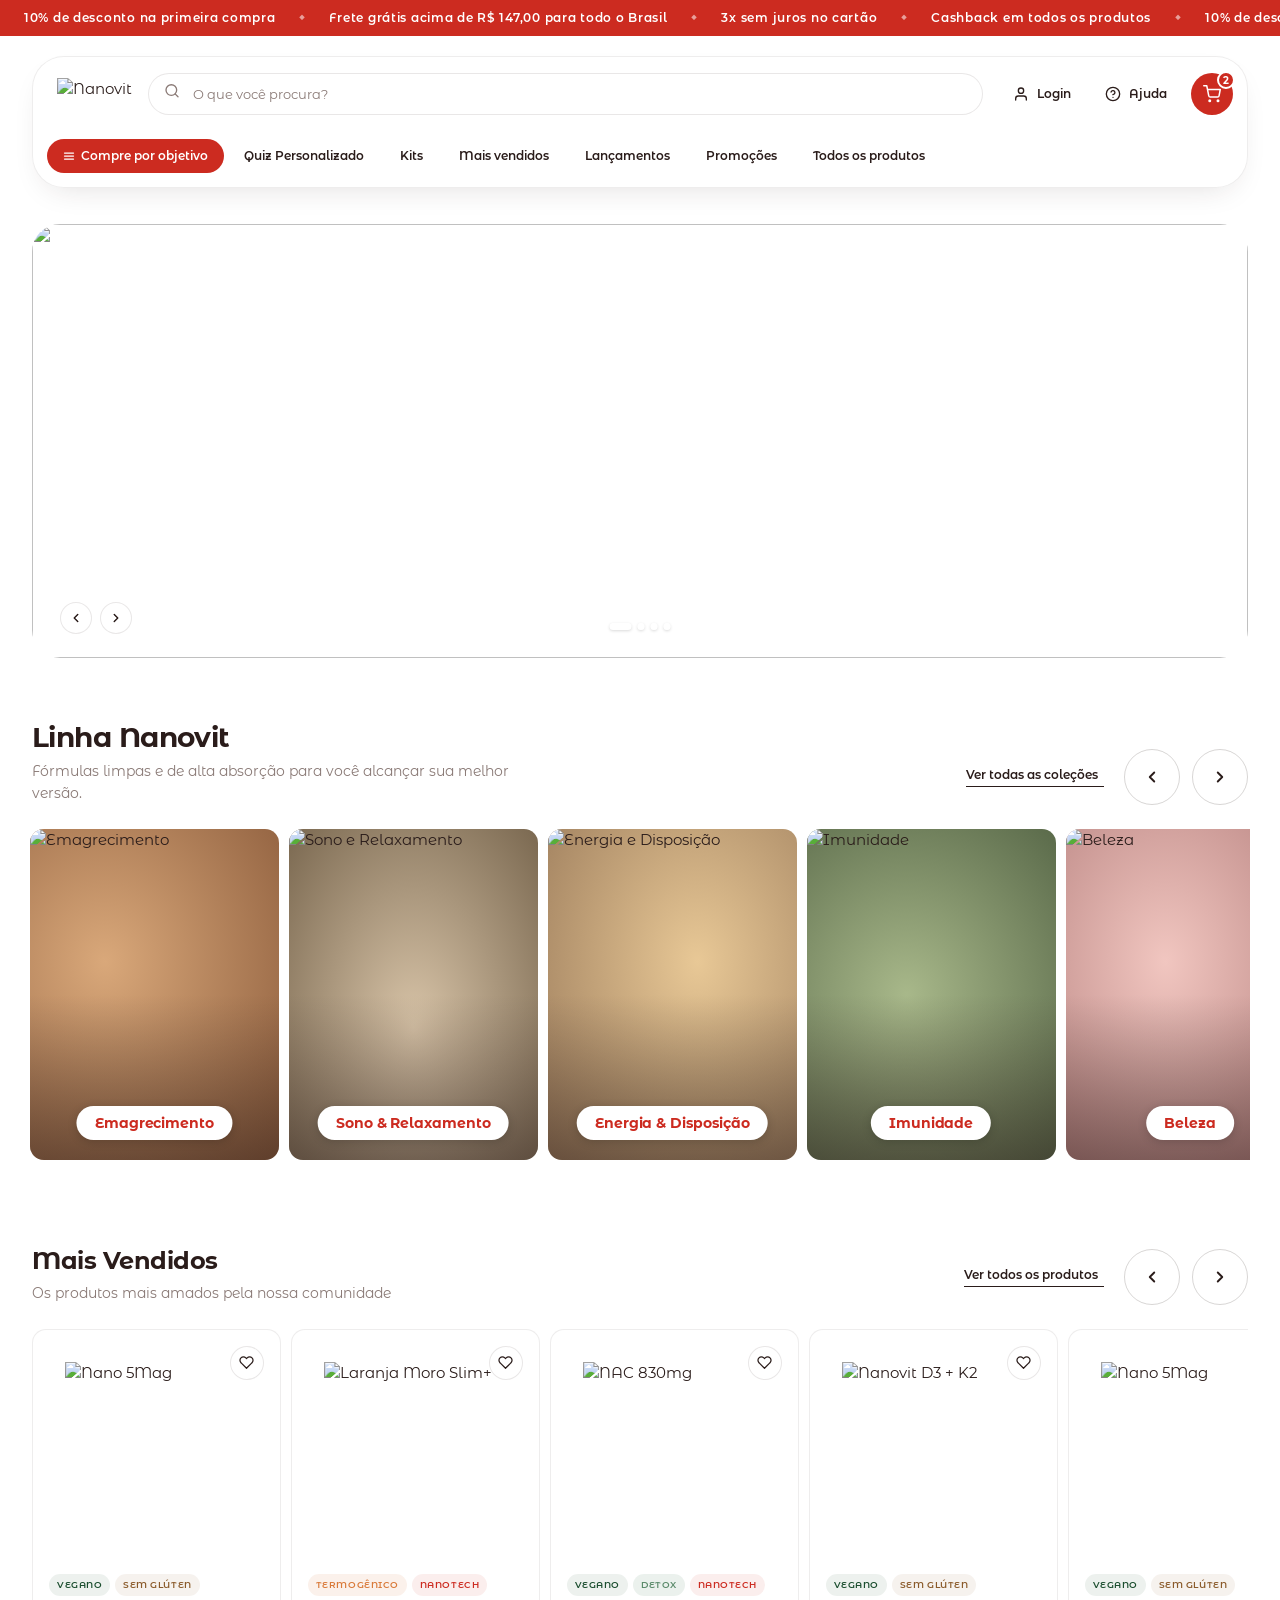
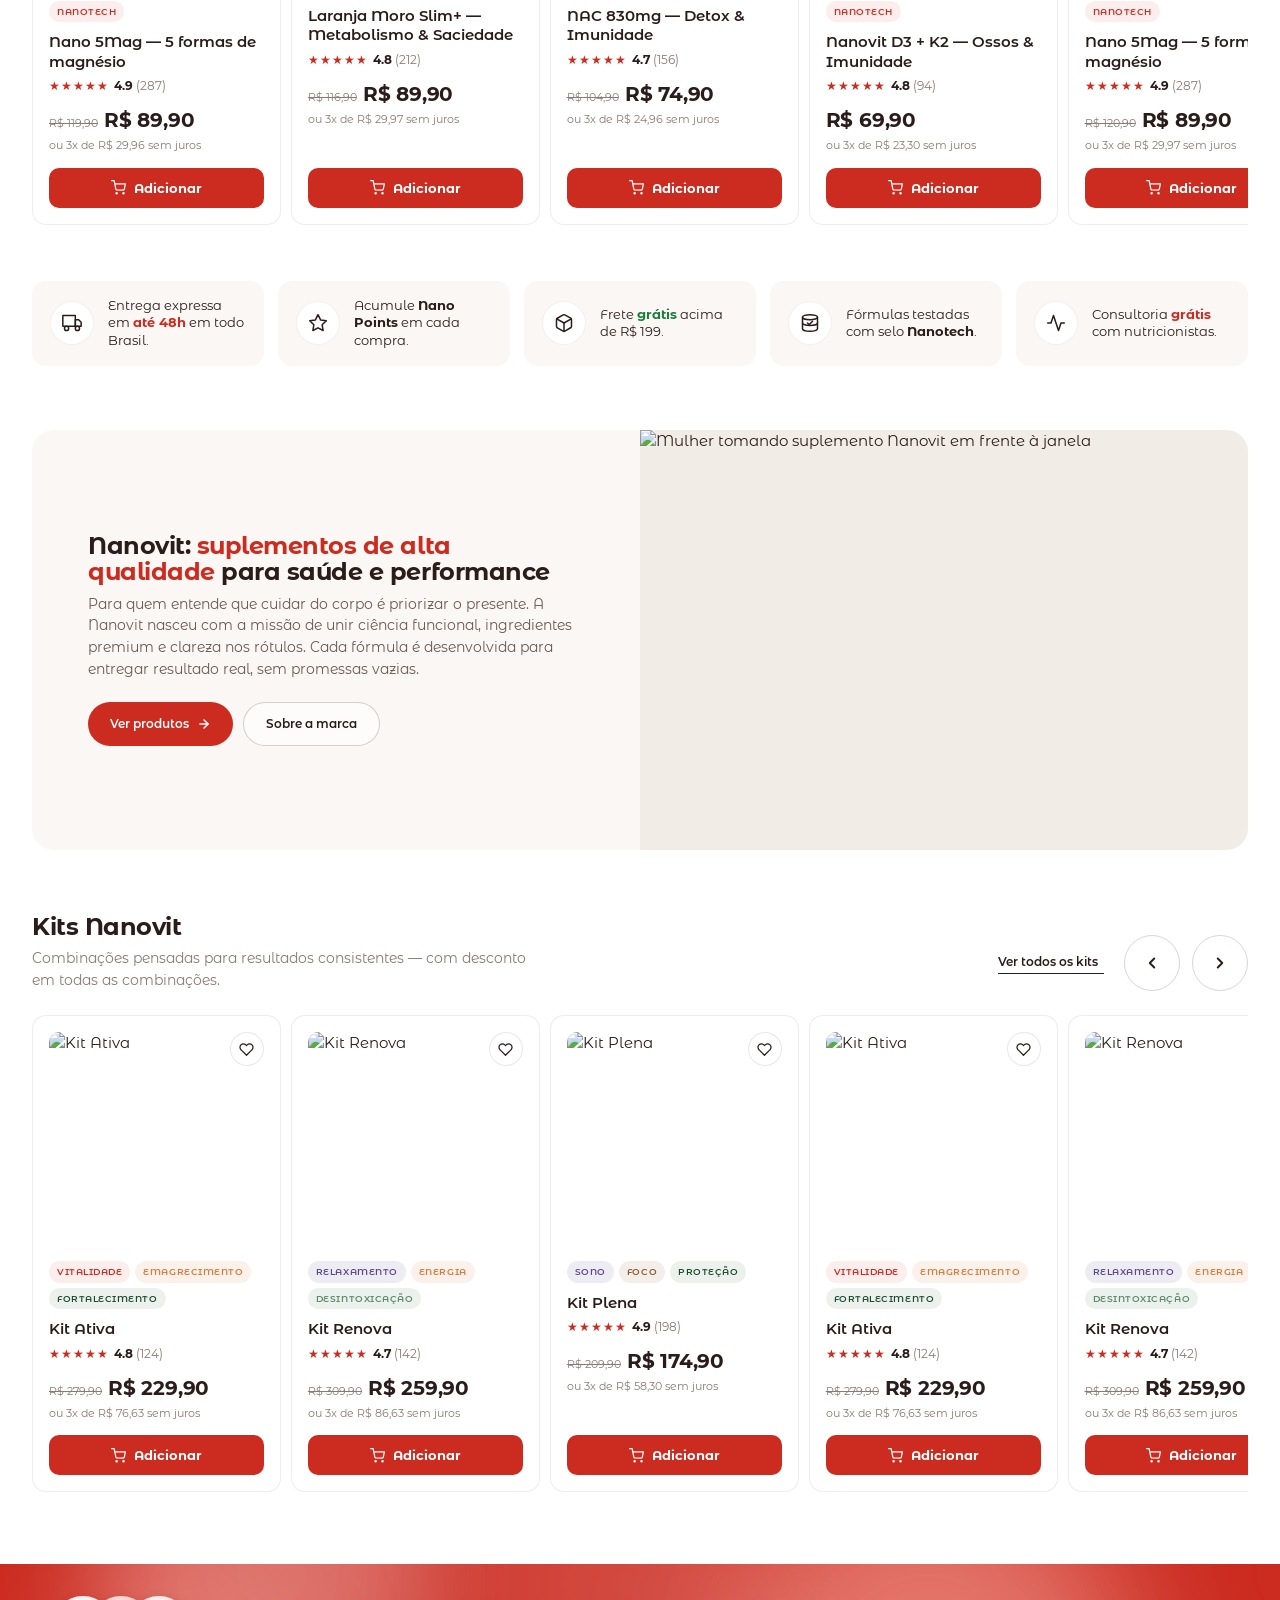
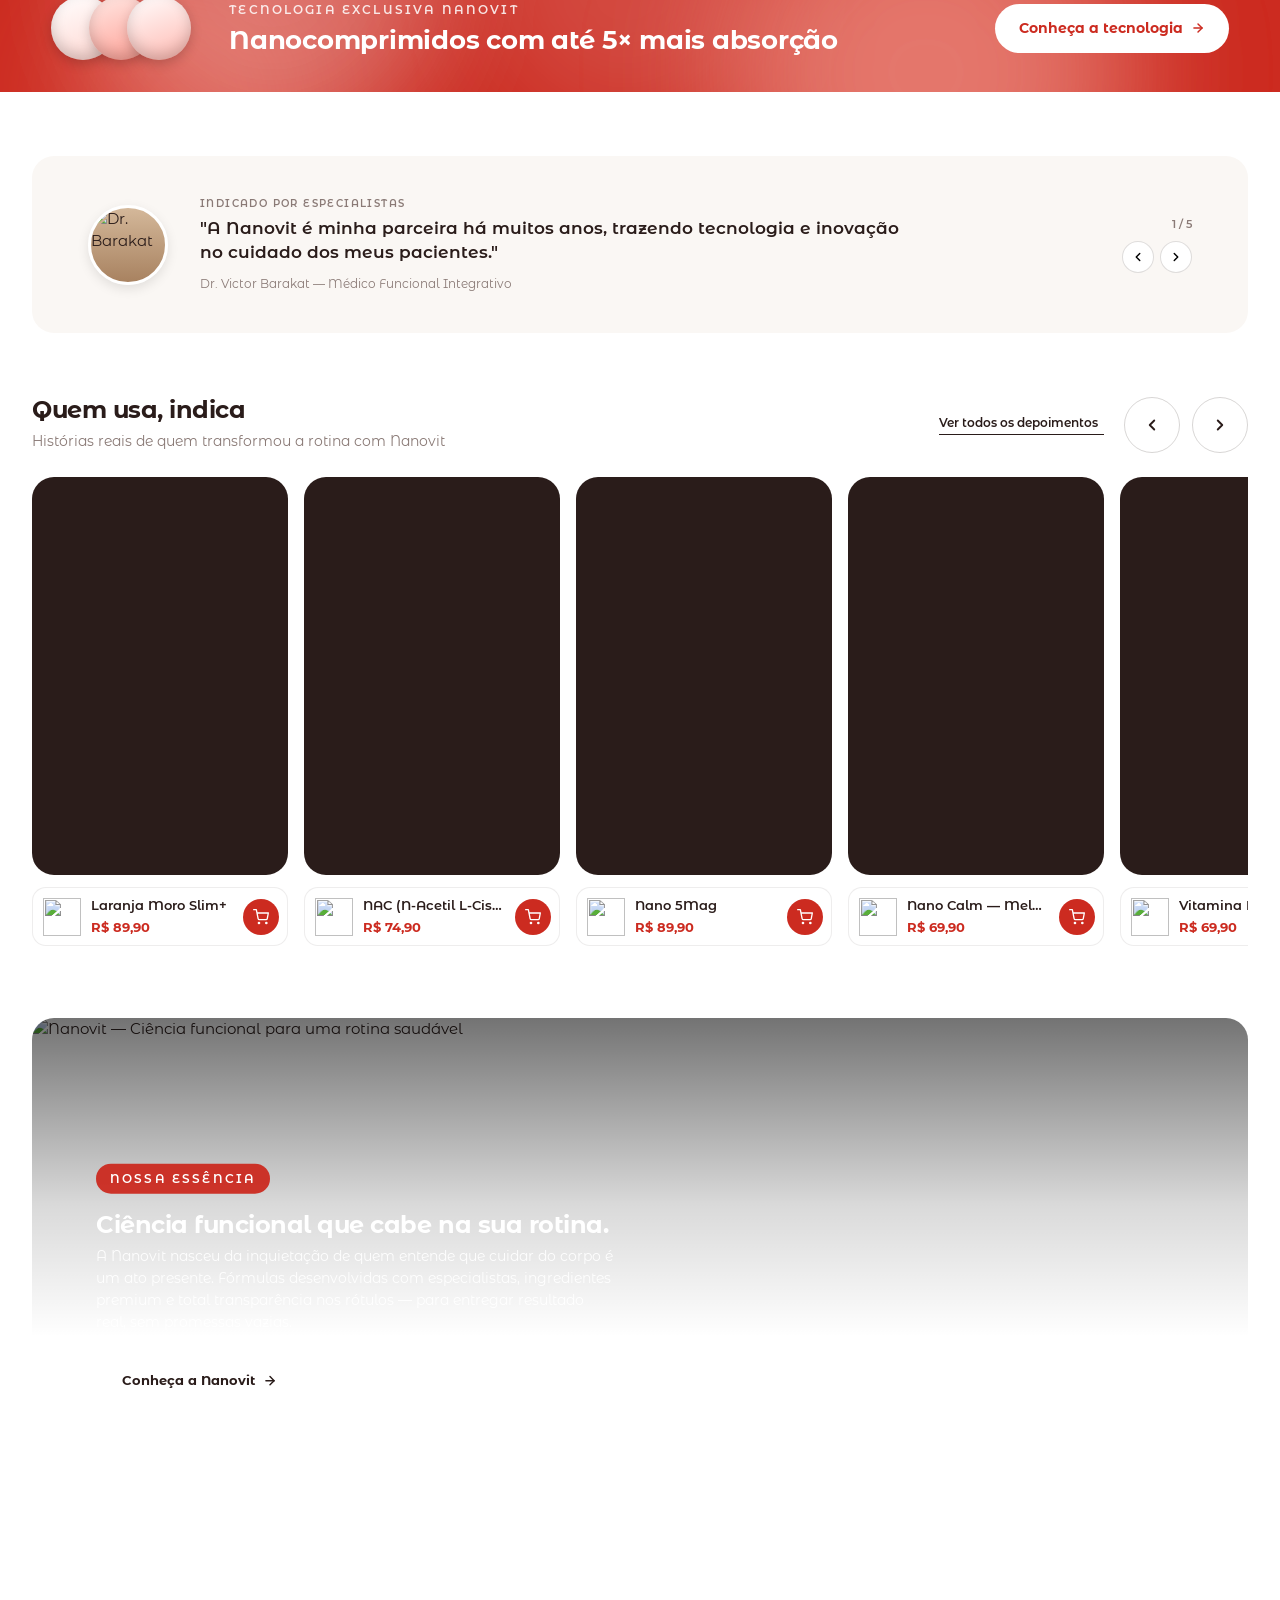
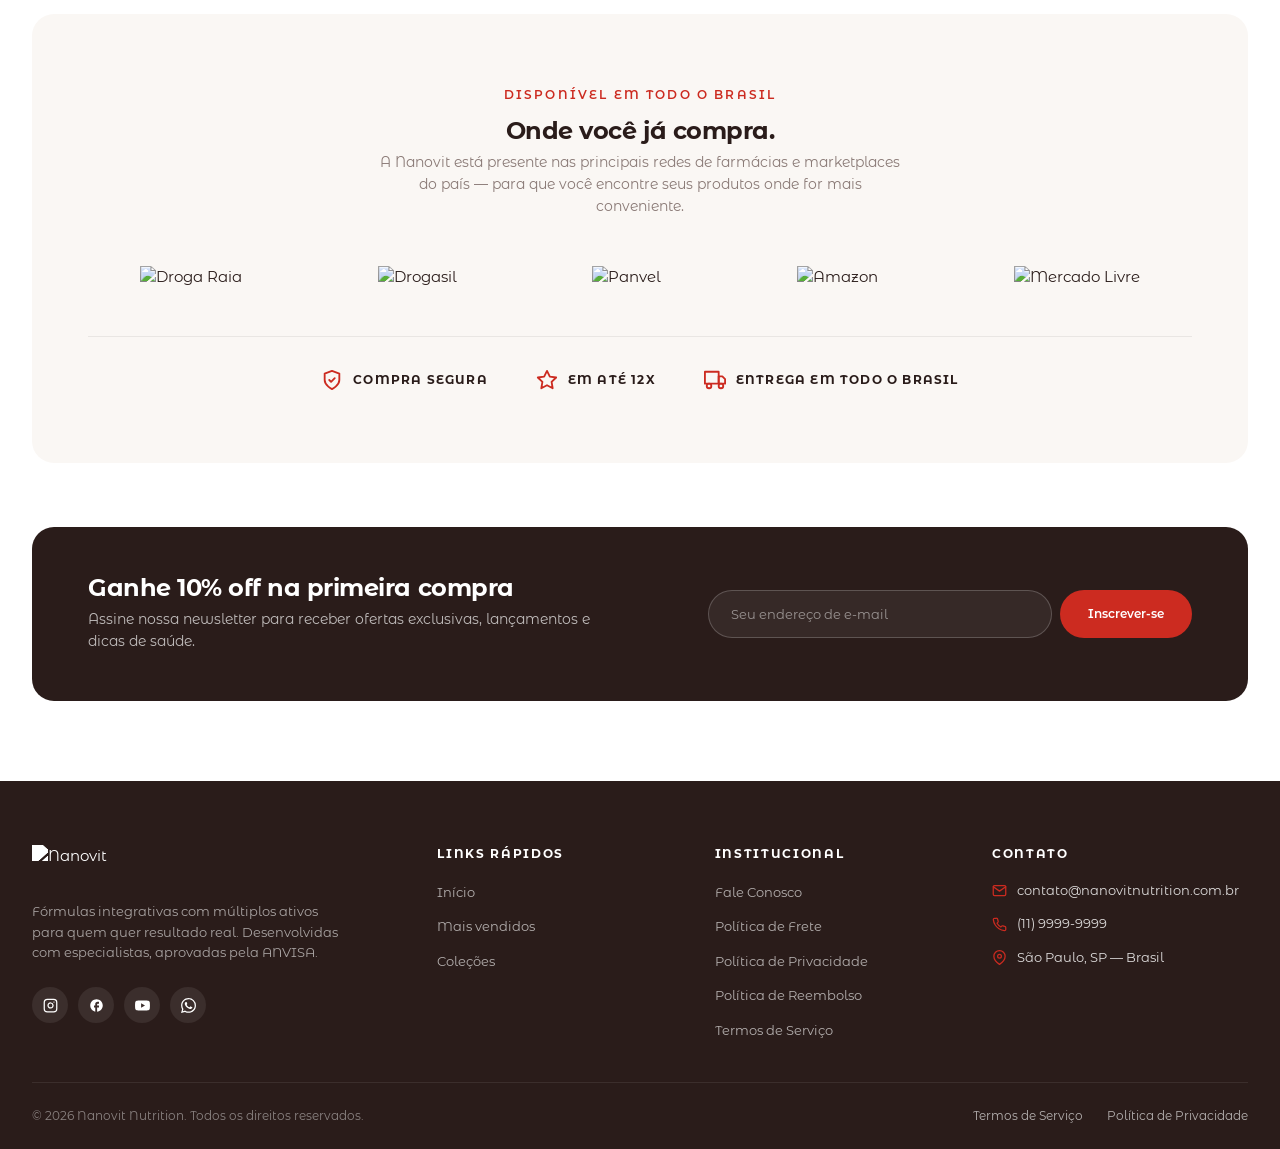
==== commit df61d9df: "Refinos visuais e responsividade mobile - Mais Vendidos/Kits: preco riscado movido para antes do val" ====
--- a/index.html
+++ b/index.html
@@ -77,6 +77,14 @@
   .header-wrap {
     position: sticky; top: 16px; z-index: 100;
     padding: 20px 0 12px;
+    transition: top 0.25s ease, padding 0.25s ease;
+  }
+  body.is-scrolled .header-wrap {
+    top: 6px;
+    padding: 8px 0 6px;
+  }
+  body.is-scrolled .header-shell {
+    box-shadow: 0 8px 24px -12px rgba(42,28,26,0.22);
   }
   .header-shell {
     max-width: var(--container);
@@ -148,13 +156,13 @@
     position: relative;
     width: 42px; height: 42px;
     border-radius: 50%;
-    background: var(--color-text);
+    background: var(--color-brand);
     color: #fff;
     display: flex; align-items: center; justify-content: center;
     margin-left: 4px;
     transition: background 0.2s ease;
   }
-  .header__cart:hover { background: var(--color-brand); }
+  .header__cart:hover { background: #b32419; }
   .header__cart svg { width: 18px; height: 18px; }
   .header__cart-badge {
     position: absolute;
@@ -627,7 +635,7 @@
   }
   @media (max-width: 640px) {
     .bestsellers-card {
-      flex: 0 0 calc((100% - 24px) / 2);
+      flex: 0 0 calc((100% - 10px) / 1.5);
     }
   }
   .product-card__bottle {
@@ -815,7 +823,7 @@
   }
   @media (max-width: 640px) {
     .linha__track { gap: 10px; }
-    .linha__track > .linha-card { flex: 0 0 calc((100% - 24px) / 2) !important; }
+    .linha__track > .linha-card { flex: 0 0 calc((100% - 10px) / 1.5) !important; }
   }
   .linha__track-grid-placeholder {
     grid-template-columns: repeat(5, 1fr);
@@ -892,10 +900,18 @@
   }
   @media (max-width: 640px) {
     .linha__track { gap: 10px; }
-    .linha__track > .linha-card { flex: 0 0 calc((100% - 24px) / 2); }
+    .linha__track > .linha-card { flex: 0 0 calc((100% - 10px) / 1.5); }
     .linha-card { scroll-snap-align: start; }
-    .linha__title { font-size: 24px; }
-    .linha__nav { display: none; }
+    .linha__head {
+      flex-direction: column;
+      align-items: flex-start !important;
+      gap: 12px !important;
+      margin-bottom: 16px !important;
+    }
+    .linha__title { font-size: 22px; }
+    .linha__sub { font-size: 13px; }
+    .linha__actions { gap: 0 !important; width: 100%; }
+    .linha__nav { display: none !important; }
   }
 
   /* ============= EDITORIAL GRID ============= */
@@ -1614,9 +1630,10 @@
     }
   }
   @media (max-width: 640px) {
+    section.indicam .indicam-rail { gap: 10px !important; }
     section.indicam .indicam-rail > .indicam-ugc {
-      flex: 0 0 calc((100% - 18px) / 1.8) !important;
-      max-width: calc((100% - 18px) / 1.8) !important;
+      flex: 0 0 calc((100% - 10px) / 1.5) !important;
+      max-width: calc((100% - 10px) / 1.5) !important;
     }
   }
   .indicam-ugc {
@@ -1635,14 +1652,11 @@
     cursor: pointer;
     transition: transform 0.2s ease, box-shadow 0.2s ease;
   }
-  .indicam-ugc__video:hover { transform: translateY(-3px); box-shadow: 0 12px 32px rgba(0,0,0,0.18); }
   .indicam-ugc__bg {
     position: absolute; inset: 0;
     width: 100%; height: 100%;
     object-fit: cover;
-    transition: transform 0.4s ease;
-  }
-  .indicam-ugc__video:hover .indicam-ugc__bg { transform: scale(1.04); }
+  }
   .indicam-ugc__bg--gradient {
     background: linear-gradient(165deg, #c8a98a 0%, #8a6a4a 50%, #4a3424 100%);
   }
@@ -1659,7 +1673,6 @@
     transition: background 0.2s ease, transform 0.2s ease;
   }
   .indicam-ugc__play svg { width: 22px; height: 22px; margin-left: 3px; }
-  .indicam-ugc__video:hover .indicam-ugc__play { background: #fff; transform: translate(-50%, -50%) scale(1.08); }
   .indicam-ugc__product {
     display: flex; align-items: center; gap: 10px;
     background: #fff;
@@ -1700,8 +1713,8 @@
     .indicam-ugc { flex: 0 0 calc((100% - 48px) / 3.5); }
   }
   @media (max-width: 640px) {
-    .indicam-rail { gap: 12px; }
-    .indicam-ugc { flex: 0 0 calc((100% - 18px) / 1.8); }
+    .indicam-rail { gap: 10px; }
+    .indicam-ugc { flex: 0 0 calc((100% - 10px) / 1.5); }
   }
 
   /* ============= PROMO STRIP (full bleed) ============= */
@@ -1828,7 +1841,7 @@
     .indicam__grid, .kits__grid { grid-template-columns: repeat(2, 1fr); }
     .footer__top { grid-template-columns: 1fr 1fr; }
     .novidade__inner { grid-template-columns: 1fr; }
-    .cta-inst__inner, .newsletter__inner { grid-template-columns: 1fr; }
+    .cta-inst__inner, .newsletter__inner { grid-template-columns: 1fr !important; }
     .header__action-label { display: none; }
     .nav-strip { overflow-x: auto; scrollbar-width: none; }
     .nav-strip::-webkit-scrollbar { display: none; }
@@ -1975,11 +1988,165 @@
     .novidade__visual { min-height: 320px; }
   }
 
+  /* ============= MOBILE MENU (offcanvas) ============= */
+  .header__menu-toggle {
+    display: none;
+    width: 40px; height: 40px;
+    border-radius: 50%;
+    background: transparent;
+    color: var(--color-text);
+    align-items: center;
+    justify-content: center;
+    border: none;
+    cursor: pointer;
+    flex-shrink: 0;
+  }
+  .header__menu-toggle svg { width: 22px; height: 22px; }
+  .mobile-menu {
+    position: fixed; inset: 0;
+    z-index: 200;
+    pointer-events: none;
+    visibility: hidden;
+  }
+  .mobile-menu[aria-hidden="false"] { pointer-events: auto; visibility: visible; }
+  .mobile-menu__backdrop {
+    position: absolute; inset: 0;
+    background: rgba(42,28,26,0.42);
+    opacity: 0;
+    transition: opacity 0.25s ease;
+  }
+  .mobile-menu[aria-hidden="false"] .mobile-menu__backdrop { opacity: 1; }
+  .mobile-menu__panel {
+    position: absolute; top: 0; left: 0; bottom: 0;
+    width: min(86vw, 360px);
+    background: #fff;
+    display: flex; flex-direction: column;
+    transform: translateX(-100%);
+    transition: transform 0.3s cubic-bezier(0.32, 0.72, 0, 1);
+    box-shadow: 4px 0 24px -8px rgba(42,28,26,0.18);
+  }
+  .mobile-menu[aria-hidden="false"] .mobile-menu__panel { transform: translateX(0); }
+  .mobile-menu__head {
+    display: flex; align-items: center; justify-content: space-between;
+    padding: 16px 20px;
+    border-bottom: 1px solid rgba(42,28,26,0.08);
+    flex-shrink: 0;
+  }
+  .mobile-menu__logo img { height: 28px; width: auto; display: block; }
+  .mobile-menu__close {
+    width: 36px; height: 36px;
+    border-radius: 50%;
+    border: none;
+    background: transparent;
+    color: var(--color-text);
+    display: flex; align-items: center; justify-content: center;
+    cursor: pointer;
+  }
+  .mobile-menu__close svg { width: 20px; height: 20px; }
+  .mobile-menu__search {
+    position: relative;
+    padding: 16px 20px 8px;
+    flex-shrink: 0;
+  }
+  .mobile-menu__search svg {
+    position: absolute; left: 32px; top: 50%;
+    transform: translateY(-50%);
+    width: 16px; height: 16px;
+    color: var(--color-mute);
+  }
+  .mobile-menu__search input {
+    width: 100%;
+    height: 44px;
+    border-radius: 999px;
+    border: 1px solid rgba(42,28,26,0.12);
+    background: var(--color-cream);
+    padding: 0 18px 0 44px;
+    font-family: inherit;
+    font-size: 13px;
+    color: var(--color-text);
+    outline: none;
+  }
+  .mobile-menu__nav {
+    display: flex; flex-direction: column;
+    padding: 8px 12px;
+    flex: 1;
+    overflow-y: auto;
+  }
+  .mobile-menu__link {
+    display: block;
+    padding: 14px 12px;
+    font-family: var(--font-title);
+    font-weight: 600;
+    font-size: 15px;
+    color: var(--color-text);
+    text-decoration: none;
+    border-radius: 10px;
+  }
+  .mobile-menu__link--primary {
+    background: var(--color-brand);
+    color: #fff;
+    margin-bottom: 4px;
+  }
+  .mobile-menu__foot {
+    padding: 16px 20px 24px;
+    border-top: 1px solid rgba(42,28,26,0.08);
+    display: flex; flex-direction: column; gap: 4px;
+    flex-shrink: 0;
+  }
+  .mobile-menu__action {
+    display: flex; align-items: center; gap: 12px;
+    padding: 12px 8px;
+    font-family: var(--font-title);
+    font-weight: 500;
+    font-size: 14px;
+    color: var(--color-text);
+    text-decoration: none;
+    border-radius: 8px;
+  }
+  .mobile-menu__action svg { width: 18px; height: 18px; flex-shrink: 0; color: var(--color-mute); }
+  body.menu-open { overflow: hidden; }
+
   /* ============= MOBILE REFINEMENTS ============= */
   @media (max-width: 1100px) {
     .benefits__grid { grid-template-columns: repeat(3, 1fr) !important; }
   }
   @media (max-width: 768px) {
+    .header__menu-toggle { display: inline-flex; }
+    .header { grid-template-columns: 1fr auto 1fr !important; padding: 8px 12px !important; gap: 8px !important; }
+    .header__logo { justify-content: center; justify-self: center; }
+    .header__actions { justify-self: end; }
+    .header__logo img { height: 28px !important; width: auto !important; }
+    .header__search { display: none !important; }
+    .header__actions .header__action { display: none !important; }
+    .header__actions { gap: 8px !important; }
+    .header__cart { width: 40px !important; height: 40px !important; }
+    .nav-strip {
+      display: flex !important;
+      padding: 6px 14px 8px !important;
+      gap: 2px !important;
+      overflow-x: auto;
+      scrollbar-width: none;
+      border-top: 1px solid rgba(42,28,26,0.06);
+    }
+    .nav-strip::-webkit-scrollbar { display: none; }
+    .nav-strip__pill {
+      padding: 6px 10px !important;
+      font-size: 12px !important;
+      background: transparent !important;
+      color: var(--color-mute) !important;
+      font-weight: 500 !important;
+      flex-shrink: 0;
+    }
+    .nav-strip__pill svg { display: none !important; }
+    .nav-strip__pill--active {
+      background: transparent !important;
+      color: var(--color-brand) !important;
+      font-weight: 700 !important;
+    }
+    .nav-dropdown { display: none !important; }
+    .nav-strip .nav-item:nth-child(n+4) { display: none !important; }
+    .header-wrap { padding: 12px 0 8px !important; }
+    body.is-scrolled .header-wrap { padding: 6px 0 4px !important; }
     .benefits__grid { grid-template-columns: repeat(2, 1fr) !important; gap: 10px !important; }
     .cta-inst__copy { padding: 36px 28px !important; }
     .cta-inst__visual { min-height: 280px !important; }
@@ -1993,8 +2160,22 @@
   }
   @media (max-width: 640px) {
     .benefits { margin-top: 32px !important; }
-    .benefits__grid { grid-template-columns: 1fr !important; gap: 8px !important; }
-    .benefits__item { padding: 14px 16px !important; }
+    .benefits__grid {
+      display: flex !important;
+      grid-template-columns: none !important;
+      gap: 10px !important;
+      overflow-x: auto;
+      scroll-snap-type: x mandatory;
+      scrollbar-width: none;
+      margin: 0 !important;
+      padding: 0 0 4px !important;
+    }
+    .benefits__grid::-webkit-scrollbar { display: none; }
+    .benefits__item {
+      flex: 0 0 calc((100% - 10px) / 1.5);
+      scroll-snap-align: start;
+      padding: 14px 16px !important;
+    }
     .cta-inst { margin-top: 40px !important; }
     .cta-inst__inner { min-height: 0 !important; }
     .cta-inst__copy { padding: 28px 22px !important; }
@@ -2010,19 +2191,84 @@
     .newsletter { margin-top: 40px !important; }
     .newsletter__inner { grid-template-columns: 1fr !important; padding: 28px 22px !important; }
     .newsletter__title { font-size: 20px !important; }
-    .newsletter__form { flex-direction: column; }
-    .newsletter__input { width: 100%; }
-    .newsletter__submit { width: 100%; padding: 14px !important; }
+    .newsletter__form { flex-direction: column; gap: 10px !important; align-items: stretch; }
+    .newsletter__input { flex: 0 0 auto !important; width: 100%; height: 52px !important; min-height: 52px !important; box-sizing: border-box; font-size: 16px !important; padding: 0 22px !important; }
+    .newsletter__submit { flex: 0 0 auto !important; width: 100%; height: 52px !important; min-height: 52px !important; box-sizing: border-box; padding: 0 !important; font-size: 14px !important; }
     .medicos { margin-top: 40px !important; }
     .medicos__inner { gap: 20px !important; text-align: left; }
     .medicos__quote { font-size: 15px !important; }
     .kits { margin-top: 40px !important; }
     .bestsellers { margin-top: 40px !important; }
     .footer { margin-top: 56px !important; padding-top: 48px !important; }
-    .footer__top { grid-template-columns: 1fr !important; gap: 28px !important; }
+    .footer__top { grid-template-columns: 1fr !important; gap: 28px !important; text-align: center; }
+    .footer__brand > a { margin: 0 auto 16px !important; }
+    .footer__brand p { margin-left: auto !important; margin-right: auto !important; }
+    .footer__brand > div { justify-content: center !important; }
     .marquee { height: 32px !important; }
     .marquee__item { font-size: 11px !important; padding: 0 18px !important; }
+    .section-head {
+      flex-direction: column;
+      align-items: flex-start !important;
+      gap: 12px !important;
+      margin-bottom: 16px !important;
+    }
+    .section-head__sub { font-size: 13px; }
+    .section-head__actions { gap: 0 !important; width: 100%; justify-content: flex-start !important; }
     .section-head__actions .linha__nav { display: none !important; }
+    .bestsellers .product-grid,
+    [aria-label="Mais vendidos"] .product-grid,
+    .kits .product-grid,
+    .kits__grid {
+      gap: 10px !important;
+      padding-left: 0 !important;
+      padding-right: 0 !important;
+      margin-left: 0 !important;
+      margin-right: 0 !important;
+    }
+    .footer__top ul li { justify-content: center !important; }
+    .footer .container > div:last-child {
+      flex-direction: column !important;
+      justify-content: center !important;
+      text-align: center;
+      gap: 12px !important;
+    }
+    .footer .container > div:last-child > div {
+      justify-content: center !important;
+    }
+    .promo-strip { padding: 32px 20px !important; margin-top: 40px !important; }
+    .promo-strip__inner {
+      flex-direction: column !important;
+      align-items: center !important;
+      gap: 18px !important;
+      text-align: center;
+    }
+    .promo-strip__copy h3 { font-size: 22px !important; }
+    .institucional > div {
+      aspect-ratio: 3 / 4 !important;
+      min-height: 0 !important;
+    }
+    .institucional > div > div:last-child {
+      padding: 0 24px !important;
+      max-width: 100% !important;
+    }
+    .institucional h3 { font-size: 22px !important; }
+    .institucional p { font-size: 13px !important; }
+    .onde-comprar > div > div:first-of-type {
+      display: flex !important;
+      flex-wrap: nowrap !important;
+      justify-content: flex-start !important;
+      gap: 32px !important;
+      overflow-x: auto;
+      scroll-snap-type: x mandatory;
+      scrollbar-width: none;
+      margin: 0 0 24px !important;
+      padding: 0;
+    }
+    .onde-comprar > div > div:first-of-type::-webkit-scrollbar { display: none; }
+    .onde-comprar > div > div:first-of-type img {
+      flex-shrink: 0;
+      scroll-snap-align: start;
+    }
   }
 </style>
 </head>
@@ -2054,6 +2300,9 @@
 <div class="header-wrap">
   <div class="header-shell">
   <header class="header">
+    <button class="header__menu-toggle" type="button" aria-label="Abrir menu" aria-controls="mobileMenu" aria-expanded="false" onclick="toggleMobileMenu(true)">
+      <svg viewBox="0 0 24 24" fill="none" stroke="currentColor" stroke-width="2" stroke-linecap="round" stroke-linejoin="round"><line x1="3" y1="6" x2="21" y2="6"/><line x1="3" y1="12" x2="21" y2="12"/><line x1="3" y1="18" x2="21" y2="18"/></svg>
+    </button>
     <a href="#" class="header__logo" aria-label="Nanovit">
       <img src="https://nanovitnutrition.com.br/cdn/shop/files/nanovit-suplementos-e-vitaminas-logo-color.svg?v=1716320281&width=240" alt="Nanovit">
     </a>
@@ -2203,6 +2452,44 @@
 
   </nav>
   </div>
+</div>
+
+<!-- ============= MOBILE MENU (offcanvas) ============= -->
+<div class="mobile-menu" id="mobileMenu" aria-hidden="true">
+  <div class="mobile-menu__backdrop" onclick="toggleMobileMenu(false)"></div>
+  <aside class="mobile-menu__panel" role="dialog" aria-label="Menu de navegação">
+    <div class="mobile-menu__head">
+      <a href="#" class="mobile-menu__logo" aria-label="Nanovit">
+        <img src="https://nanovitnutrition.com.br/cdn/shop/files/nanovit-suplementos-e-vitaminas-logo-color.svg?v=1716320281&width=240" alt="Nanovit">
+      </a>
+      <button type="button" class="mobile-menu__close" aria-label="Fechar menu" onclick="toggleMobileMenu(false)">
+        <svg viewBox="0 0 24 24" fill="none" stroke="currentColor" stroke-width="2" stroke-linecap="round" stroke-linejoin="round"><line x1="18" y1="6" x2="6" y2="18"/><line x1="6" y1="6" x2="18" y2="18"/></svg>
+      </button>
+    </div>
+    <form class="mobile-menu__search" onsubmit="return false;">
+      <svg viewBox="0 0 24 24" fill="none" stroke="currentColor" stroke-width="2" stroke-linecap="round" stroke-linejoin="round"><circle cx="11" cy="11" r="8"/><line x1="21" y1="21" x2="16.65" y2="16.65"/></svg>
+      <input type="search" placeholder="O que você procura?" aria-label="Buscar">
+    </form>
+    <nav class="mobile-menu__nav" aria-label="Navegação">
+      <a href="#" class="mobile-menu__link mobile-menu__link--primary">Compre por objetivo</a>
+      <a href="#" class="mobile-menu__link">Quiz Personalizado</a>
+      <a href="#" class="mobile-menu__link">Kits</a>
+      <a href="#" class="mobile-menu__link">Mais vendidos</a>
+      <a href="#" class="mobile-menu__link">Lançamentos</a>
+      <a href="#" class="mobile-menu__link">Promoções</a>
+      <a href="#" class="mobile-menu__link">Todos os produtos</a>
+    </nav>
+    <div class="mobile-menu__foot">
+      <a href="#" class="mobile-menu__action">
+        <svg viewBox="0 0 24 24" fill="none" stroke="currentColor" stroke-width="2" stroke-linecap="round" stroke-linejoin="round"><path d="M20 21v-2a4 4 0 0 0-4-4H8a4 4 0 0 0-4 4v2"/><circle cx="12" cy="7" r="4"/></svg>
+        <span>Entrar / Cadastrar</span>
+      </a>
+      <a href="#" class="mobile-menu__action">
+        <svg viewBox="0 0 24 24" fill="none" stroke="currentColor" stroke-width="2" stroke-linecap="round" stroke-linejoin="round"><circle cx="12" cy="12" r="10"/><path d="M9.09 9a3 3 0 0 1 5.83 1c0 2-3 3-3 3"/><line x1="12" y1="17" x2="12.01" y2="17"/></svg>
+        <span>Ajuda</span>
+      </a>
+    </div>
+  </aside>
 </div>
 
 <!-- ============= HERO ============= -->
@@ -2326,11 +2613,11 @@
           <span><strong style="color:#2a1c1a;">4.9</strong> (287)</span>
         </div>
         <div style="display:flex;align-items:baseline;gap:6px;margin-bottom:2px;">
+          <span style="font-size:11px;color:#8a7a76;text-decoration:line-through;">R$ 119,90</span>
           <span style="font-family:var(--font-title);font-weight:700;font-size:20px;color:#2a1c1a;letter-spacing:-0.01em;">R$ 89,90</span>
-          <span style="font-size:11px;color:#8a7a76;text-decoration:line-through;">R$ 119,90</span>
         </div>
         <p style="font-size:11px;color:#8a7a76;margin-bottom:14px;">ou 3x de R$ 29,96 sem juros</p>
-        <button style="margin-top:auto;background:#d4655c;color:#fff;font-family:var(--font-title);font-weight:700;font-size:13px;padding:12px;border:none;border-radius:10px;cursor:pointer;display:inline-flex;align-items:center;justify-content:center;gap:8px;">
+        <button style="margin-top:auto;background:#cc2b20;color:#fff;font-family:var(--font-title);font-weight:700;font-size:13px;padding:12px;border:none;border-radius:10px;cursor:pointer;display:inline-flex;align-items:center;justify-content:center;gap:8px;">
           <svg viewBox="0 0 24 24" fill="none" stroke="currentColor" stroke-width="2" stroke-linecap="round" stroke-linejoin="round" style="width:15px;height:15px;"><circle cx="9" cy="21" r="1"/><circle cx="20" cy="21" r="1"/><path d="M1 1h4l2.68 13.39a2 2 0 0 0 2 1.61h9.72a2 2 0 0 0 2-1.61L23 6H6"/></svg>
           Adicionar
         </button>
@@ -2356,11 +2643,11 @@
           <span><strong style="color:#2a1c1a;">4.8</strong> (212)</span>
         </div>
         <div style="display:flex;align-items:baseline;gap:6px;margin-bottom:2px;">
+          <span style="font-size:11px;color:#8a7a76;text-decoration:line-through;">R$ 116,90</span>
           <span style="font-family:var(--font-title);font-weight:700;font-size:20px;color:#2a1c1a;letter-spacing:-0.01em;">R$ 89,90</span>
-          <span style="font-size:11px;color:#8a7a76;text-decoration:line-through;">R$ 116,90</span>
         </div>
         <p style="font-size:11px;color:#8a7a76;margin-bottom:14px;">ou 3x de R$ 29,97 sem juros</p>
-        <button style="margin-top:auto;background:#d4655c;color:#fff;font-family:var(--font-title);font-weight:700;font-size:13px;padding:12px;border:none;border-radius:10px;cursor:pointer;display:inline-flex;align-items:center;justify-content:center;gap:8px;">
+        <button style="margin-top:auto;background:#cc2b20;color:#fff;font-family:var(--font-title);font-weight:700;font-size:13px;padding:12px;border:none;border-radius:10px;cursor:pointer;display:inline-flex;align-items:center;justify-content:center;gap:8px;">
           <svg viewBox="0 0 24 24" fill="none" stroke="currentColor" stroke-width="2" stroke-linecap="round" stroke-linejoin="round" style="width:15px;height:15px;"><circle cx="9" cy="21" r="1"/><circle cx="20" cy="21" r="1"/><path d="M1 1h4l2.68 13.39a2 2 0 0 0 2 1.61h9.72a2 2 0 0 0 2-1.61L23 6H6"/></svg>
           Adicionar
         </button>
@@ -2387,11 +2674,11 @@
           <span><strong style="color:#2a1c1a;">4.7</strong> (156)</span>
         </div>
         <div style="display:flex;align-items:baseline;gap:6px;margin-bottom:2px;">
+          <span style="font-size:11px;color:#8a7a76;text-decoration:line-through;">R$ 104,90</span>
           <span style="font-family:var(--font-title);font-weight:700;font-size:20px;color:#2a1c1a;letter-spacing:-0.01em;">R$ 74,90</span>
-          <span style="font-size:11px;color:#8a7a76;text-decoration:line-through;">R$ 104,90</span>
         </div>
         <p style="font-size:11px;color:#8a7a76;margin-bottom:14px;">ou 3x de R$ 24,96 sem juros</p>
-        <button style="margin-top:auto;background:#d4655c;color:#fff;font-family:var(--font-title);font-weight:700;font-size:13px;padding:12px;border:none;border-radius:10px;cursor:pointer;display:inline-flex;align-items:center;justify-content:center;gap:8px;">
+        <button style="margin-top:auto;background:#cc2b20;color:#fff;font-family:var(--font-title);font-weight:700;font-size:13px;padding:12px;border:none;border-radius:10px;cursor:pointer;display:inline-flex;align-items:center;justify-content:center;gap:8px;">
           <svg viewBox="0 0 24 24" fill="none" stroke="currentColor" stroke-width="2" stroke-linecap="round" stroke-linejoin="round" style="width:15px;height:15px;"><circle cx="9" cy="21" r="1"/><circle cx="20" cy="21" r="1"/><path d="M1 1h4l2.68 13.39a2 2 0 0 0 2 1.61h9.72a2 2 0 0 0 2-1.61L23 6H6"/></svg>
           Adicionar
         </button>
@@ -2421,7 +2708,7 @@
           <span style="font-family:var(--font-title);font-weight:700;font-size:20px;color:#2a1c1a;letter-spacing:-0.01em;">R$ 69,90</span>
         </div>
         <p style="font-size:11px;color:#8a7a76;margin-bottom:14px;">ou 3x de R$ 23,30 sem juros</p>
-        <button style="margin-top:auto;background:#d4655c;color:#fff;font-family:var(--font-title);font-weight:700;font-size:13px;padding:12px;border:none;border-radius:10px;cursor:pointer;display:inline-flex;align-items:center;justify-content:center;gap:8px;">
+        <button style="margin-top:auto;background:#cc2b20;color:#fff;font-family:var(--font-title);font-weight:700;font-size:13px;padding:12px;border:none;border-radius:10px;cursor:pointer;display:inline-flex;align-items:center;justify-content:center;gap:8px;">
           <svg viewBox="0 0 24 24" fill="none" stroke="currentColor" stroke-width="2" stroke-linecap="round" stroke-linejoin="round" style="width:15px;height:15px;"><circle cx="9" cy="21" r="1"/><circle cx="20" cy="21" r="1"/><path d="M1 1h4l2.68 13.39a2 2 0 0 0 2 1.61h9.72a2 2 0 0 0 2-1.61L23 6H6"/></svg>
           Adicionar
         </button>
@@ -2448,11 +2735,11 @@
           <span><strong style="color:#2a1c1a;">4.9</strong> (287)</span>
         </div>
         <div style="display:flex;align-items:baseline;gap:6px;margin-bottom:2px;">
+          <span style="font-size:11px;color:#8a7a76;text-decoration:line-through;">R$ 120,90</span>
           <span style="font-family:var(--font-title);font-weight:700;font-size:20px;color:#2a1c1a;letter-spacing:-0.01em;">R$ 89,90</span>
-          <span style="font-size:11px;color:#8a7a76;text-decoration:line-through;">R$ 120,90</span>
         </div>
         <p style="font-size:11px;color:#8a7a76;margin-bottom:14px;">ou 3x de R$ 29,97 sem juros</p>
-        <button style="margin-top:auto;background:#d4655c;color:#fff;font-family:var(--font-title);font-weight:700;font-size:13px;padding:12px;border:none;border-radius:10px;cursor:pointer;display:inline-flex;align-items:center;justify-content:center;gap:8px;">
+        <button style="margin-top:auto;background:#cc2b20;color:#fff;font-family:var(--font-title);font-weight:700;font-size:13px;padding:12px;border:none;border-radius:10px;cursor:pointer;display:inline-flex;align-items:center;justify-content:center;gap:8px;">
           <svg viewBox="0 0 24 24" fill="none" stroke="currentColor" stroke-width="2" stroke-linecap="round" stroke-linejoin="round" style="width:15px;height:15px;"><circle cx="9" cy="21" r="1"/><circle cx="20" cy="21" r="1"/><path d="M1 1h4l2.68 13.39a2 2 0 0 0 2 1.61h9.72a2 2 0 0 0 2-1.61L23 6H6"/></svg>
           Adicionar
         </button>
@@ -2564,11 +2851,11 @@
           <span><strong style="color:#2a1c1a;">4.8</strong> (124)</span>
         </div>
         <div style="display:flex;align-items:baseline;gap:6px;margin-bottom:2px;">
+          <span style="font-size:11px;color:#8a7a76;text-decoration:line-through;">R$ 279,90</span>
           <span style="font-family:var(--font-title);font-weight:700;font-size:20px;color:#2a1c1a;letter-spacing:-0.01em;">R$ 229,90</span>
-          <span style="font-size:11px;color:#8a7a76;text-decoration:line-through;">R$ 279,90</span>
         </div>
         <p style="font-size:11px;color:#8a7a76;margin-bottom:14px;">ou 3x de R$ 76,63 sem juros</p>
-        <button style="margin-top:auto;background:#2a1c1a;color:#fff;font-family:var(--font-title);font-weight:600;font-size:13px;padding:12px;border:none;border-radius:10px;cursor:pointer;display:inline-flex;align-items:center;justify-content:center;gap:8px;">
+        <button style="margin-top:auto;background:#cc2b20;color:#fff;font-family:var(--font-title);font-weight:700;font-size:13px;padding:12px;border:none;border-radius:10px;cursor:pointer;display:inline-flex;align-items:center;justify-content:center;gap:8px;">
           <svg viewBox="0 0 24 24" fill="none" stroke="currentColor" stroke-width="2" stroke-linecap="round" stroke-linejoin="round" style="width:15px;height:15px;"><circle cx="9" cy="21" r="1"/><circle cx="20" cy="21" r="1"/><path d="M1 1h4l2.68 13.39a2 2 0 0 0 2 1.61h9.72a2 2 0 0 0 2-1.61L23 6H6"/></svg>
           Adicionar
         </button>
@@ -2595,11 +2882,11 @@
           <span><strong style="color:#2a1c1a;">4.7</strong> (142)</span>
         </div>
         <div style="display:flex;align-items:baseline;gap:6px;margin-bottom:2px;">
+          <span style="font-size:11px;color:#8a7a76;text-decoration:line-through;">R$ 309,90</span>
           <span style="font-family:var(--font-title);font-weight:700;font-size:20px;color:#2a1c1a;letter-spacing:-0.01em;">R$ 259,90</span>
-          <span style="font-size:11px;color:#8a7a76;text-decoration:line-through;">R$ 309,90</span>
         </div>
         <p style="font-size:11px;color:#8a7a76;margin-bottom:14px;">ou 3x de R$ 86,63 sem juros</p>
-        <button style="margin-top:auto;background:#2a1c1a;color:#fff;font-family:var(--font-title);font-weight:600;font-size:13px;padding:12px;border:none;border-radius:10px;cursor:pointer;display:inline-flex;align-items:center;justify-content:center;gap:8px;">
+        <button style="margin-top:auto;background:#cc2b20;color:#fff;font-family:var(--font-title);font-weight:700;font-size:13px;padding:12px;border:none;border-radius:10px;cursor:pointer;display:inline-flex;align-items:center;justify-content:center;gap:8px;">
           <svg viewBox="0 0 24 24" fill="none" stroke="currentColor" stroke-width="2" stroke-linecap="round" stroke-linejoin="round" style="width:15px;height:15px;"><circle cx="9" cy="21" r="1"/><circle cx="20" cy="21" r="1"/><path d="M1 1h4l2.68 13.39a2 2 0 0 0 2 1.61h9.72a2 2 0 0 0 2-1.61L23 6H6"/></svg>
           Adicionar
         </button>
@@ -2626,11 +2913,11 @@
           <span><strong style="color:#2a1c1a;">4.9</strong> (198)</span>
         </div>
         <div style="display:flex;align-items:baseline;gap:6px;margin-bottom:2px;">
+          <span style="font-size:11px;color:#8a7a76;text-decoration:line-through;">R$ 209,90</span>
           <span style="font-family:var(--font-title);font-weight:700;font-size:20px;color:#2a1c1a;letter-spacing:-0.01em;">R$ 174,90</span>
-          <span style="font-size:11px;color:#8a7a76;text-decoration:line-through;">R$ 209,90</span>
         </div>
         <p style="font-size:11px;color:#8a7a76;margin-bottom:14px;">ou 3x de R$ 58,30 sem juros</p>
-        <button style="margin-top:auto;background:#2a1c1a;color:#fff;font-family:var(--font-title);font-weight:600;font-size:13px;padding:12px;border:none;border-radius:10px;cursor:pointer;display:inline-flex;align-items:center;justify-content:center;gap:8px;">
+        <button style="margin-top:auto;background:#cc2b20;color:#fff;font-family:var(--font-title);font-weight:700;font-size:13px;padding:12px;border:none;border-radius:10px;cursor:pointer;display:inline-flex;align-items:center;justify-content:center;gap:8px;">
           <svg viewBox="0 0 24 24" fill="none" stroke="currentColor" stroke-width="2" stroke-linecap="round" stroke-linejoin="round" style="width:15px;height:15px;"><circle cx="9" cy="21" r="1"/><circle cx="20" cy="21" r="1"/><path d="M1 1h4l2.68 13.39a2 2 0 0 0 2 1.61h9.72a2 2 0 0 0 2-1.61L23 6H6"/></svg>
           Adicionar
         </button>
@@ -2657,11 +2944,11 @@
           <span><strong style="color:#2a1c1a;">4.8</strong> (124)</span>
         </div>
         <div style="display:flex;align-items:baseline;gap:6px;margin-bottom:2px;">
+          <span style="font-size:11px;color:#8a7a76;text-decoration:line-through;">R$ 279,90</span>
           <span style="font-family:var(--font-title);font-weight:700;font-size:20px;color:#2a1c1a;letter-spacing:-0.01em;">R$ 229,90</span>
-          <span style="font-size:11px;color:#8a7a76;text-decoration:line-through;">R$ 279,90</span>
         </div>
         <p style="font-size:11px;color:#8a7a76;margin-bottom:14px;">ou 3x de R$ 76,63 sem juros</p>
-        <button style="margin-top:auto;background:#2a1c1a;color:#fff;font-family:var(--font-title);font-weight:600;font-size:13px;padding:12px;border:none;border-radius:10px;cursor:pointer;display:inline-flex;align-items:center;justify-content:center;gap:8px;">
+        <button style="margin-top:auto;background:#cc2b20;color:#fff;font-family:var(--font-title);font-weight:700;font-size:13px;padding:12px;border:none;border-radius:10px;cursor:pointer;display:inline-flex;align-items:center;justify-content:center;gap:8px;">
           <svg viewBox="0 0 24 24" fill="none" stroke="currentColor" stroke-width="2" stroke-linecap="round" stroke-linejoin="round" style="width:15px;height:15px;"><circle cx="9" cy="21" r="1"/><circle cx="20" cy="21" r="1"/><path d="M1 1h4l2.68 13.39a2 2 0 0 0 2 1.61h9.72a2 2 0 0 0 2-1.61L23 6H6"/></svg>
           Adicionar
         </button>
@@ -2688,11 +2975,11 @@
           <span><strong style="color:#2a1c1a;">4.7</strong> (142)</span>
         </div>
         <div style="display:flex;align-items:baseline;gap:6px;margin-bottom:2px;">
+          <span style="font-size:11px;color:#8a7a76;text-decoration:line-through;">R$ 309,90</span>
           <span style="font-family:var(--font-title);font-weight:700;font-size:20px;color:#2a1c1a;letter-spacing:-0.01em;">R$ 259,90</span>
-          <span style="font-size:11px;color:#8a7a76;text-decoration:line-through;">R$ 309,90</span>
         </div>
         <p style="font-size:11px;color:#8a7a76;margin-bottom:14px;">ou 3x de R$ 86,63 sem juros</p>
-        <button style="margin-top:auto;background:#2a1c1a;color:#fff;font-family:var(--font-title);font-weight:600;font-size:13px;padding:12px;border:none;border-radius:10px;cursor:pointer;display:inline-flex;align-items:center;justify-content:center;gap:8px;">
+        <button style="margin-top:auto;background:#cc2b20;color:#fff;font-family:var(--font-title);font-weight:700;font-size:13px;padding:12px;border:none;border-radius:10px;cursor:pointer;display:inline-flex;align-items:center;justify-content:center;gap:8px;">
           <svg viewBox="0 0 24 24" fill="none" stroke="currentColor" stroke-width="2" stroke-linecap="round" stroke-linejoin="round" style="width:15px;height:15px;"><circle cx="9" cy="21" r="1"/><circle cx="20" cy="21" r="1"/><path d="M1 1h4l2.68 13.39a2 2 0 0 0 2 1.61h9.72a2 2 0 0 0 2-1.61L23 6H6"/></svg>
           Adicionar
         </button>
@@ -2719,11 +3006,11 @@
           <span><strong style="color:#2a1c1a;">4.9</strong> (198)</span>
         </div>
         <div style="display:flex;align-items:baseline;gap:6px;margin-bottom:2px;">
+          <span style="font-size:11px;color:#8a7a76;text-decoration:line-through;">R$ 209,90</span>
           <span style="font-family:var(--font-title);font-weight:700;font-size:20px;color:#2a1c1a;letter-spacing:-0.01em;">R$ 174,90</span>
-          <span style="font-size:11px;color:#8a7a76;text-decoration:line-through;">R$ 209,90</span>
         </div>
         <p style="font-size:11px;color:#8a7a76;margin-bottom:14px;">ou 3x de R$ 58,30 sem juros</p>
-        <button style="margin-top:auto;background:#2a1c1a;color:#fff;font-family:var(--font-title);font-weight:600;font-size:13px;padding:12px;border:none;border-radius:10px;cursor:pointer;display:inline-flex;align-items:center;justify-content:center;gap:8px;">
+        <button style="margin-top:auto;background:#cc2b20;color:#fff;font-family:var(--font-title);font-weight:700;font-size:13px;padding:12px;border:none;border-radius:10px;cursor:pointer;display:inline-flex;align-items:center;justify-content:center;gap:8px;">
           <svg viewBox="0 0 24 24" fill="none" stroke="currentColor" stroke-width="2" stroke-linecap="round" stroke-linejoin="round" style="width:15px;height:15px;"><circle cx="9" cy="21" r="1"/><circle cx="20" cy="21" r="1"/><path d="M1 1h4l2.68 13.39a2 2 0 0 0 2 1.61h9.72a2 2 0 0 0 2-1.61L23 6H6"/></svg>
           Adicionar
         </button>
@@ -2811,7 +3098,7 @@
           <p class="indicam-ugc__name" style="font-family:var(--font-title);font-weight:600;font-size:13px;color:#2a1c1a;white-space:nowrap;overflow:hidden;text-overflow:ellipsis;margin-bottom:2px;">Laranja Moro Slim+</p>
           <p class="indicam-ugc__price" style="font-family:var(--font-title);font-weight:700;font-size:13px;color:#cc2b20;">R$ 89,90</p>
         </div>
-        <button class="indicam-ugc__add" aria-label="Adicionar ao carrinho" style="width:36px;height:36px;border-radius:50%;background:#2a1c1a;color:#fff;border:none;display:flex;align-items:center;justify-content:center;flex-shrink:0;cursor:pointer;">
+        <button class="indicam-ugc__add" aria-label="Adicionar ao carrinho" style="width:36px;height:36px;border-radius:50%;background:#cc2b20;color:#fff;border:none;display:flex;align-items:center;justify-content:center;flex-shrink:0;cursor:pointer;">
           <svg viewBox="0 0 24 24" fill="none" stroke="currentColor" stroke-width="2" stroke-linecap="round" stroke-linejoin="round" style="width:16px;height:16px;"><circle cx="9" cy="21" r="1"/><circle cx="20" cy="21" r="1"/><path d="M1 1h4l2.68 13.39a2 2 0 0 0 2 1.61h9.72a2 2 0 0 0 2-1.61L23 6H6"/></svg>
         </button>
       </div>
@@ -2827,7 +3114,7 @@
           <p class="indicam-ugc__name" style="font-family:var(--font-title);font-weight:600;font-size:13px;color:#2a1c1a;white-space:nowrap;overflow:hidden;text-overflow:ellipsis;margin-bottom:2px;">NAC (N-Acetil L-Cis...)</p>
           <p class="indicam-ugc__price" style="font-family:var(--font-title);font-weight:700;font-size:13px;color:#cc2b20;">R$ 74,90</p>
         </div>
-        <button class="indicam-ugc__add" aria-label="Adicionar ao carrinho" style="width:36px;height:36px;border-radius:50%;background:#2a1c1a;color:#fff;border:none;display:flex;align-items:center;justify-content:center;flex-shrink:0;cursor:pointer;">
+        <button class="indicam-ugc__add" aria-label="Adicionar ao carrinho" style="width:36px;height:36px;border-radius:50%;background:#cc2b20;color:#fff;border:none;display:flex;align-items:center;justify-content:center;flex-shrink:0;cursor:pointer;">
           <svg viewBox="0 0 24 24" fill="none" stroke="currentColor" stroke-width="2" stroke-linecap="round" stroke-linejoin="round" style="width:16px;height:16px;"><circle cx="9" cy="21" r="1"/><circle cx="20" cy="21" r="1"/><path d="M1 1h4l2.68 13.39a2 2 0 0 0 2 1.61h9.72a2 2 0 0 0 2-1.61L23 6H6"/></svg>
         </button>
       </div>
@@ -2843,7 +3130,7 @@
           <p class="indicam-ugc__name" style="font-family:var(--font-title);font-weight:600;font-size:13px;color:#2a1c1a;white-space:nowrap;overflow:hidden;text-overflow:ellipsis;margin-bottom:2px;">Nano 5Mag</p>
           <p class="indicam-ugc__price" style="font-family:var(--font-title);font-weight:700;font-size:13px;color:#cc2b20;">R$ 89,90</p>
         </div>
-        <button class="indicam-ugc__add" aria-label="Adicionar ao carrinho" style="width:36px;height:36px;border-radius:50%;background:#2a1c1a;color:#fff;border:none;display:flex;align-items:center;justify-content:center;flex-shrink:0;cursor:pointer;">
+        <button class="indicam-ugc__add" aria-label="Adicionar ao carrinho" style="width:36px;height:36px;border-radius:50%;background:#cc2b20;color:#fff;border:none;display:flex;align-items:center;justify-content:center;flex-shrink:0;cursor:pointer;">
           <svg viewBox="0 0 24 24" fill="none" stroke="currentColor" stroke-width="2" stroke-linecap="round" stroke-linejoin="round" style="width:16px;height:16px;"><circle cx="9" cy="21" r="1"/><circle cx="20" cy="21" r="1"/><path d="M1 1h4l2.68 13.39a2 2 0 0 0 2 1.61h9.72a2 2 0 0 0 2-1.61L23 6H6"/></svg>
         </button>
       </div>
@@ -2859,7 +3146,7 @@
           <p class="indicam-ugc__name" style="font-family:var(--font-title);font-weight:600;font-size:13px;color:#2a1c1a;white-space:nowrap;overflow:hidden;text-overflow:ellipsis;margin-bottom:2px;">Nano Calm — Melatonina</p>
           <p class="indicam-ugc__price" style="font-family:var(--font-title);font-weight:700;font-size:13px;color:#cc2b20;">R$ 69,90</p>
         </div>
-        <button class="indicam-ugc__add" aria-label="Adicionar ao carrinho" style="width:36px;height:36px;border-radius:50%;background:#2a1c1a;color:#fff;border:none;display:flex;align-items:center;justify-content:center;flex-shrink:0;cursor:pointer;">
+        <button class="indicam-ugc__add" aria-label="Adicionar ao carrinho" style="width:36px;height:36px;border-radius:50%;background:#cc2b20;color:#fff;border:none;display:flex;align-items:center;justify-content:center;flex-shrink:0;cursor:pointer;">
           <svg viewBox="0 0 24 24" fill="none" stroke="currentColor" stroke-width="2" stroke-linecap="round" stroke-linejoin="round" style="width:16px;height:16px;"><circle cx="9" cy="21" r="1"/><circle cx="20" cy="21" r="1"/><path d="M1 1h4l2.68 13.39a2 2 0 0 0 2 1.61h9.72a2 2 0 0 0 2-1.61L23 6H6"/></svg>
         </button>
       </div>
@@ -2875,7 +3162,7 @@
           <p class="indicam-ugc__name" style="font-family:var(--font-title);font-weight:600;font-size:13px;color:#2a1c1a;white-space:nowrap;overflow:hidden;text-overflow:ellipsis;margin-bottom:2px;">Vitamina D3 + K2</p>
           <p class="indicam-ugc__price" style="font-family:var(--font-title);font-weight:700;font-size:13px;color:#cc2b20;">R$ 69,90</p>
         </div>
-        <button class="indicam-ugc__add" aria-label="Adicionar ao carrinho" style="width:36px;height:36px;border-radius:50%;background:#2a1c1a;color:#fff;border:none;display:flex;align-items:center;justify-content:center;flex-shrink:0;cursor:pointer;">
+        <button class="indicam-ugc__add" aria-label="Adicionar ao carrinho" style="width:36px;height:36px;border-radius:50%;background:#cc2b20;color:#fff;border:none;display:flex;align-items:center;justify-content:center;flex-shrink:0;cursor:pointer;">
           <svg viewBox="0 0 24 24" fill="none" stroke="currentColor" stroke-width="2" stroke-linecap="round" stroke-linejoin="round" style="width:16px;height:16px;"><circle cx="9" cy="21" r="1"/><circle cx="20" cy="21" r="1"/><path d="M1 1h4l2.68 13.39a2 2 0 0 0 2 1.61h9.72a2 2 0 0 0 2-1.61L23 6H6"/></svg>
         </button>
       </div>
@@ -2888,7 +3175,7 @@
   <div style="position:relative;border-radius:22px;overflow:hidden;aspect-ratio:16 / 7;min-height:420px;">
     <img src="https://cdn.shopify.com/s/files/1/0749/8684/8435/files/Generated_Image_May_11_2026_-_5_00PM.png?v=1778533849" alt="Nanovit — Ciência funcional para uma rotina saudável" style="position:absolute;inset:0;width:100%;height:100%;object-fit:cover;display:block;">
     <div style="position:absolute;inset:0;background:linear-gradient(180deg,rgba(0,0,0,0.55) 0%,rgba(0,0,0,0.15) 35%,rgba(0,0,0,0) 60%);pointer-events:none;"></div>
-    <div style="position:absolute;top:0;left:0;right:0;padding:56px clamp(32px, 5vw, 72px);color:#fff;max-width:720px;">
+    <div style="position:absolute;top:50%;left:0;transform:translateY(-50%);padding:0 clamp(32px, 5vw, 72px);color:#fff;max-width:720px;">
       <span style="display:inline-block;font-family:var(--font-title);font-weight:600;font-size:12px;letter-spacing:0.18em;text-transform:uppercase;color:#fff;background:rgba(204,43,32,0.95);padding:6px 14px;border-radius:999px;margin-bottom:18px;">Nossa essência</span>
       <h3 style="font-family:var(--font-title);font-weight:700;font-size:24px;line-height:1.1;letter-spacing:-0.02em;color:#fff;margin-bottom:8px;text-wrap:balance;">Ciência funcional que cabe na sua rotina.</h3>
       <p style="font-size:14px;line-height:1.55;color:rgba(255,255,255,0.92);max-width:520px;margin-bottom:24px;">A Nanovit nasceu da inquietação de quem entende que cuidar do corpo é um ato presente. Fórmulas desenvolvidas com especialistas, ingredientes premium e total transparência nos rótulos — para entregar resultado real, sem promessas vazias.</p>
@@ -3100,6 +3387,40 @@
   });
 </script>
 <script>
+  (function(){
+    var threshold = 24;
+    var ticking = false;
+    function update(){
+      if (window.scrollY > threshold) {
+        document.body.classList.add('is-scrolled');
+      } else {
+        document.body.classList.remove('is-scrolled');
+      }
+      ticking = false;
+    }
+    window.addEventListener('scroll', function(){
+      if (!ticking) { window.requestAnimationFrame(update); ticking = true; }
+    }, { passive: true });
+    update();
+  })();
+
+  function toggleMobileMenu(open){
+    var menu = document.getElementById('mobileMenu');
+    var toggle = document.querySelector('.header__menu-toggle');
+    if (!menu) return;
+    var shouldOpen = (open === undefined) ? (menu.getAttribute('aria-hidden') === 'true') : !!open;
+    menu.setAttribute('aria-hidden', shouldOpen ? 'false' : 'true');
+    if (toggle) toggle.setAttribute('aria-expanded', shouldOpen ? 'true' : 'false');
+    document.body.classList.toggle('menu-open', shouldOpen);
+  }
+  document.addEventListener('keydown', function(e){
+    if (e.key === 'Escape') toggleMobileMenu(false);
+  });
+  document.querySelectorAll('.mobile-menu__link, .mobile-menu__action').forEach(function(el){
+    el.addEventListener('click', function(){ toggleMobileMenu(false); });
+  });
+</script>
+<script>
   function novOpen(btn){
     const item = btn.closest('.nov-accordion__item');
     const target = item.getAttribute('data-target');
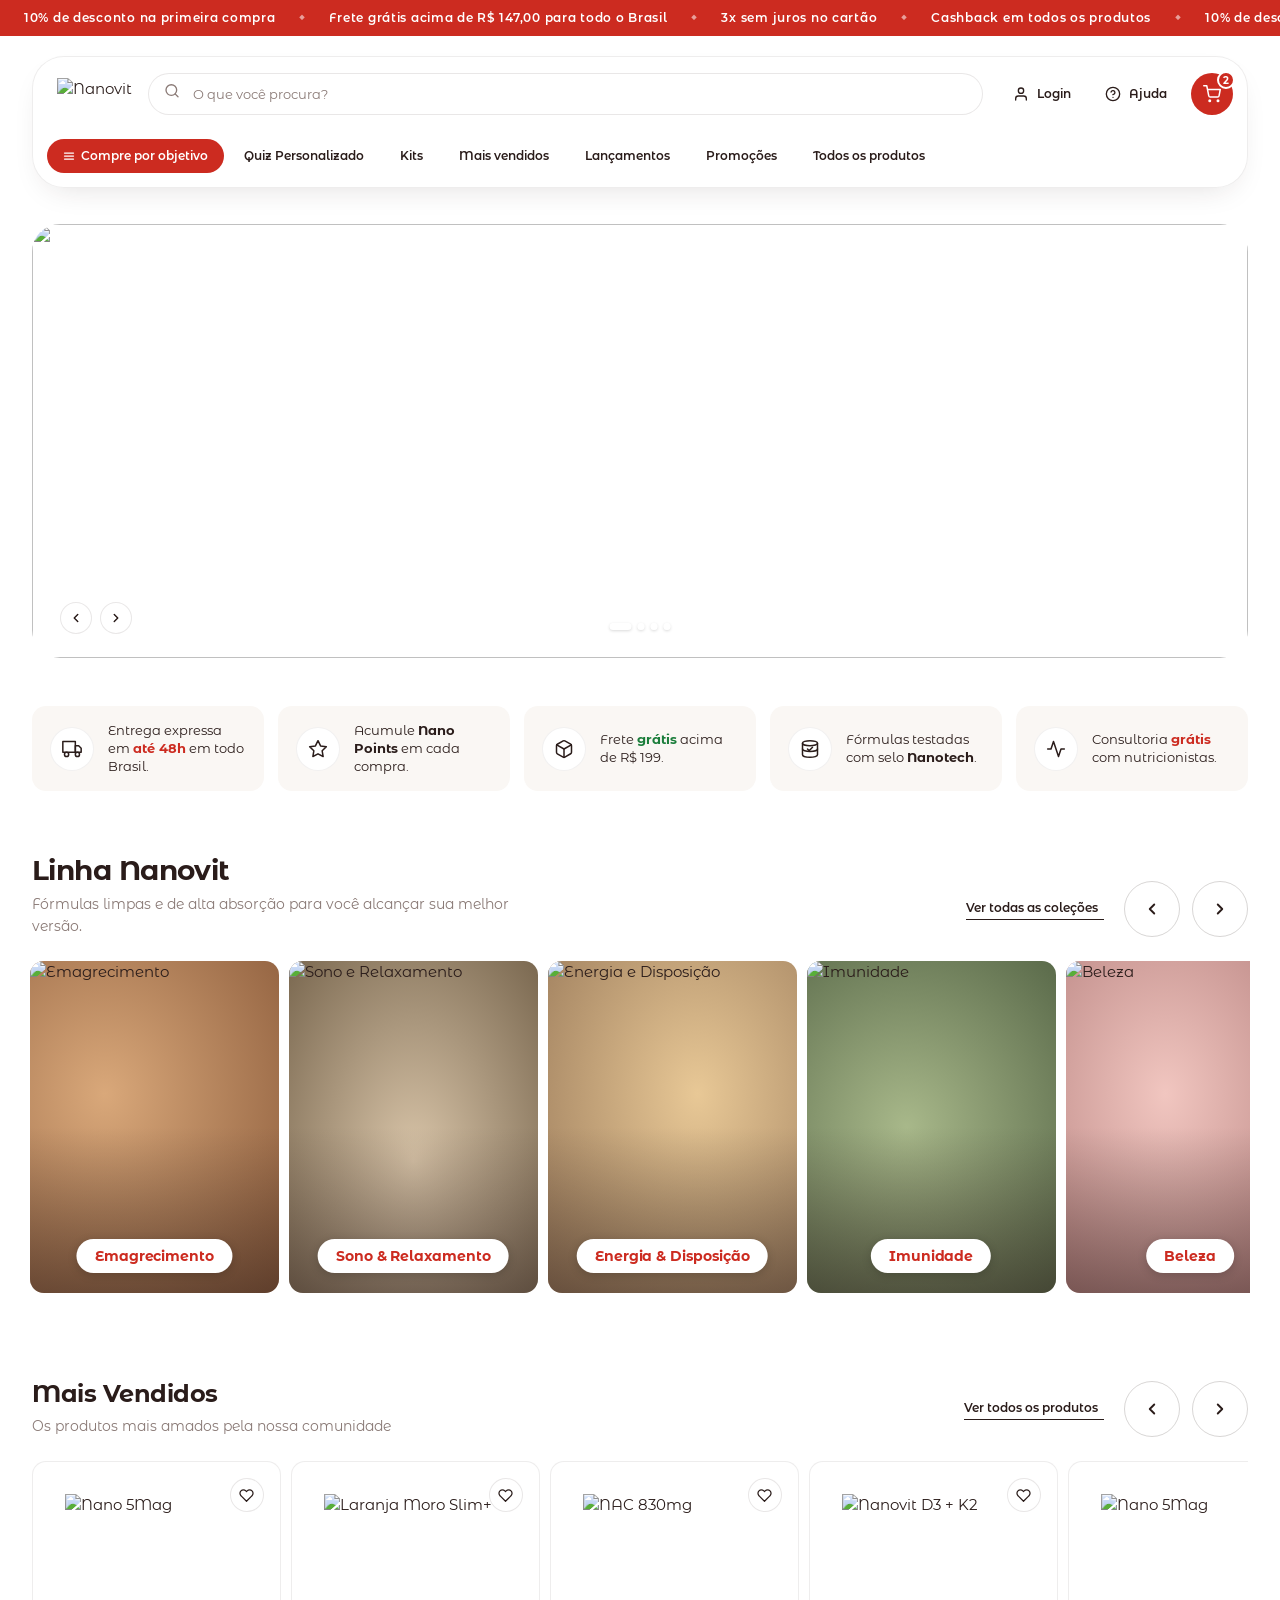
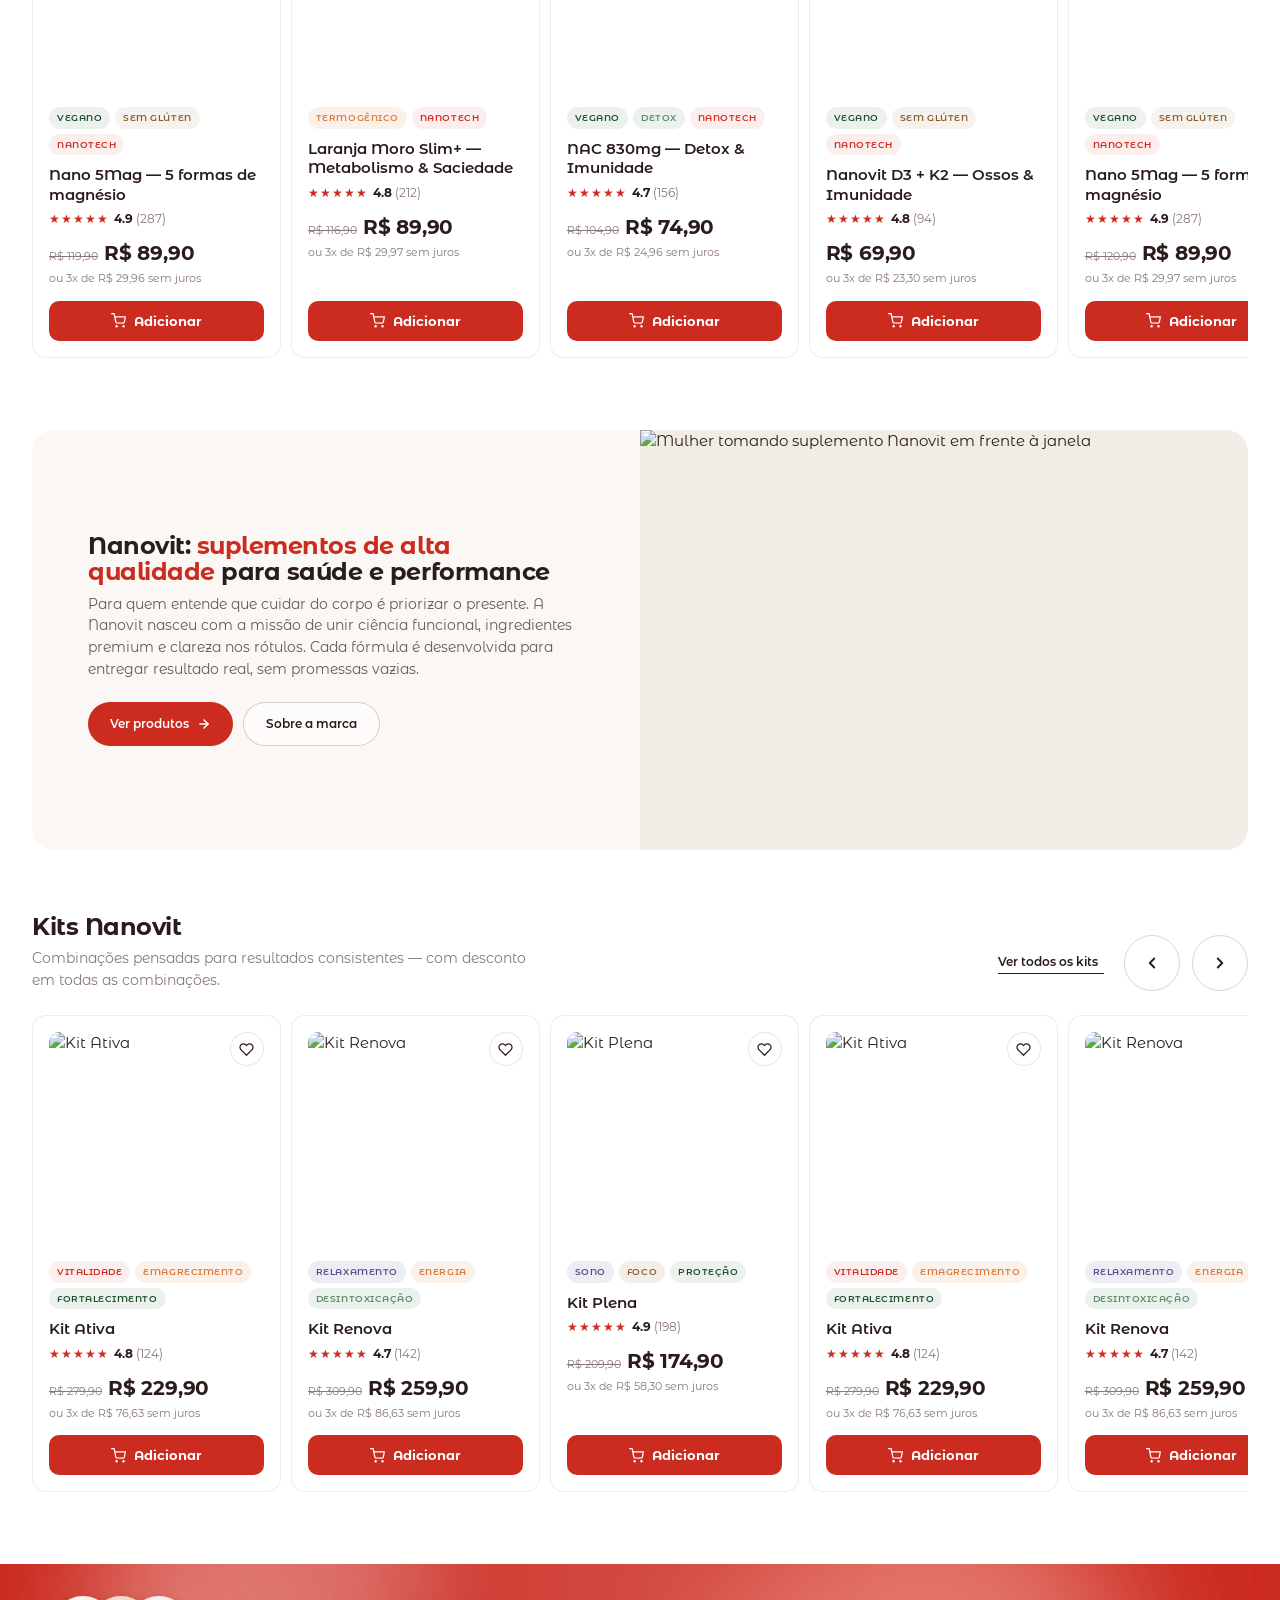
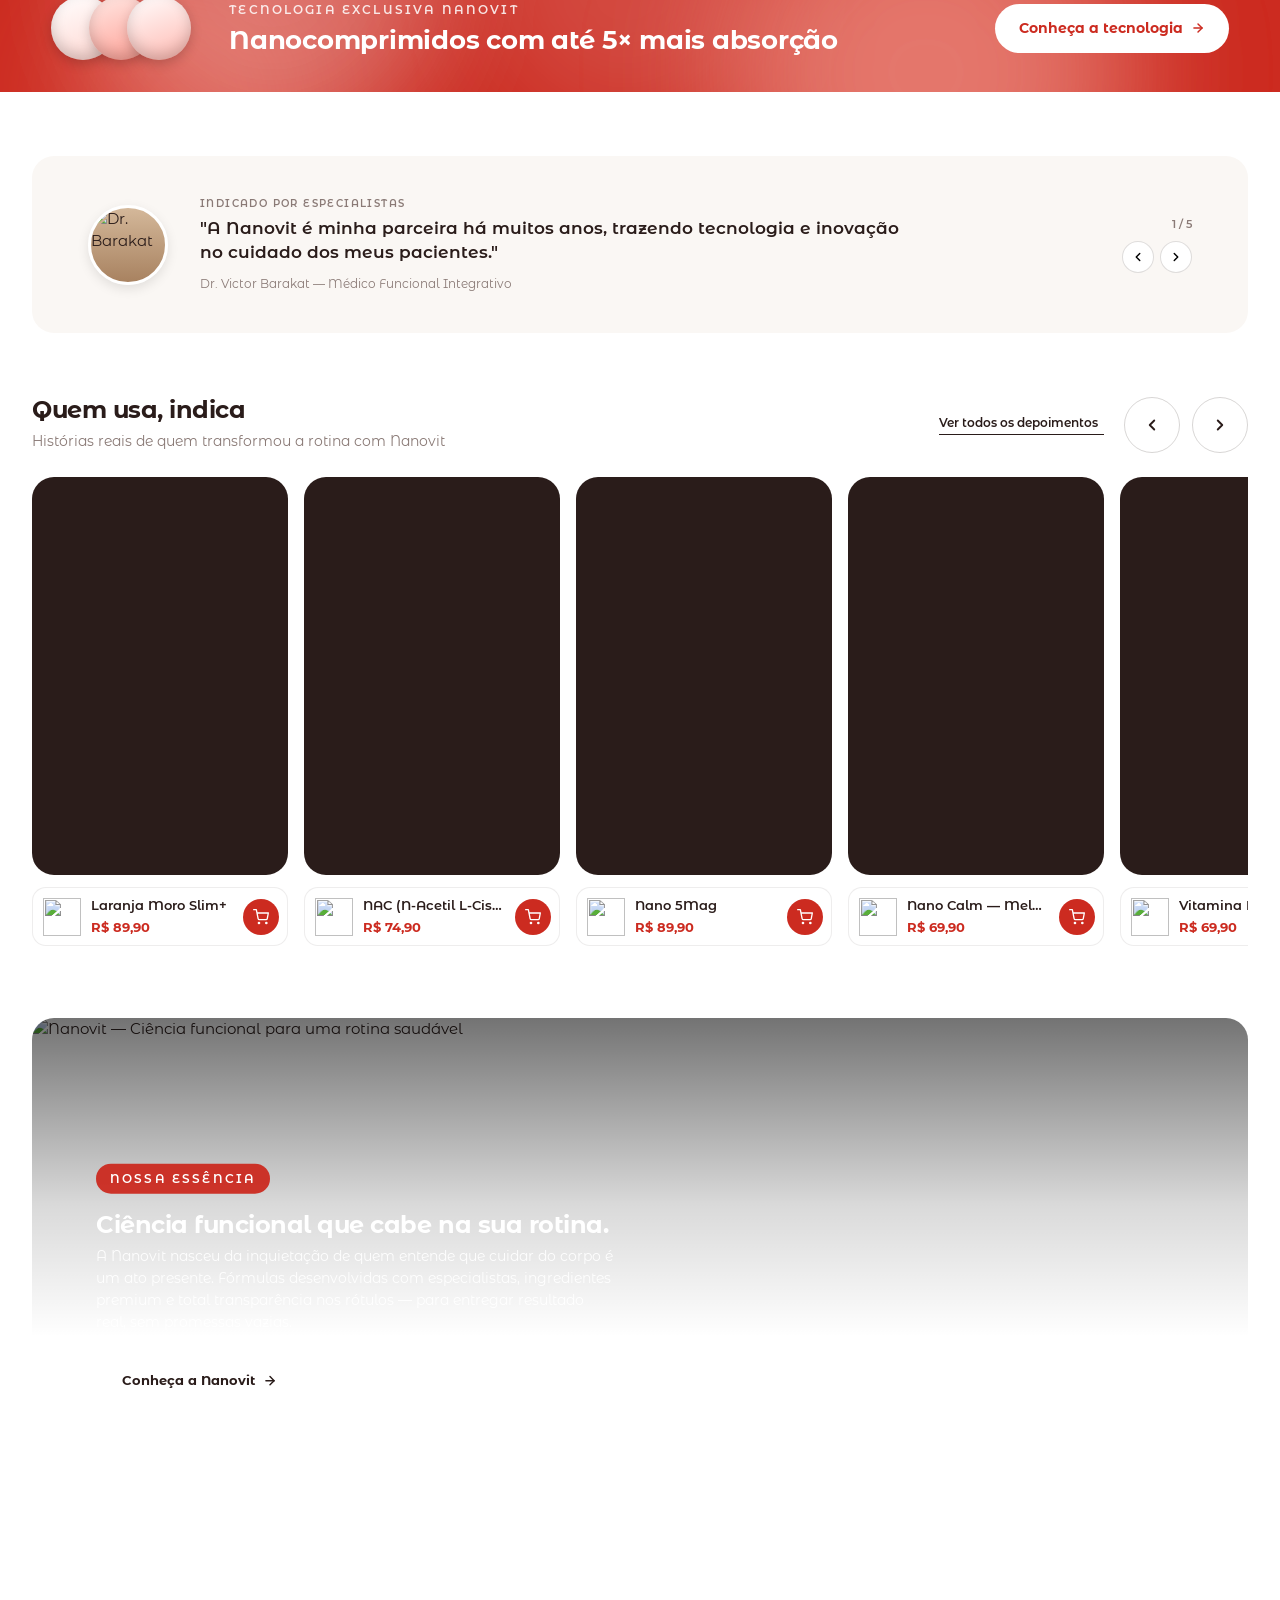
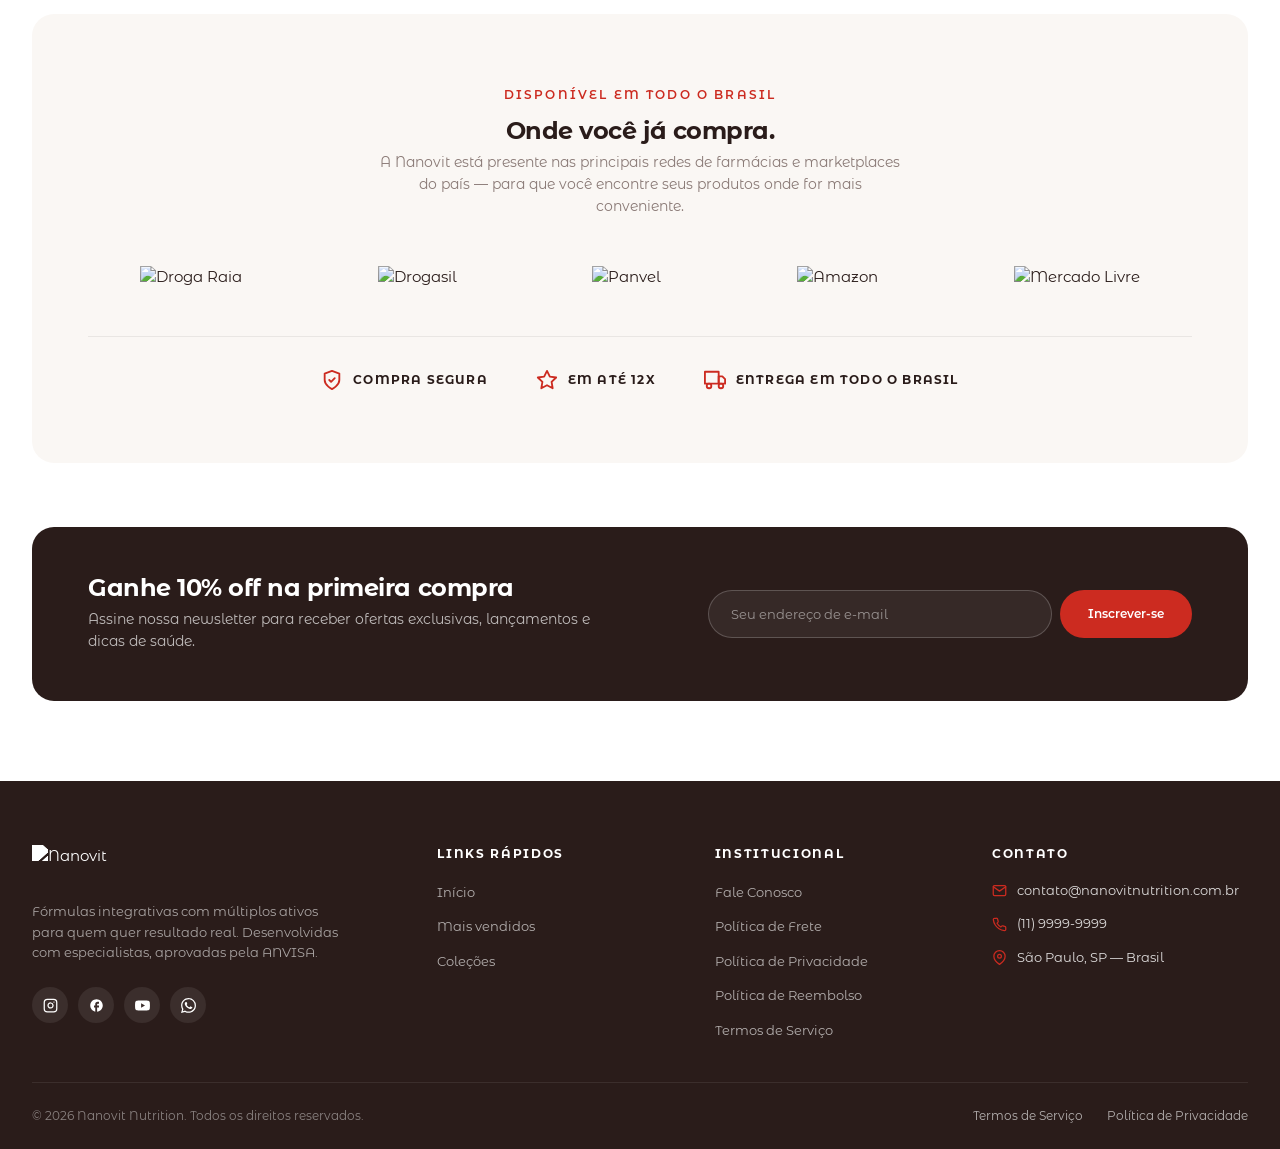
==== commit 8c7e032c: "Move régua de benefícios para logo abaixo do banner hero" ====
--- a/index.html
+++ b/index.html
@@ -2510,6 +2510,48 @@
   </div>
 </section>
 
+<!-- ============= BENEFÍCIOS ============= -->
+<section class="benefits container" aria-label="Benefícios Nanovit" style="margin-top:48px;">
+  <div class="benefits__grid" style="display:grid;grid-template-columns:repeat(5, 1fr);gap:14px;">
+
+    <div class="benefits__item" style="display:flex;align-items:center;gap:14px;background:#faf7f4;border-radius:14px;padding:16px 18px;">
+      <div style="width:44px;height:44px;border-radius:50%;background:#fff;display:flex;align-items:center;justify-content:center;flex-shrink:0;border:1px solid rgba(42,28,26,0.06);">
+        <svg viewBox="0 0 24 24" fill="none" stroke="#2a1c1a" stroke-width="1.8" stroke-linecap="round" stroke-linejoin="round" style="width:20px;height:20px;"><rect x="1" y="3" width="15" height="13"/><polygon points="16 8 20 8 23 11 23 16 16 16 16 8"/><circle cx="5.5" cy="18.5" r="2.5"/><circle cx="18.5" cy="18.5" r="2.5"/></svg>
+      </div>
+      <p style="font-size:13px;color:#2a1c1a;line-height:1.35;">Entrega expressa em <strong style="color:#cc2b20;">até 48h</strong> em todo Brasil.</p>
+    </div>
+
+    <div class="benefits__item" style="display:flex;align-items:center;gap:14px;background:#faf7f4;border-radius:14px;padding:16px 18px;">
+      <div style="width:44px;height:44px;border-radius:50%;background:#fff;display:flex;align-items:center;justify-content:center;flex-shrink:0;border:1px solid rgba(42,28,26,0.06);">
+        <svg viewBox="0 0 24 24" fill="none" stroke="#2a1c1a" stroke-width="1.8" stroke-linecap="round" stroke-linejoin="round" style="width:20px;height:20px;"><polygon points="12 2 15.09 8.26 22 9.27 17 14.14 18.18 21.02 12 17.77 5.82 21.02 7 14.14 2 9.27 8.91 8.26 12 2"/></svg>
+      </div>
+      <p style="font-size:13px;color:#2a1c1a;line-height:1.35;">Acumule <strong>Nano Points</strong> em cada compra.</p>
+    </div>
+
+    <div class="benefits__item" style="display:flex;align-items:center;gap:14px;background:#faf7f4;border-radius:14px;padding:16px 18px;">
+      <div style="width:44px;height:44px;border-radius:50%;background:#fff;display:flex;align-items:center;justify-content:center;flex-shrink:0;border:1px solid rgba(42,28,26,0.06);">
+        <svg viewBox="0 0 24 24" fill="none" stroke="#2a1c1a" stroke-width="1.8" stroke-linecap="round" stroke-linejoin="round" style="width:20px;height:20px;"><path d="M21 16V8a2 2 0 0 0-1-1.73l-7-4a2 2 0 0 0-2 0l-7 4A2 2 0 0 0 3 8v8a2 2 0 0 0 1 1.73l7 4a2 2 0 0 0 2 0l7-4A2 2 0 0 0 21 16z"/><polyline points="3.27 6.96 12 12.01 20.73 6.96"/><line x1="12" y1="22.08" x2="12" y2="12"/></svg>
+      </div>
+      <p style="font-size:13px;color:#2a1c1a;line-height:1.35;">Frete <strong style="color:#1a7d3a;">grátis</strong> acima de R$ 199.</p>
+    </div>
+
+    <div class="benefits__item" style="display:flex;align-items:center;gap:14px;background:#faf7f4;border-radius:14px;padding:16px 18px;">
+      <div style="width:44px;height:44px;border-radius:50%;background:#fff;display:flex;align-items:center;justify-content:center;flex-shrink:0;border:1px solid rgba(42,28,26,0.06);">
+        <svg viewBox="0 0 24 24" fill="none" stroke="#2a1c1a" stroke-width="1.8" stroke-linecap="round" stroke-linejoin="round" style="width:20px;height:20px;"><path d="M9 12l2 2 4-4"/><path d="M21 12c0 1.66-4 3-9 3s-9-1.34-9-3"/><path d="M3 5v14c0 1.66 4 3 9 3s9-1.34 9-3V5"/><path d="M3 5c0 1.66 4 3 9 3s9-1.34 9-3-4-3-9-3-9 1.34-9 3"/></svg>
+      </div>
+      <p style="font-size:13px;color:#2a1c1a;line-height:1.35;">Fórmulas testadas com selo <strong>Nanotech</strong>.</p>
+    </div>
+
+    <div class="benefits__item" style="display:flex;align-items:center;gap:14px;background:#faf7f4;border-radius:14px;padding:16px 18px;">
+      <div style="width:44px;height:44px;border-radius:50%;background:#fff;display:flex;align-items:center;justify-content:center;flex-shrink:0;border:1px solid rgba(42,28,26,0.06);">
+        <svg viewBox="0 0 24 24" fill="none" stroke="#2a1c1a" stroke-width="1.8" stroke-linecap="round" stroke-linejoin="round" style="width:20px;height:20px;"><path d="M22 12h-4l-3 9L9 3l-3 9H2"/></svg>
+      </div>
+      <p style="font-size:13px;color:#2a1c1a;line-height:1.35;">Consultoria <strong style="color:#cc2b20;">grátis</strong> com nutricionistas.</p>
+    </div>
+
+  </div>
+</section>
+
 <!-- ============= LINHA NANOVIT ============= -->
 <section class="linha container" aria-label="Linha Nanovit">
   <div class="linha__head">
@@ -2744,48 +2786,6 @@
           Adicionar
         </button>
       </article>
-    </div>
-
-  </div>
-</section>
-
-<!-- ============= BENEFÍCIOS ============= -->
-<section class="benefits container" aria-label="Benefícios Nanovit" style="margin-top:48px;">
-  <div class="benefits__grid" style="display:grid;grid-template-columns:repeat(5, 1fr);gap:14px;">
-
-    <div class="benefits__item" style="display:flex;align-items:center;gap:14px;background:#faf7f4;border-radius:14px;padding:16px 18px;">
-      <div style="width:44px;height:44px;border-radius:50%;background:#fff;display:flex;align-items:center;justify-content:center;flex-shrink:0;border:1px solid rgba(42,28,26,0.06);">
-        <svg viewBox="0 0 24 24" fill="none" stroke="#2a1c1a" stroke-width="1.8" stroke-linecap="round" stroke-linejoin="round" style="width:20px;height:20px;"><rect x="1" y="3" width="15" height="13"/><polygon points="16 8 20 8 23 11 23 16 16 16 16 8"/><circle cx="5.5" cy="18.5" r="2.5"/><circle cx="18.5" cy="18.5" r="2.5"/></svg>
-      </div>
-      <p style="font-size:13px;color:#2a1c1a;line-height:1.35;">Entrega expressa em <strong style="color:#cc2b20;">até 48h</strong> em todo Brasil.</p>
-    </div>
-
-    <div class="benefits__item" style="display:flex;align-items:center;gap:14px;background:#faf7f4;border-radius:14px;padding:16px 18px;">
-      <div style="width:44px;height:44px;border-radius:50%;background:#fff;display:flex;align-items:center;justify-content:center;flex-shrink:0;border:1px solid rgba(42,28,26,0.06);">
-        <svg viewBox="0 0 24 24" fill="none" stroke="#2a1c1a" stroke-width="1.8" stroke-linecap="round" stroke-linejoin="round" style="width:20px;height:20px;"><polygon points="12 2 15.09 8.26 22 9.27 17 14.14 18.18 21.02 12 17.77 5.82 21.02 7 14.14 2 9.27 8.91 8.26 12 2"/></svg>
-      </div>
-      <p style="font-size:13px;color:#2a1c1a;line-height:1.35;">Acumule <strong>Nano Points</strong> em cada compra.</p>
-    </div>
-
-    <div class="benefits__item" style="display:flex;align-items:center;gap:14px;background:#faf7f4;border-radius:14px;padding:16px 18px;">
-      <div style="width:44px;height:44px;border-radius:50%;background:#fff;display:flex;align-items:center;justify-content:center;flex-shrink:0;border:1px solid rgba(42,28,26,0.06);">
-        <svg viewBox="0 0 24 24" fill="none" stroke="#2a1c1a" stroke-width="1.8" stroke-linecap="round" stroke-linejoin="round" style="width:20px;height:20px;"><path d="M21 16V8a2 2 0 0 0-1-1.73l-7-4a2 2 0 0 0-2 0l-7 4A2 2 0 0 0 3 8v8a2 2 0 0 0 1 1.73l7 4a2 2 0 0 0 2 0l7-4A2 2 0 0 0 21 16z"/><polyline points="3.27 6.96 12 12.01 20.73 6.96"/><line x1="12" y1="22.08" x2="12" y2="12"/></svg>
-      </div>
-      <p style="font-size:13px;color:#2a1c1a;line-height:1.35;">Frete <strong style="color:#1a7d3a;">grátis</strong> acima de R$ 199.</p>
-    </div>
-
-    <div class="benefits__item" style="display:flex;align-items:center;gap:14px;background:#faf7f4;border-radius:14px;padding:16px 18px;">
-      <div style="width:44px;height:44px;border-radius:50%;background:#fff;display:flex;align-items:center;justify-content:center;flex-shrink:0;border:1px solid rgba(42,28,26,0.06);">
-        <svg viewBox="0 0 24 24" fill="none" stroke="#2a1c1a" stroke-width="1.8" stroke-linecap="round" stroke-linejoin="round" style="width:20px;height:20px;"><path d="M9 12l2 2 4-4"/><path d="M21 12c0 1.66-4 3-9 3s-9-1.34-9-3"/><path d="M3 5v14c0 1.66 4 3 9 3s9-1.34 9-3V5"/><path d="M3 5c0 1.66 4 3 9 3s9-1.34 9-3-4-3-9-3-9 1.34-9 3"/></svg>
-      </div>
-      <p style="font-size:13px;color:#2a1c1a;line-height:1.35;">Fórmulas testadas com selo <strong>Nanotech</strong>.</p>
-    </div>
-
-    <div class="benefits__item" style="display:flex;align-items:center;gap:14px;background:#faf7f4;border-radius:14px;padding:16px 18px;">
-      <div style="width:44px;height:44px;border-radius:50%;background:#fff;display:flex;align-items:center;justify-content:center;flex-shrink:0;border:1px solid rgba(42,28,26,0.06);">
-        <svg viewBox="0 0 24 24" fill="none" stroke="#2a1c1a" stroke-width="1.8" stroke-linecap="round" stroke-linejoin="round" style="width:20px;height:20px;"><path d="M22 12h-4l-3 9L9 3l-3 9H2"/></svg>
-      </div>
-      <p style="font-size:13px;color:#2a1c1a;line-height:1.35;">Consultoria <strong style="color:#cc2b20;">grátis</strong> com nutricionistas.</p>
     </div>
 
   </div>
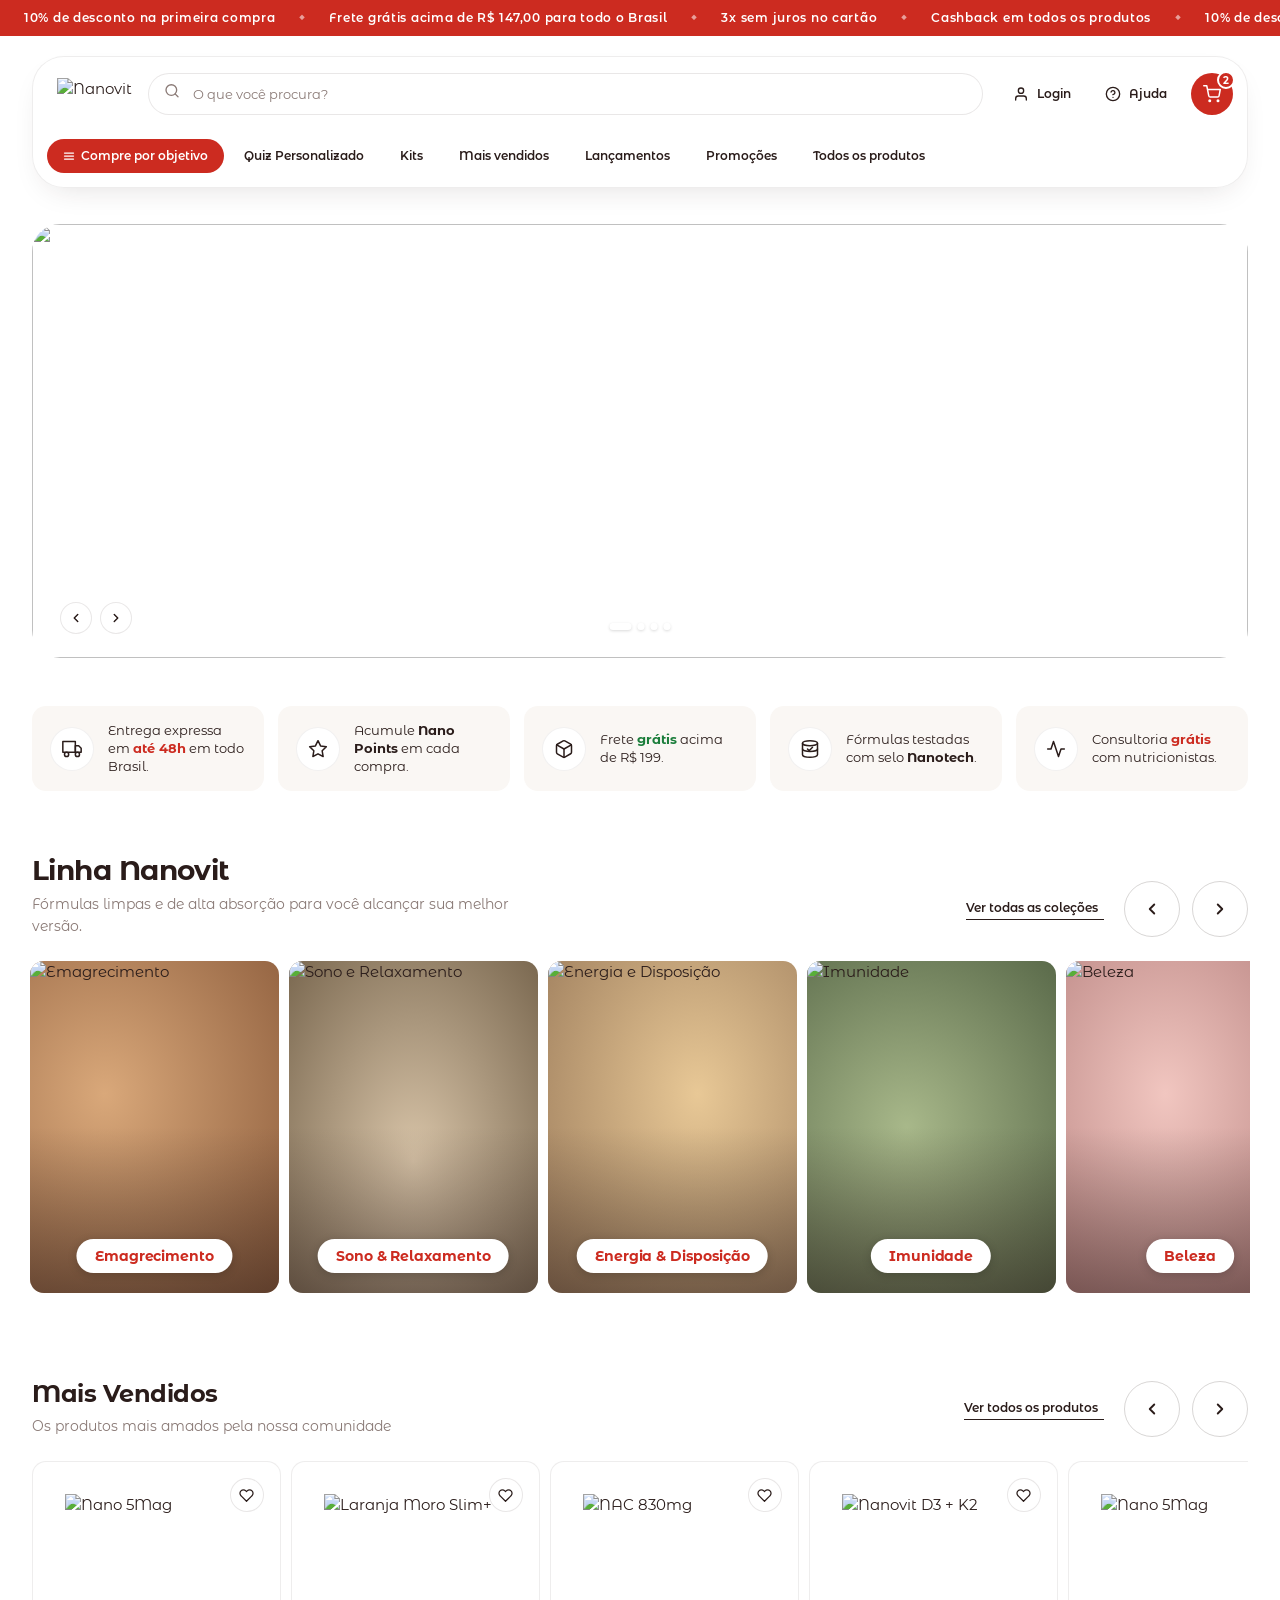
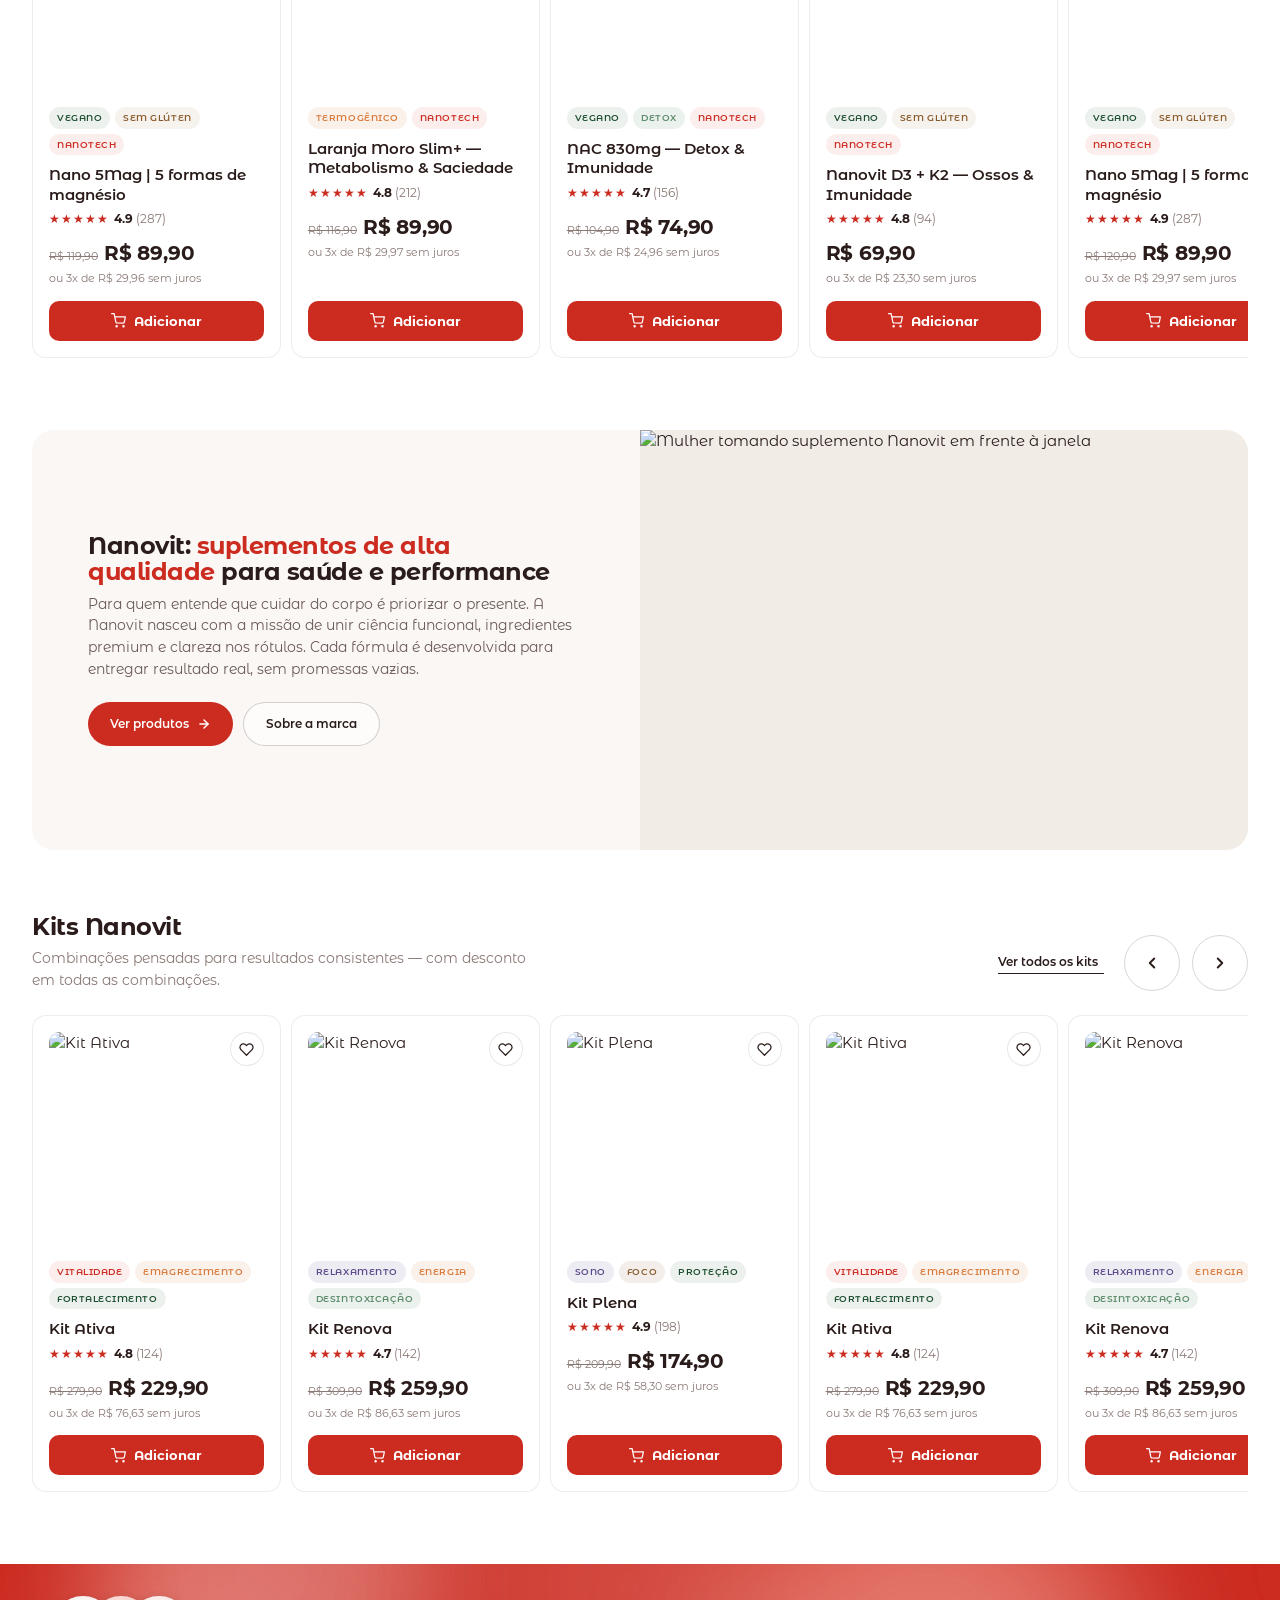
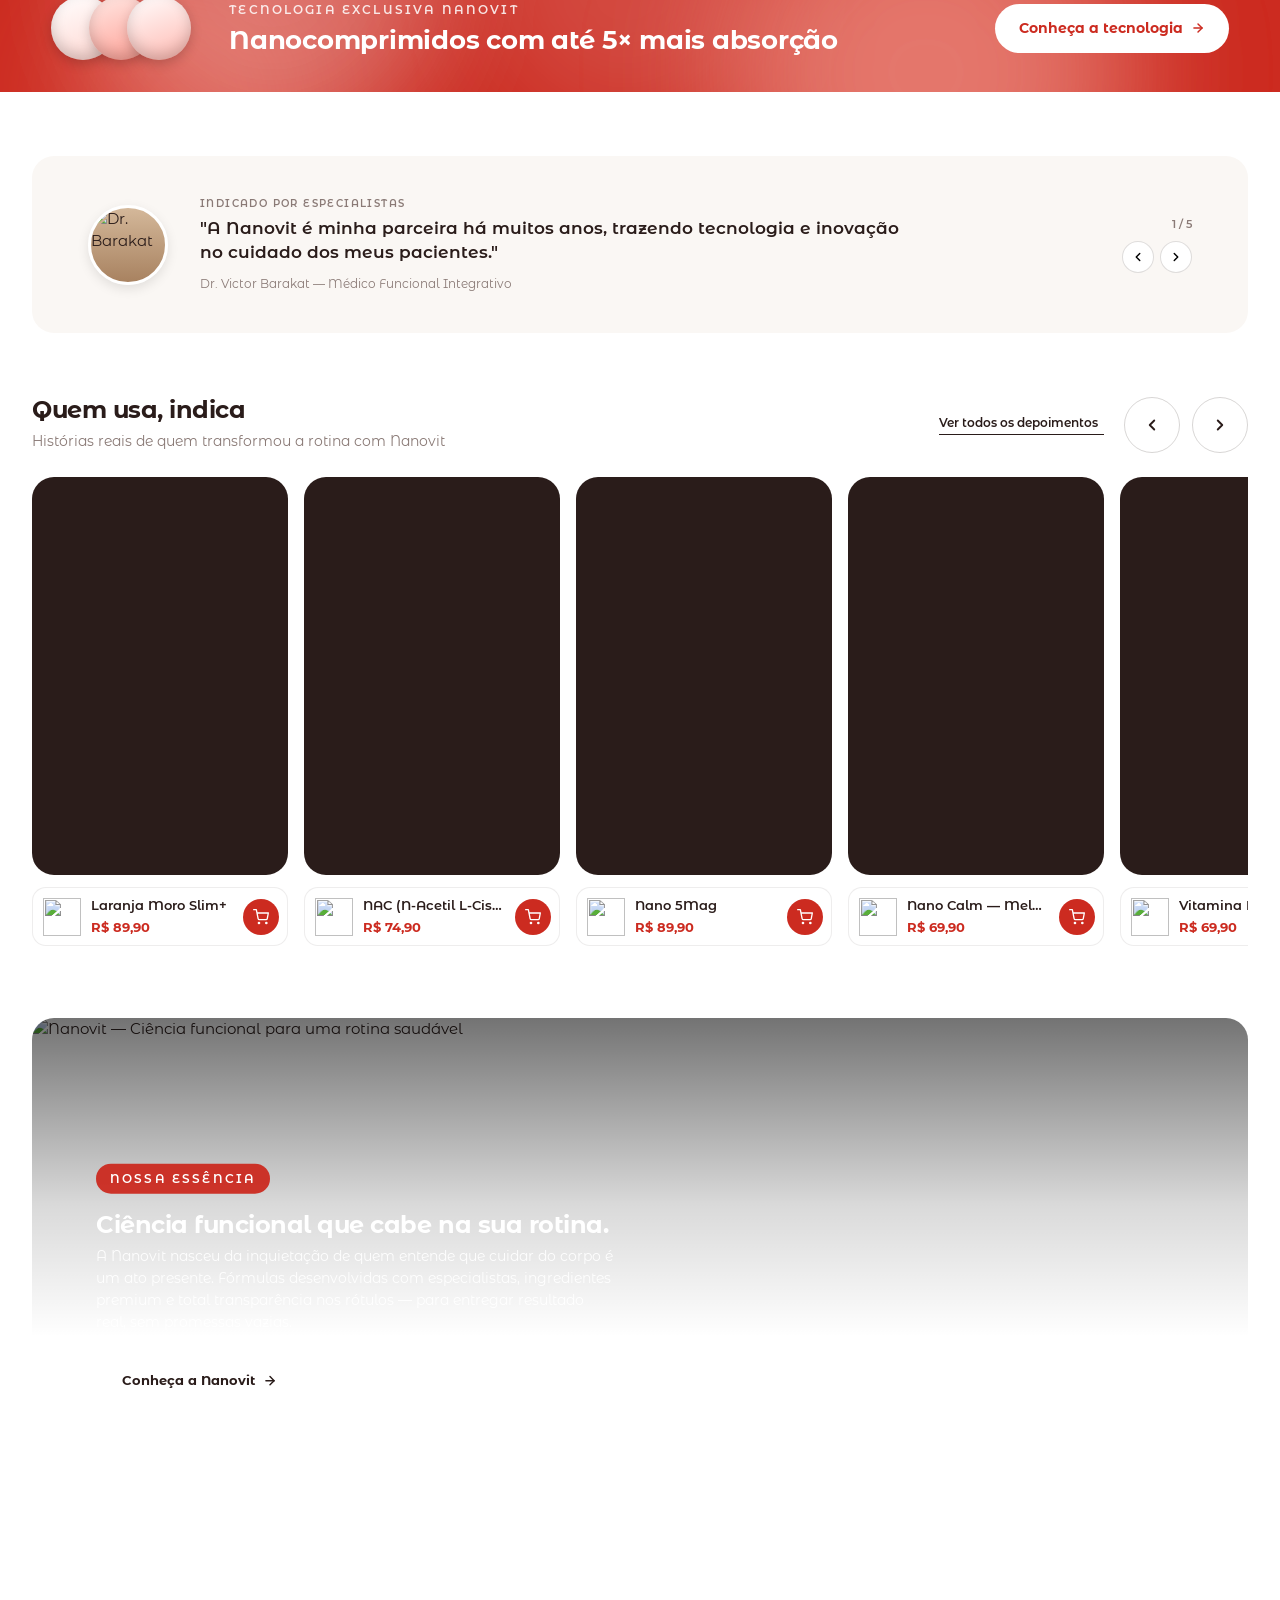
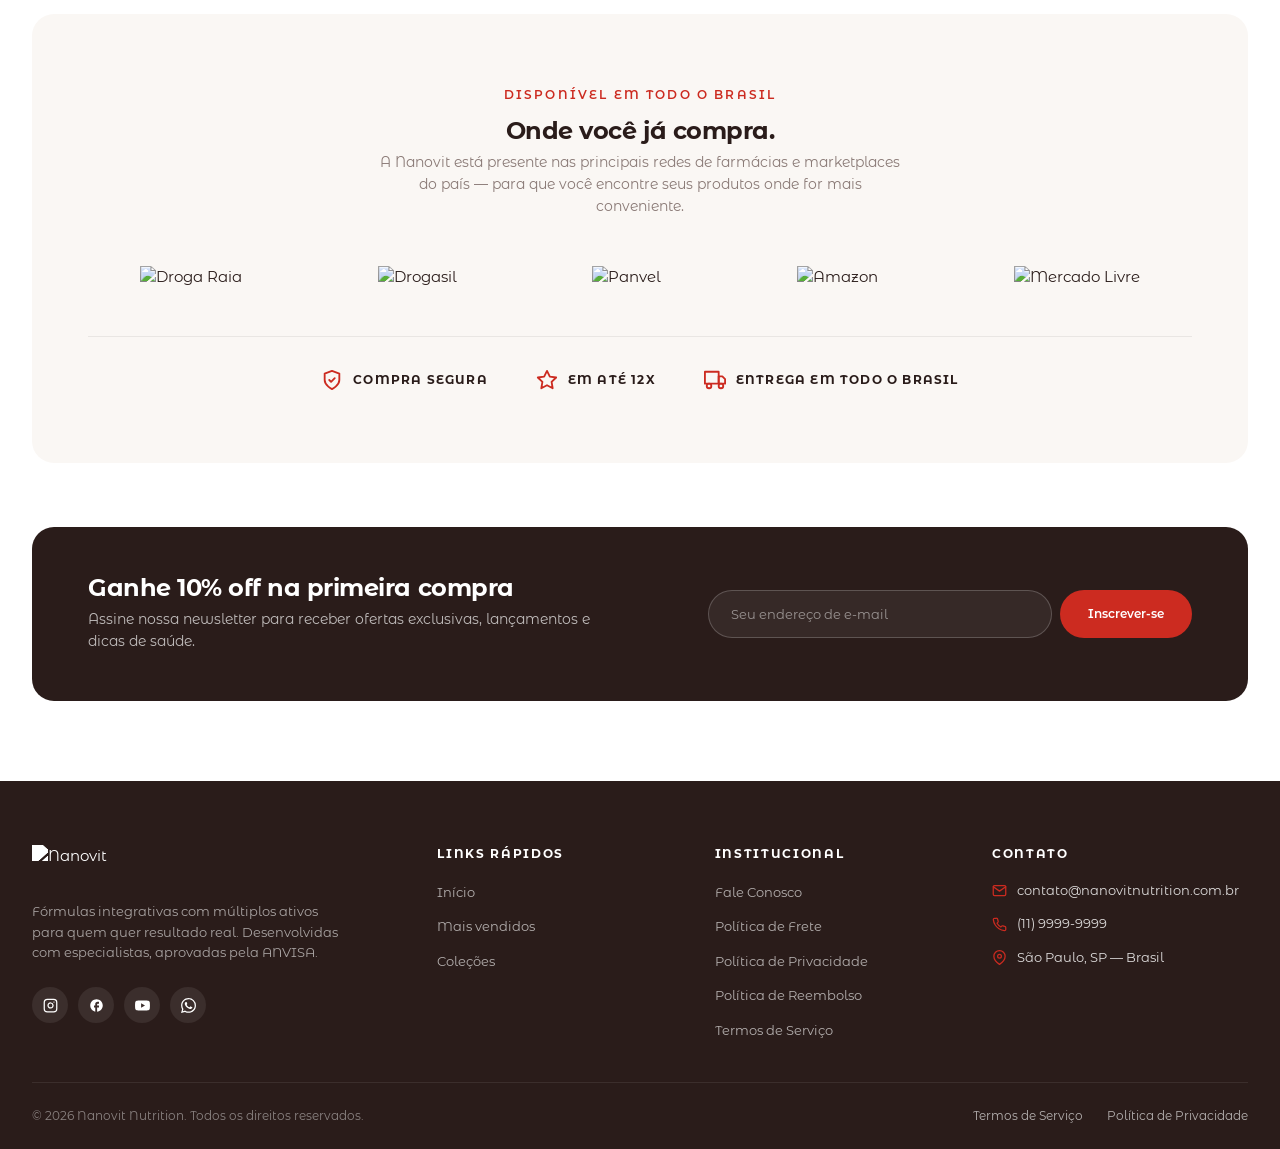
==== commit 2bf7c06d: "Reescrever produto.html, adicionar fotos locais e variante teal - produto.html: rewrite limpo (heade" ====
--- a/index.html
+++ b/index.html
@@ -2649,7 +2649,7 @@
           <span style="font-family:var(--font-title);font-weight:600;font-size:9px;letter-spacing:0.06em;text-transform:uppercase;color:#8a5a2a;background:rgba(138,90,42,0.08);padding:4px 8px;border-radius:999px;">Sem glúten</span>
           <span style="font-family:var(--font-title);font-weight:600;font-size:9px;letter-spacing:0.06em;text-transform:uppercase;color:#cc2b20;background:rgba(204,43,32,0.08);padding:4px 8px;border-radius:999px;">Nanotech</span>
         </div>
-        <h3 style="font-family:var(--font-title);font-weight:600;font-size:15px;color:#2a1c1a;line-height:1.3;margin-bottom:6px;">Nano 5Mag — 5 formas de magnésio</h3>
+        <h3 style="font-family:var(--font-title);font-weight:600;font-size:15px;color:#2a1c1a;line-height:1.3;margin-bottom:6px;">Nano 5Mag | 5 formas de magnésio</h3>
         <div style="display:flex;align-items:center;gap:5px;font-size:12px;color:#8a7a76;margin-bottom:10px;">
           <span style="color:#cc2b20;letter-spacing:1px;font-size:12px;">★★★★★</span>
           <span><strong style="color:#2a1c1a;">4.9</strong> (287)</span>
@@ -2771,7 +2771,7 @@
           <span style="font-family:var(--font-title);font-weight:600;font-size:9px;letter-spacing:0.06em;text-transform:uppercase;color:#8a5a2a;background:rgba(138,90,42,0.08);padding:4px 8px;border-radius:999px;">Sem glúten</span>
           <span style="font-family:var(--font-title);font-weight:600;font-size:9px;letter-spacing:0.06em;text-transform:uppercase;color:#cc2b20;background:rgba(204,43,32,0.08);padding:4px 8px;border-radius:999px;">Nanotech</span>
         </div>
-        <h3 style="font-family:var(--font-title);font-weight:600;font-size:15px;color:#2a1c1a;line-height:1.3;margin-bottom:6px;">Nano 5Mag — 5 formas de magnésio</h3>
+        <h3 style="font-family:var(--font-title);font-weight:600;font-size:15px;color:#2a1c1a;line-height:1.3;margin-bottom:6px;">Nano 5Mag | 5 formas de magnésio</h3>
         <div style="display:flex;align-items:center;gap:5px;font-size:12px;color:#8a7a76;margin-bottom:10px;">
           <span style="color:#cc2b20;letter-spacing:1px;font-size:12px;">★★★★★</span>
           <span><strong style="color:#2a1c1a;">4.9</strong> (287)</span>
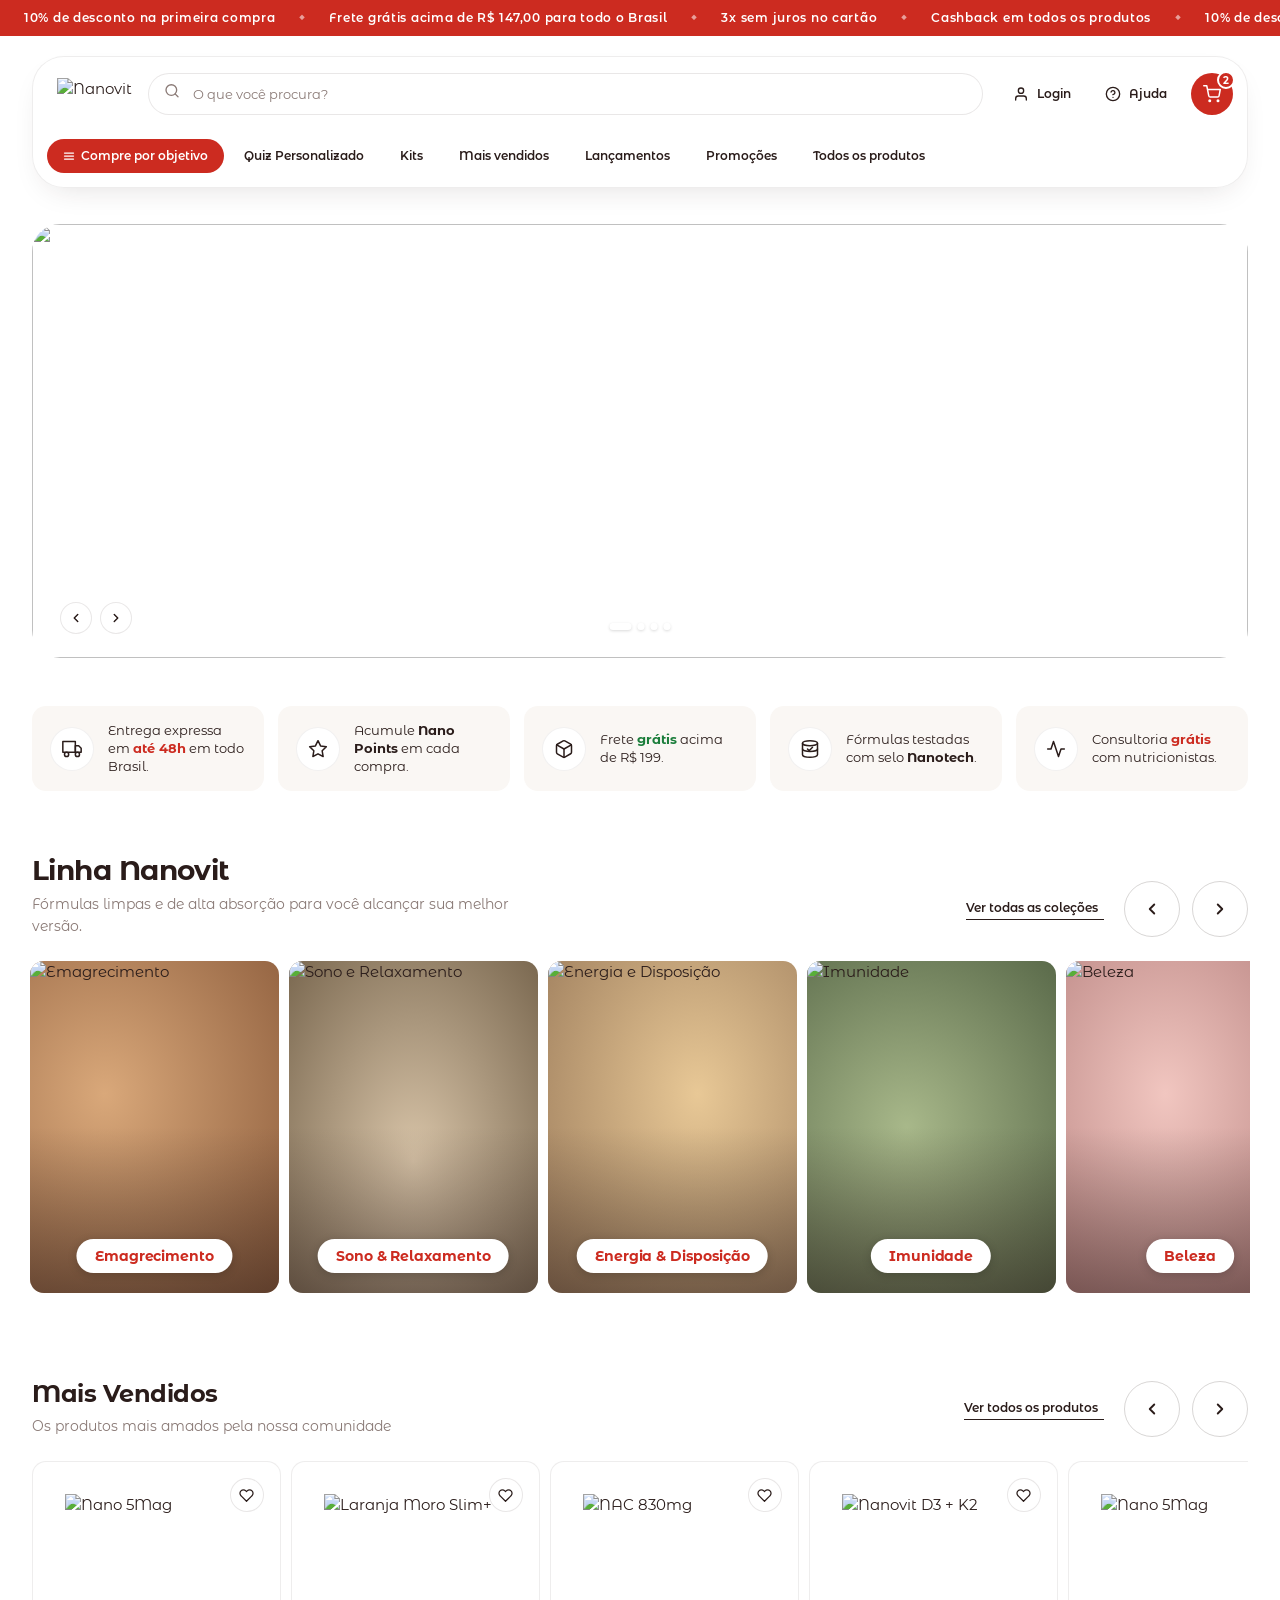
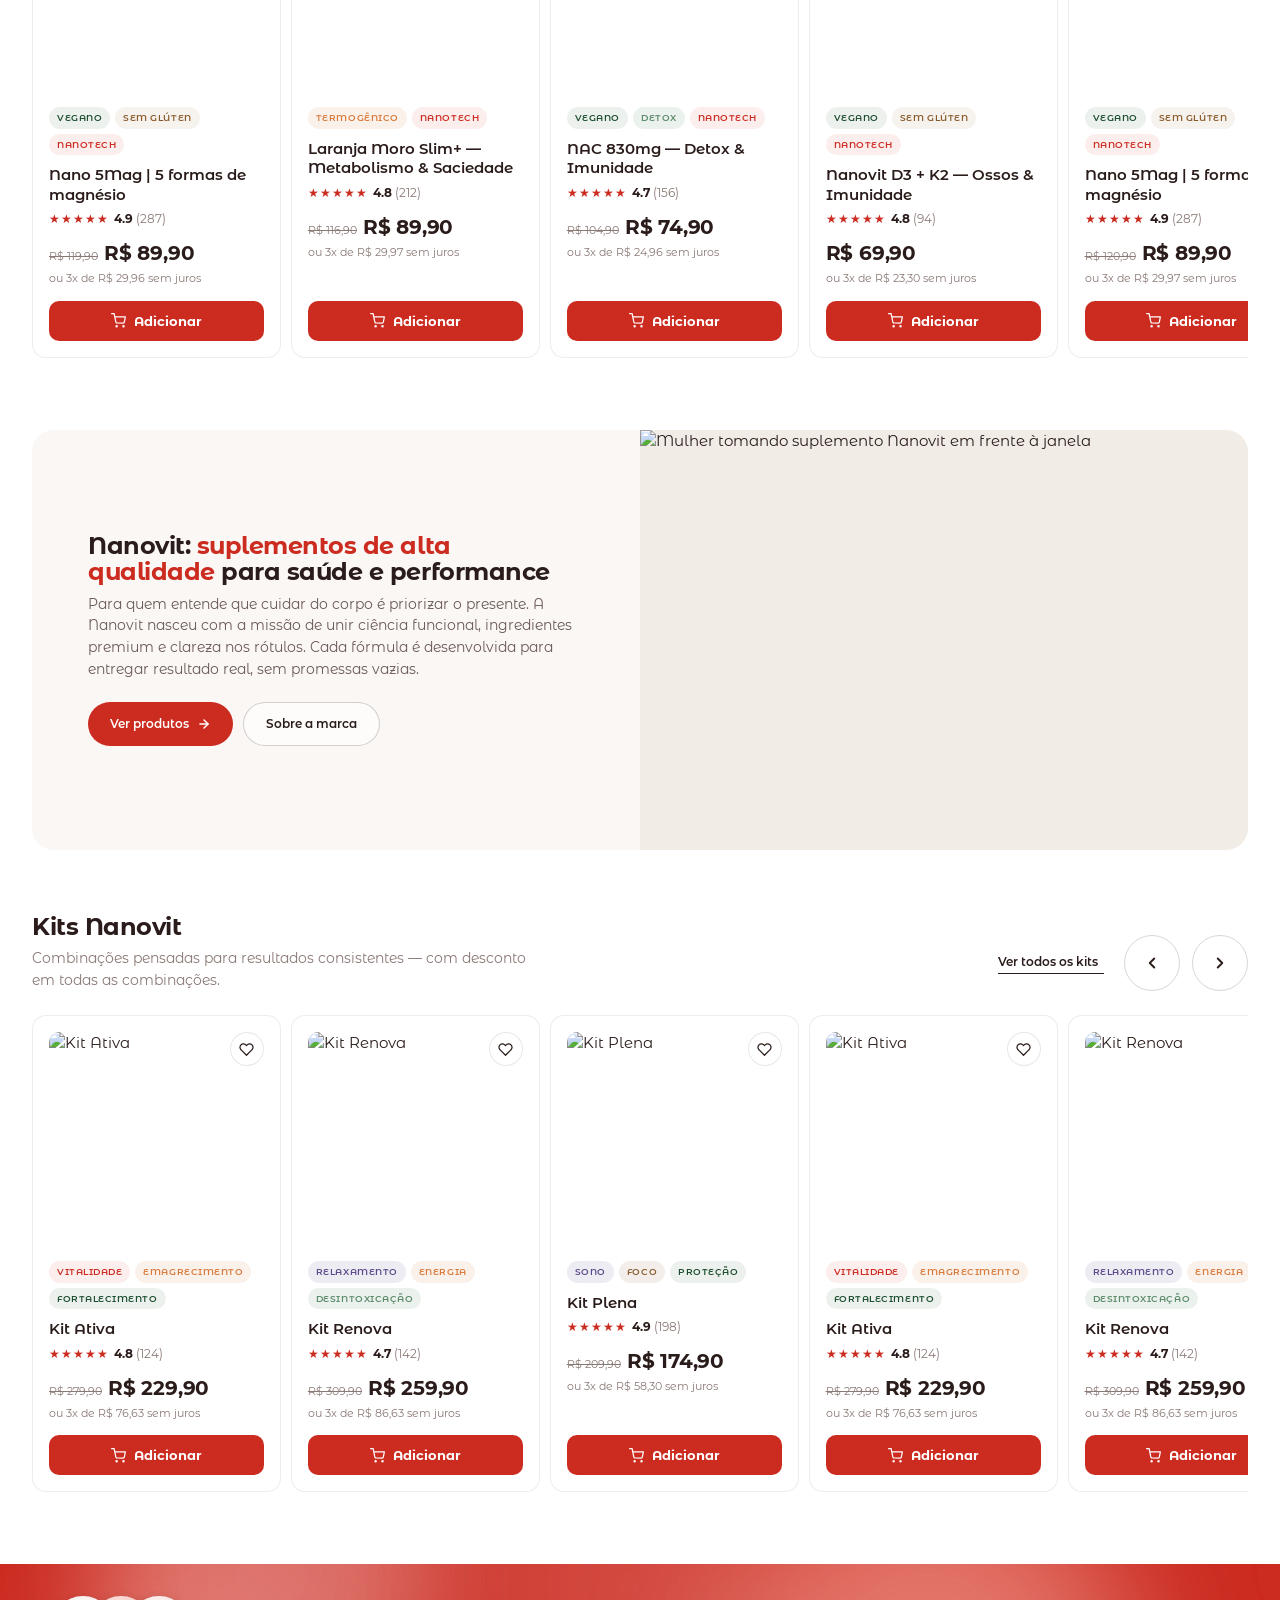
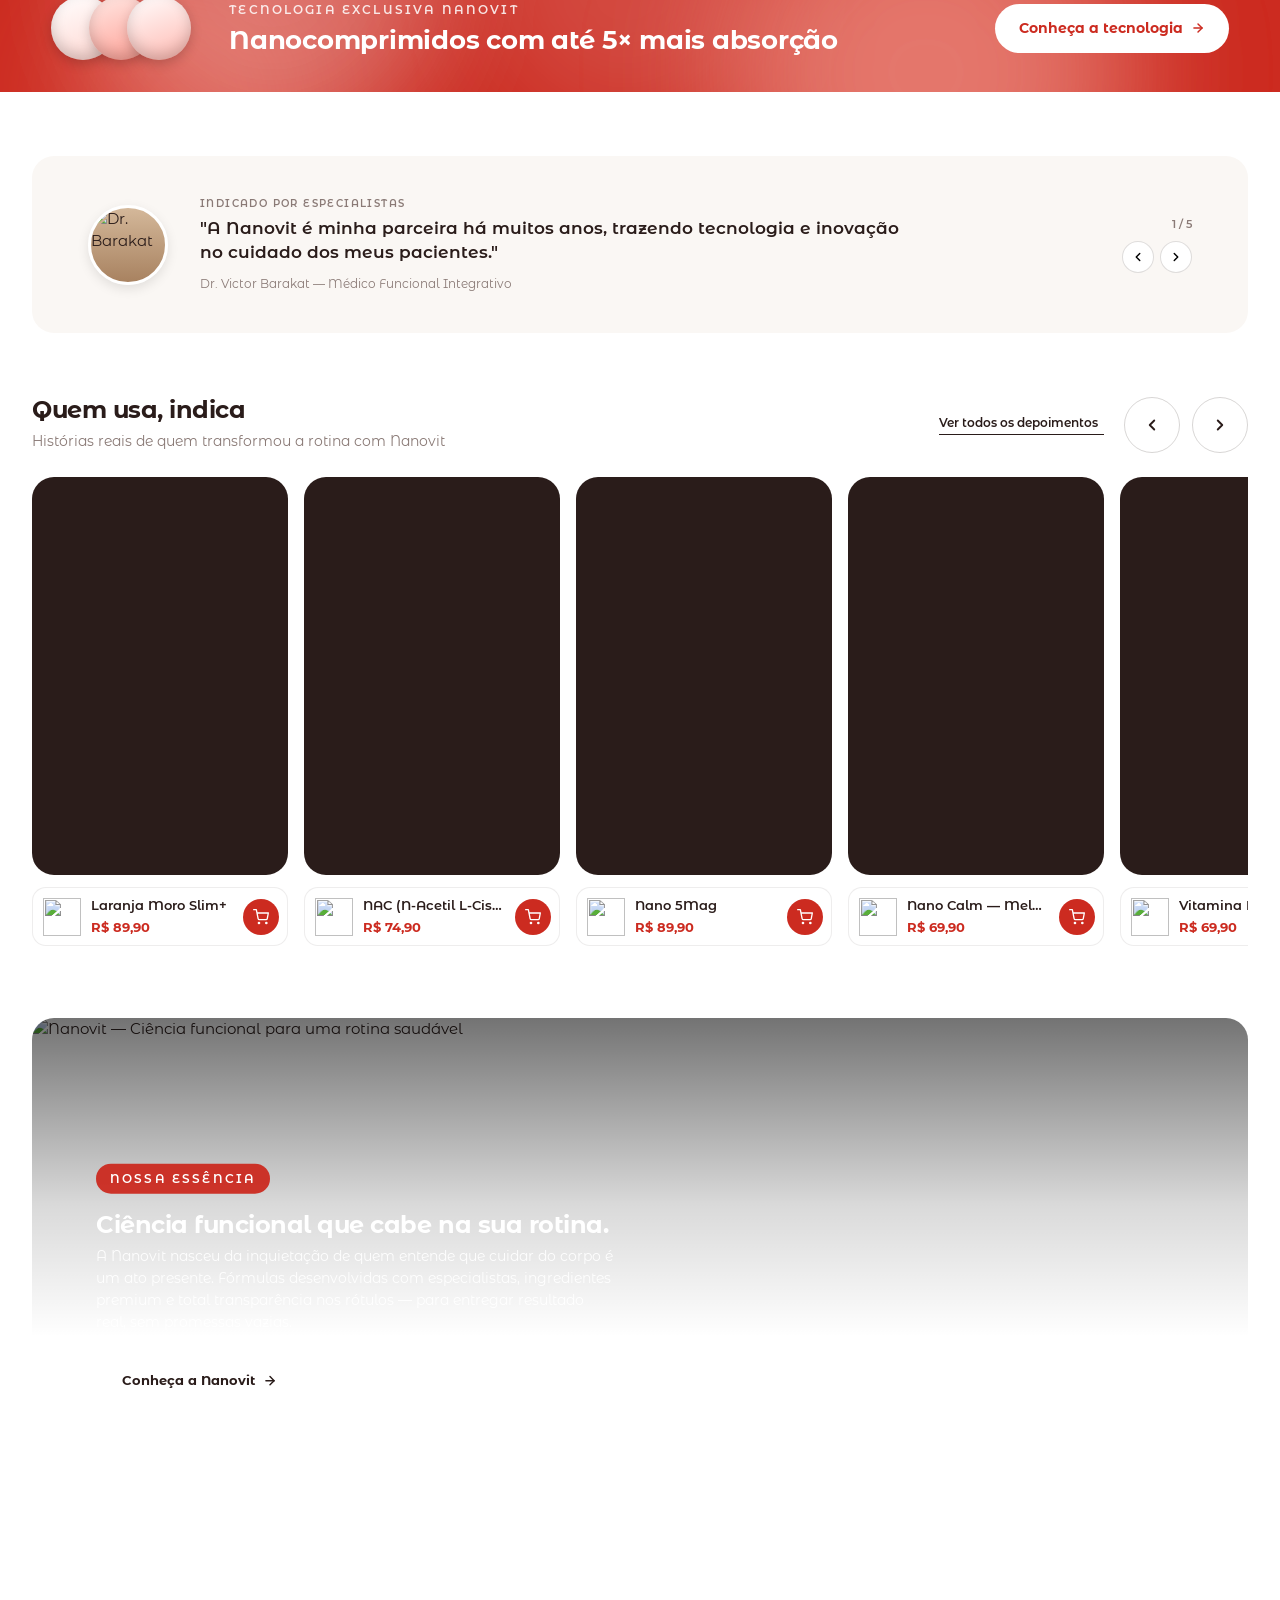
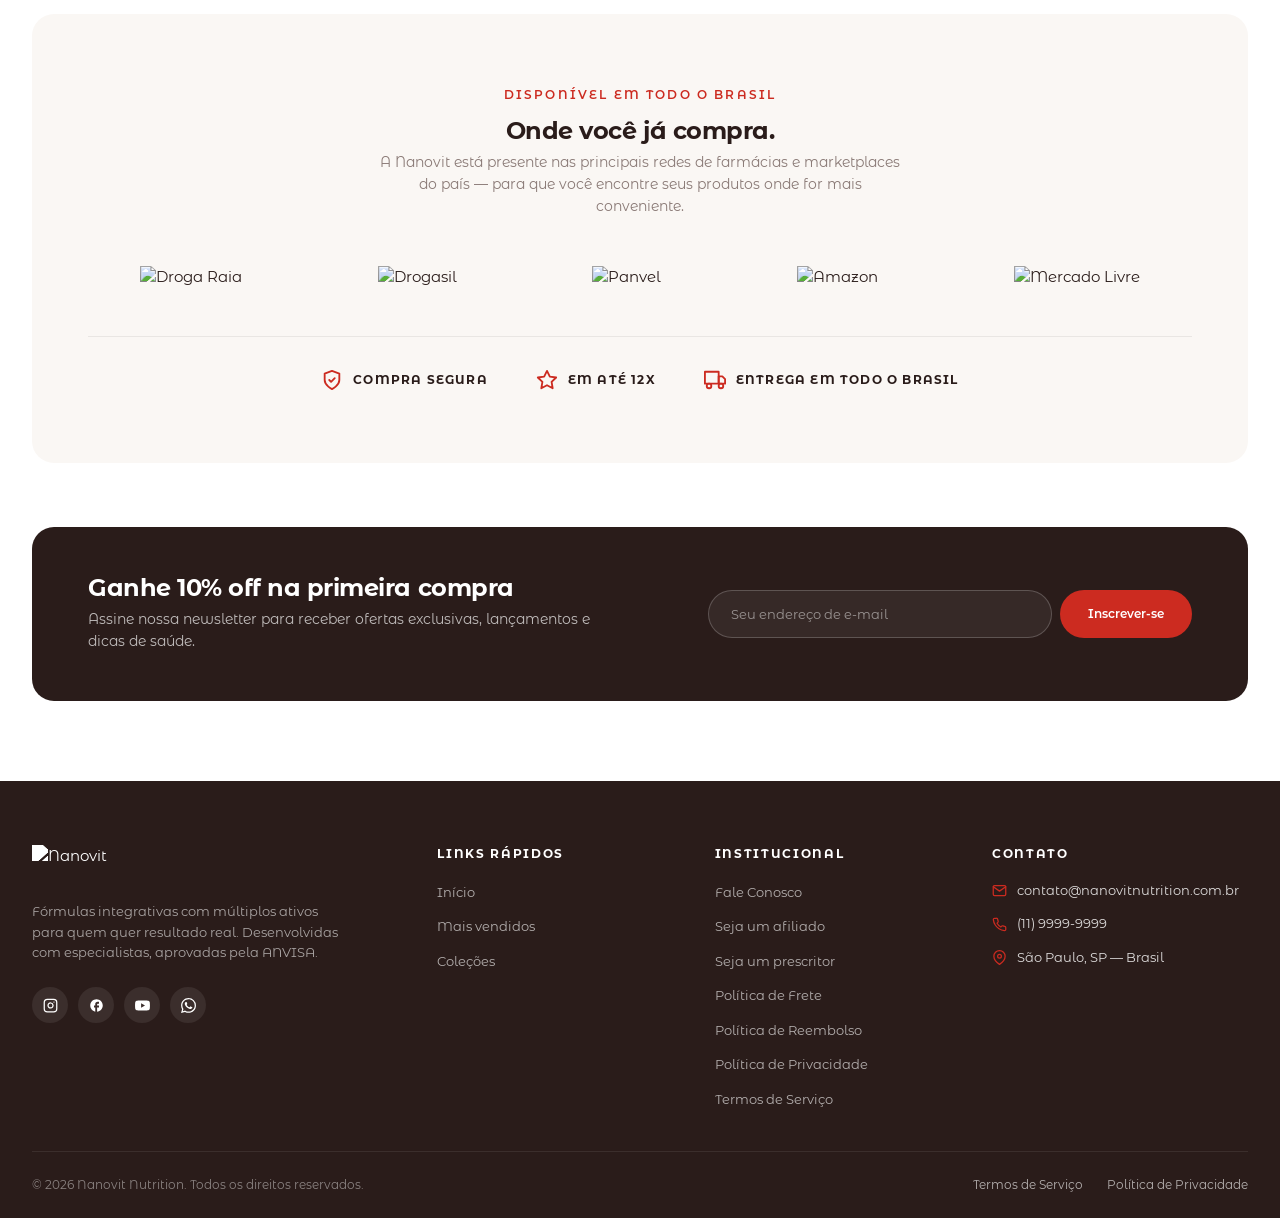
==== commit 4448dafa: "Unificar identidade visual das páginas secundárias + calculadora de frete na PDP Reskin completo de " ====
--- a/index.html
+++ b/index.html
@@ -3325,11 +3325,13 @@
       <div>
         <h4 style="font-family:var(--font-title);font-weight:700;font-size:12px;letter-spacing:0.14em;text-transform:uppercase;color:#fff;margin-bottom:18px;">Institucional</h4>
         <ul style="list-style:none;display:flex;flex-direction:column;gap:12px;padding:0;margin:0;">
-          <li><a href="#" style="font-size:13px;color:rgba(255,255,255,0.65);text-decoration:none;transition:color 0.2s ease;">Fale Conosco</a></li>
-          <li><a href="#" style="font-size:13px;color:rgba(255,255,255,0.65);text-decoration:none;transition:color 0.2s ease;">Política de Frete</a></li>
+          <li><a href="central-de-atendimento.html" style="font-size:13px;color:rgba(255,255,255,0.65);text-decoration:none;transition:color 0.2s ease;">Fale Conosco</a></li>
+          <li><a href="seja-um-afiliado.html" style="font-size:13px;color:rgba(255,255,255,0.65);text-decoration:none;transition:color 0.2s ease;">Seja um afiliado</a></li>
+          <li><a href="seja-um-prescritor.html" style="font-size:13px;color:rgba(255,255,255,0.65);text-decoration:none;transition:color 0.2s ease;">Seja um prescritor</a></li>
+          <li><a href="politica-de-frete.html" style="font-size:13px;color:rgba(255,255,255,0.65);text-decoration:none;transition:color 0.2s ease;">Política de Frete</a></li>
+          <li><a href="politica-de-reembolso.html" style="font-size:13px;color:rgba(255,255,255,0.65);text-decoration:none;transition:color 0.2s ease;">Política de Reembolso</a></li>
           <li><a href="#" style="font-size:13px;color:rgba(255,255,255,0.65);text-decoration:none;transition:color 0.2s ease;">Política de Privacidade</a></li>
-          <li><a href="#" style="font-size:13px;color:rgba(255,255,255,0.65);text-decoration:none;transition:color 0.2s ease;">Política de Reembolso</a></li>
-          <li><a href="#" style="font-size:13px;color:rgba(255,255,255,0.65);text-decoration:none;transition:color 0.2s ease;">Termos de Serviço</a></li>
+          <li><a href="termos-de-servico.html" style="font-size:13px;color:rgba(255,255,255,0.65);text-decoration:none;transition:color 0.2s ease;">Termos de Serviço</a></li>
         </ul>
       </div>
 
